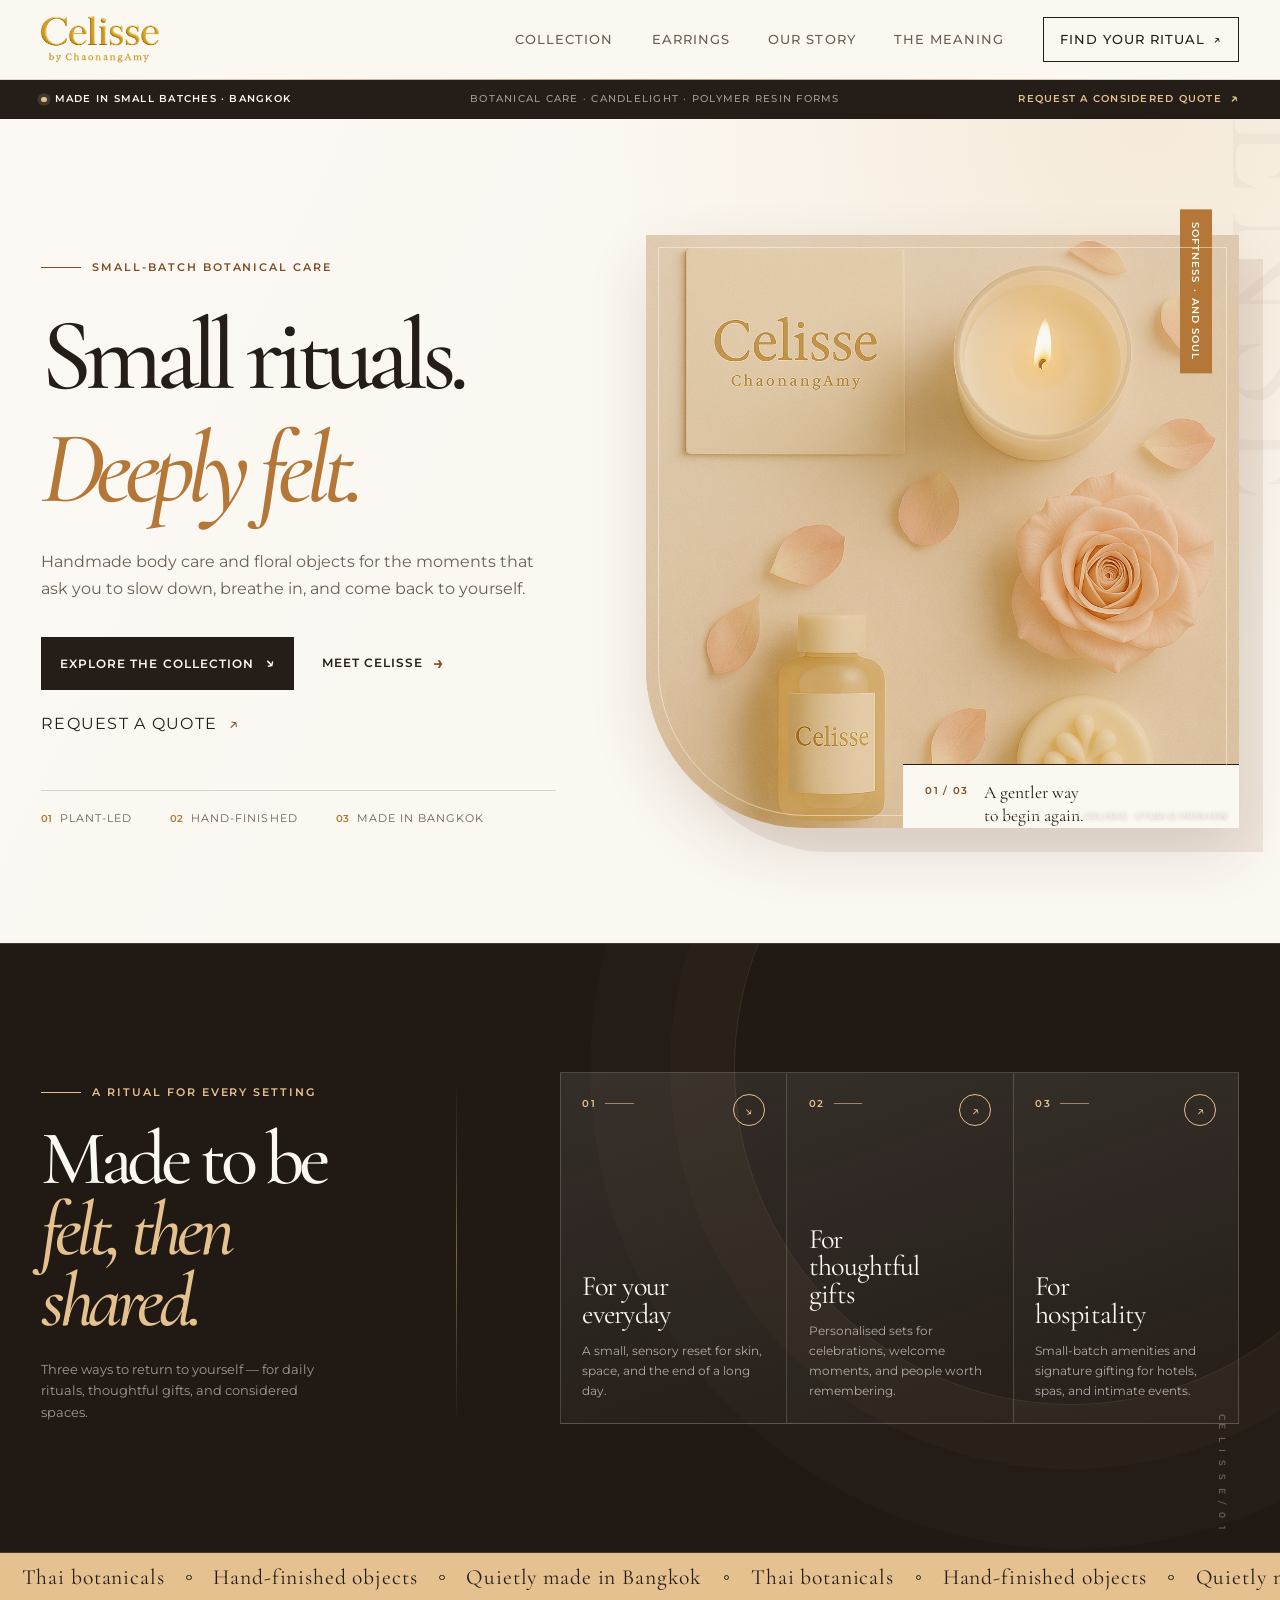
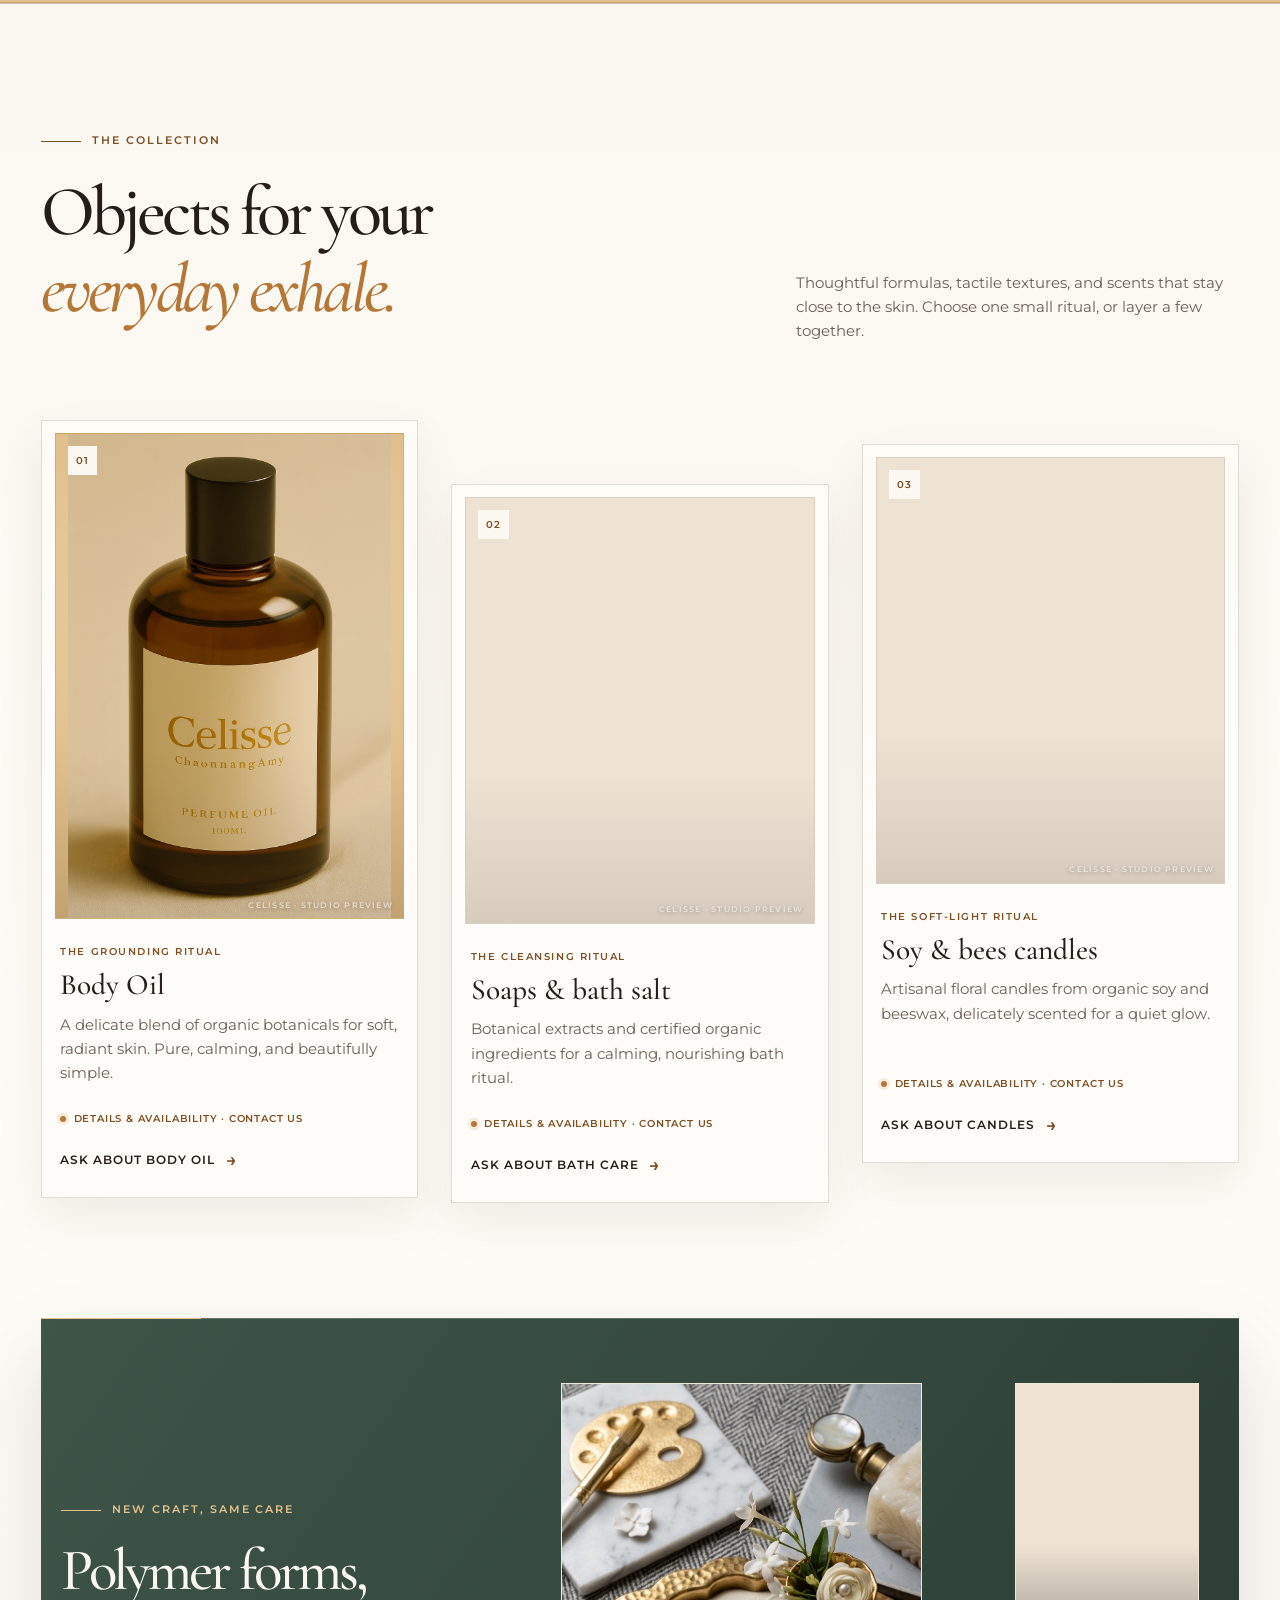
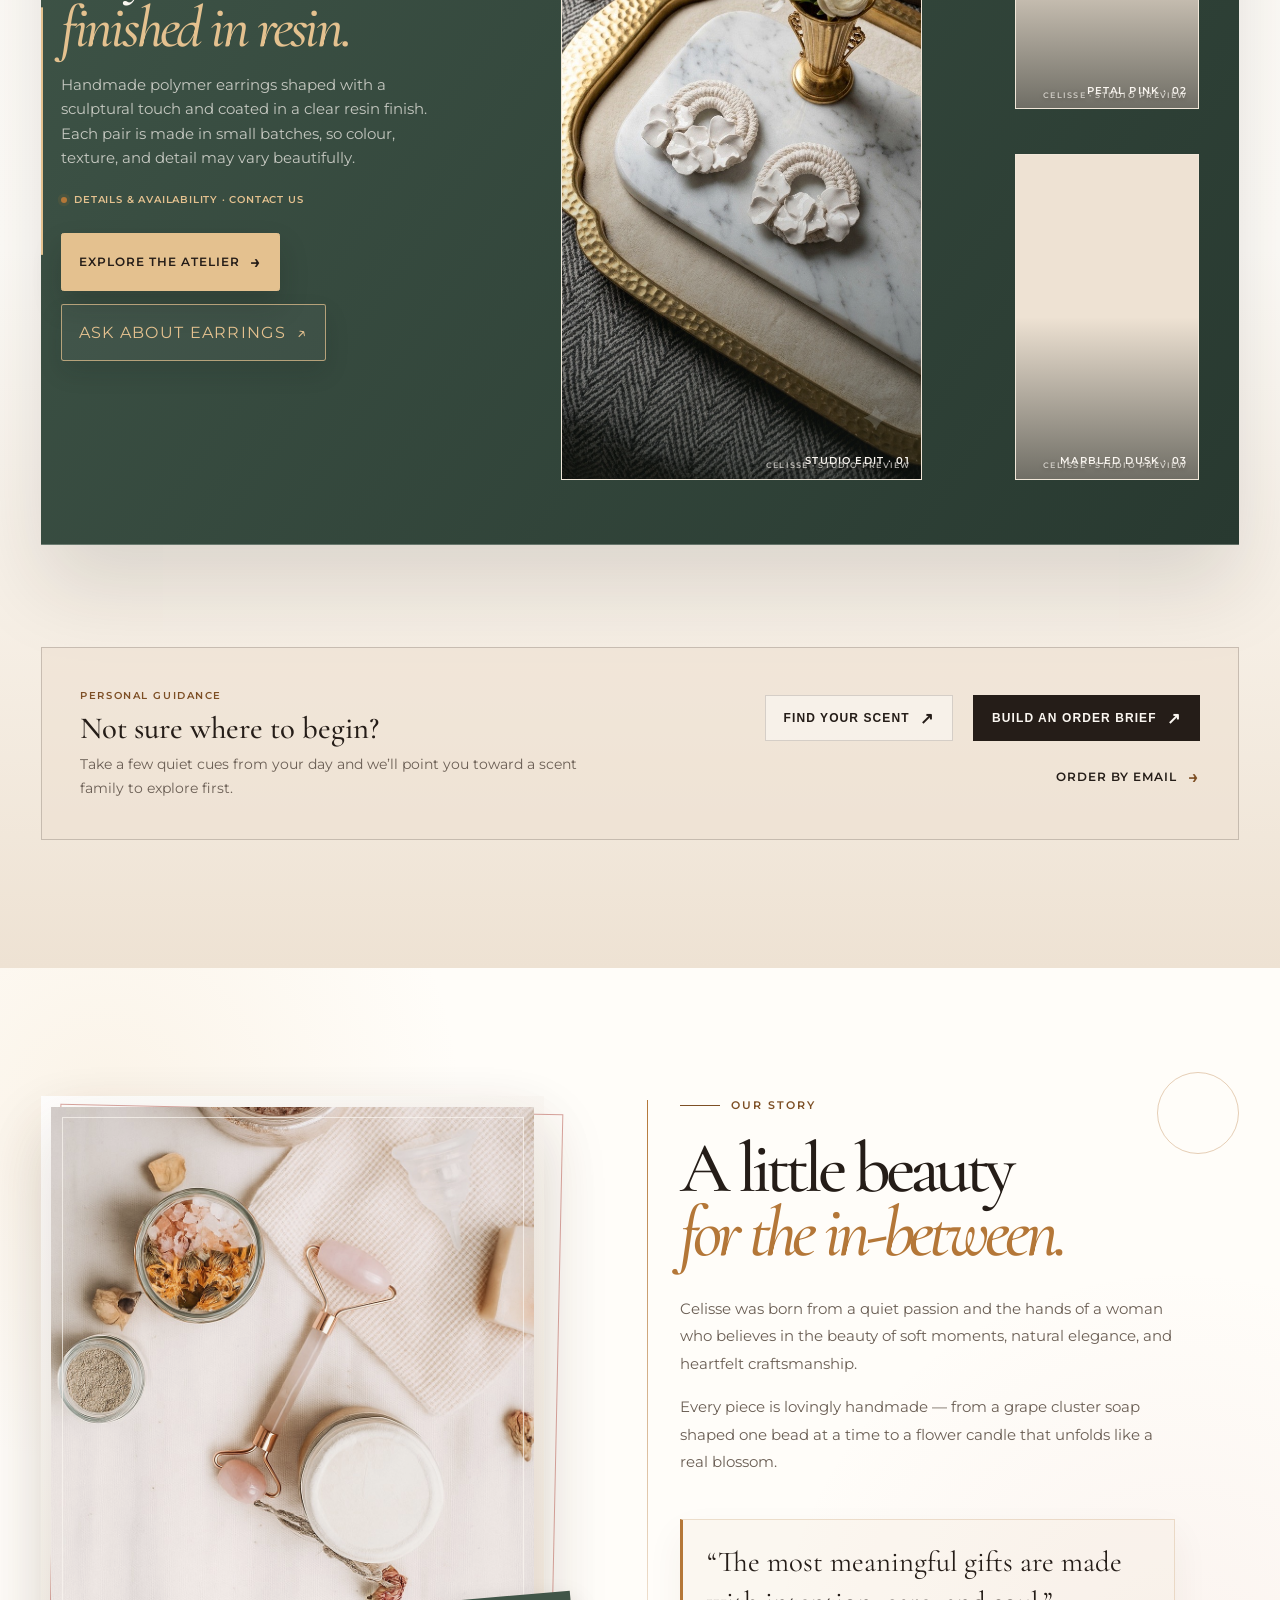
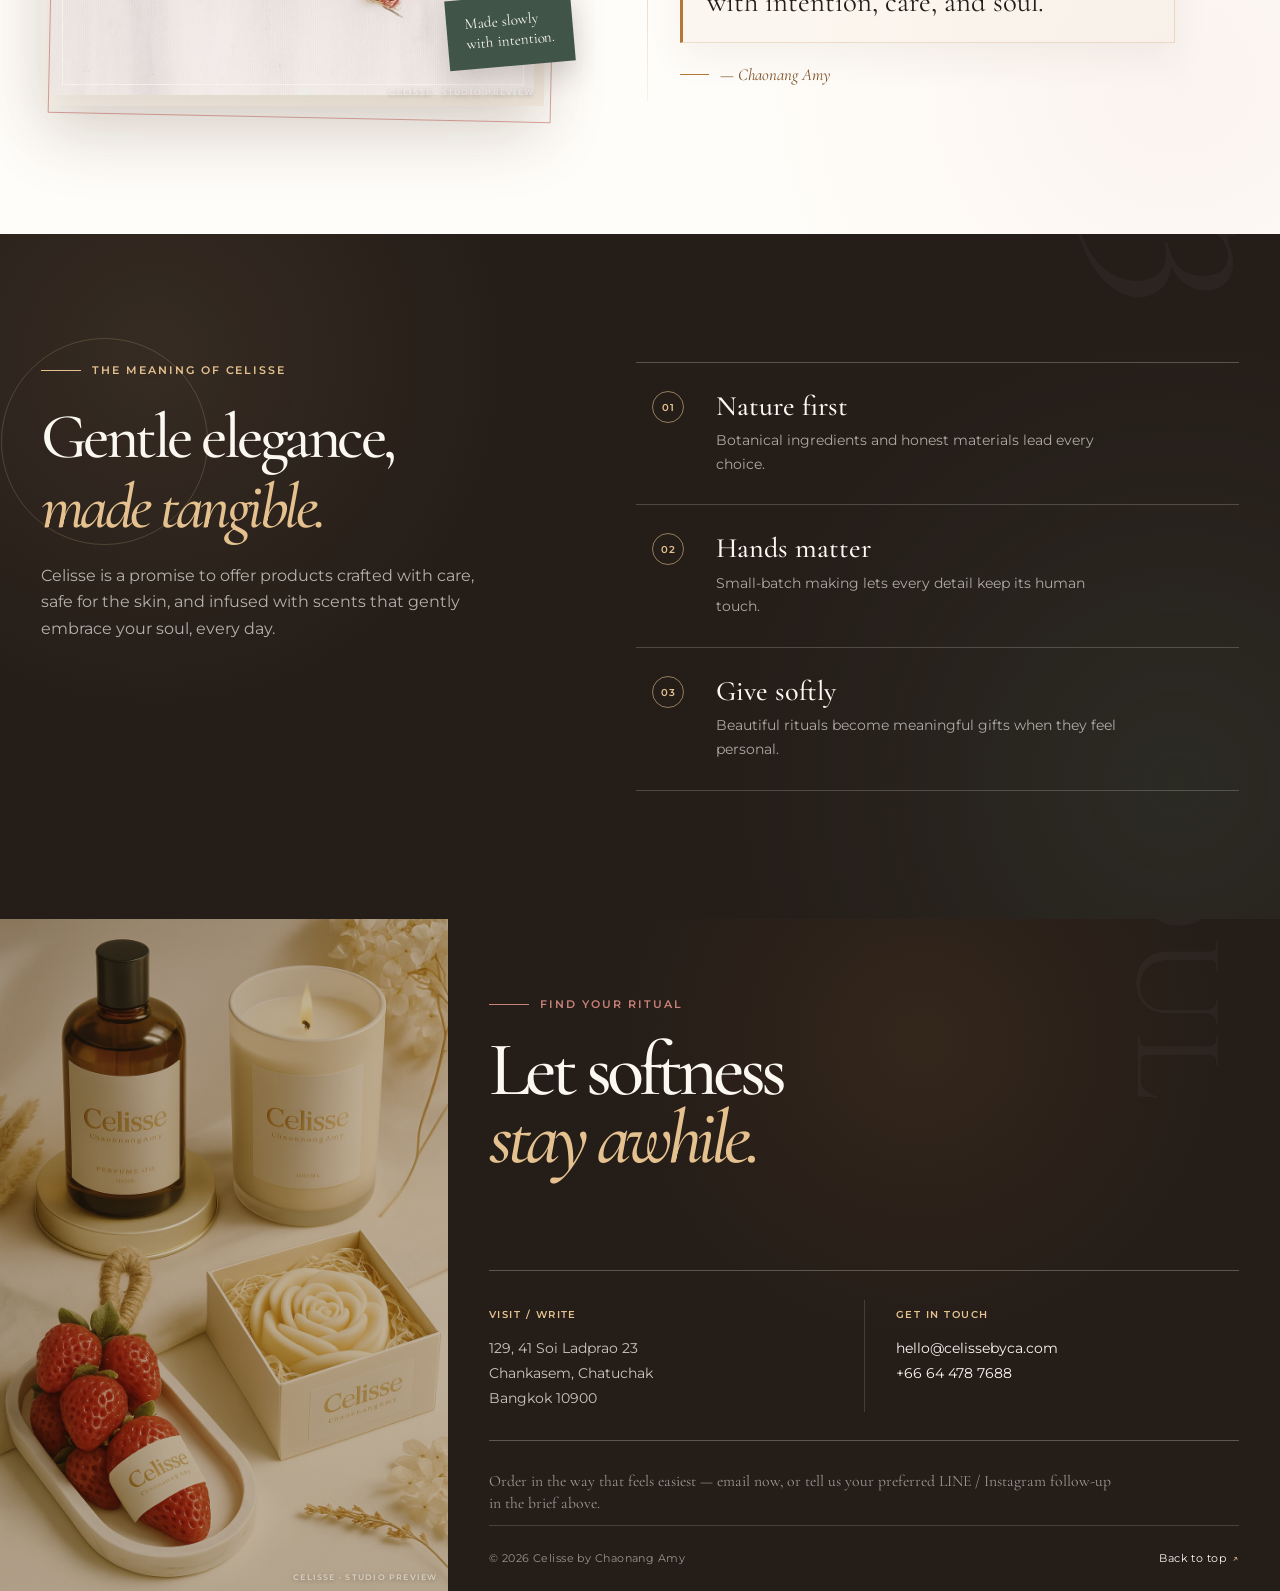
==== index.html @ 88166f48 "Elevate earring atelier and protect image previews" ====
<!DOCTYPE html>
<html lang="en">
<head>
  <meta charset="UTF-8">
  <meta name="viewport" content="width=device-width, initial-scale=1.0">
  <meta name="description" content="Celisse by Chaonang Amy — small-batch botanical care, handmade with softness and soul in Bangkok.">
  <title>Celisse by Chaonang Amy | Softness &amp; Soul</title>
  <link rel="preconnect" href="https://fonts.googleapis.com">
  <link rel="preconnect" href="https://fonts.gstatic.com" crossorigin>
  <link href="https://fonts.googleapis.com/css2?family=Cormorant+Garamond:ital,wght@0,400;0,500;0,600;0,700;1,400;1,500&family=Montserrat:wght@400;500;600;700&display=swap" rel="stylesheet">
  <link rel="stylesheet" href="assets/css/styles.css?v=20260905-earring-luxury">
</head>
<body class="home-page">
  <a class="skip-link" href="#main-content">Skip to content</a>

  <header class="site-header" id="top">
    <a class="brand" href="#top" aria-label="Celisse by Chaonang Amy home">
      <img src="assets/images/logo-no-bg.png" alt="" class="brand-mark">
    </a>

    <button class="menu-toggle" type="button" aria-expanded="false" aria-controls="site-nav">
      <span class="menu-toggle-label">Menu</span>
      <span class="menu-icon" aria-hidden="true"><i></i><i></i></span>
    </button>

    <nav class="site-nav" id="site-nav" aria-label="Primary navigation">
      <a href="#collection">Collection</a>
      <a href="earrings.html#atelier">Earrings</a>
      <a href="#story">Our story</a>
      <a href="#meaning">The meaning</a>
      <a class="nav-cta" href="#contact">Find your ritual <span aria-hidden="true">↗</span></a>
    </nav>
  </header>

  <aside class="atelier-strip" aria-label="Celisse studio note">
    <div class="atelier-strip-inner">
      <span class="atelier-strip-note"><span class="strip-dot" aria-hidden="true"></span> Made in small batches · Bangkok</span>
      <span class="atelier-strip-materials">Botanical care · Candlelight · Polymer resin forms</span>
      <a href="#contact">Request a considered quote <span aria-hidden="true">↗</span></a>
    </div>
  </aside>

  <main id="main-content">
    <section class="hero" aria-labelledby="hero-title">
      <div class="hero-copy">
        <p class="eyebrow"><span class="eyebrow-line" aria-hidden="true"></span> Small-batch botanical care</p>
        <h1 id="hero-title">Small rituals.<br><em>Deeply felt.</em></h1>
        <p class="hero-intro">Handmade body care and floral objects for the moments that ask you to slow down, breathe in, and come back to yourself.</p>
        <div class="hero-actions">
          <a class="button button--solid" href="#collection">Explore the collection <span aria-hidden="true">↘</span></a>
          <a class="text-link" href="#story">Meet Celisse <span aria-hidden="true">→</span></a>
          <button class="text-link text-button" type="button" data-open-quote>Request a quote <span aria-hidden="true">↗</span></button>
        </div>
        <dl class="hero-notes" aria-label="Celisse principles">
          <div><dt>01</dt><dd>Plant-led</dd></div>
          <div><dt>02</dt><dd>Hand-finished</dd></div>
          <div><dt>03</dt><dd>Made in Bangkok</dd></div>
        </dl>
      </div>

      <div class="hero-art">
        <div class="hero-art-frame">
          <img src="assets/images/header-bg.png" alt="Celisse candle, rose, body oil and handmade soap arranged on a warm golden surface" fetchpriority="high">
          <span class="hero-flame" aria-hidden="true">
            <span class="flame-glow"></span>
            <span class="flame-shimmer"></span>
          </span>
        </div>
        <div class="hero-caption">
          <span class="hero-caption-number">01 / 03</span>
          <span class="hero-caption-copy">A gentler way<br>to begin again.</span>
        </div>
        <div class="hero-seal" aria-hidden="true">
          <span>Softness</span>
          <span class="hero-seal-dot">·</span>
          <span>and soul</span>
        </div>
      </div>
    </section>

    <section class="pathways" aria-labelledby="pathways-title">
      <div class="pathways-inner">
        <div class="pathways-heading">
          <p class="eyebrow"><span class="eyebrow-line" aria-hidden="true"></span> A ritual for every setting</p>
          <h2 id="pathways-title">Made to be<br><em>felt, then shared.</em></h2>
          <p class="pathways-note">Three ways to return to yourself — for daily rituals, thoughtful gifts, and considered spaces.</p>
        </div>
        <div class="pathway-grid">
          <a class="pathway" href="#collection" data-reveal>
            <span class="pathway-number">01</span>
            <span class="pathway-title">For your everyday</span>
            <span class="pathway-copy">A small, sensory reset for skin, space, and the end of a long day.</span>
            <span class="pathway-arrow" aria-hidden="true">↘</span>
          </a>
          <button class="pathway pathway--button" type="button" data-open-quote data-reveal>
            <span class="pathway-number">02</span>
            <span class="pathway-title">For thoughtful gifts</span>
            <span class="pathway-copy">Personalised sets for celebrations, welcome moments, and people worth remembering.</span>
            <span class="pathway-arrow" aria-hidden="true">↗</span>
          </button>
          <button class="pathway pathway--button" type="button" data-open-quote data-reveal>
            <span class="pathway-number">03</span>
            <span class="pathway-title">For hospitality</span>
            <span class="pathway-copy">Small-batch amenities and signature gifting for hotels, spas, and intimate events.</span>
            <span class="pathway-arrow" aria-hidden="true">↗</span>
          </button>
        </div>
      </div>
    </section>

    <section class="ritual-marquee" aria-label="Celisse materials and making">
      <div class="marquee-track">
        <span>Thai botanicals</span><i class="marquee-mark" aria-hidden="true"></i><span>Hand-finished objects</span><i class="marquee-mark" aria-hidden="true"></i><span>Quietly made in Bangkok</span><i class="marquee-mark" aria-hidden="true"></i><span>Thai botanicals</span><i class="marquee-mark" aria-hidden="true"></i><span>Hand-finished objects</span><i class="marquee-mark" aria-hidden="true"></i><span>Quietly made in Bangkok</span><i class="marquee-mark" aria-hidden="true"></i>
      </div>
    </section>

    <section class="collection section" id="collection" aria-labelledby="collection-title">
      <div class="section-heading">
        <div>
          <p class="eyebrow"><span class="eyebrow-line" aria-hidden="true"></span> The collection</p>
          <h2 id="collection-title">Objects for your<br><em>everyday exhale.</em></h2>
        </div>
        <p class="section-lede">Thoughtful formulas, tactile textures, and scents that stay close to the skin. Choose one small ritual, or layer a few together.</p>
      </div>

      <div class="product-grid">
        <article class="product-card product-card--feature" data-reveal>
          <div class="product-media">
            <img src="assets/images/body-oil.png" alt="Amber glass bottle of Celisse perfume oil" loading="lazy" decoding="async">
            <span class="product-index">01</span>
          </div>
          <div class="product-info">
            <p class="product-kicker">The grounding ritual</p>
            <h3>Body Oil</h3>
            <p>A delicate blend of organic botanicals for soft, radiant skin. Pure, calming, and beautifully simple.</p>
            <p class="product-status"><span class="product-status-dot" aria-hidden="true"></span>Details &amp; availability · Contact us</p>
            <a class="text-link" href="#contact" data-open-quote data-product="Body Oil">Ask about body oil <span aria-hidden="true">→</span></a>
          </div>
        </article>

        <article class="product-card" data-reveal>
          <div class="product-media">
            <img src="assets/images/organic-soaps.jpg" alt="Handmade organic soaps and bath salts with dried botanicals" loading="lazy" decoding="async">
            <span class="product-index">02</span>
          </div>
          <div class="product-info">
            <p class="product-kicker">The cleansing ritual</p>
            <h3>Soaps &amp; bath salt</h3>
            <p>Botanical extracts and certified organic ingredients for a calming, nourishing bath ritual.</p>
            <p class="product-status"><span class="product-status-dot" aria-hidden="true"></span>Details &amp; availability · Contact us</p>
            <a class="text-link" href="#contact" data-open-quote data-product="Soaps & bath salt">Ask about bath care <span aria-hidden="true">→</span></a>
          </div>
        </article>

        <article class="product-card" data-reveal>
          <div class="product-media">
            <img src="assets/images/soy-candles.jpg" alt="Handmade pink floral soy candle" loading="lazy" decoding="async">
            <span class="product-index">03</span>
          </div>
          <div class="product-info">
            <p class="product-kicker">The soft-light ritual</p>
            <h3>Soy &amp; bees candles</h3>
            <p>Artisanal floral candles from organic soy and beeswax, delicately scented for a quiet glow.</p>
            <p class="product-status"><span class="product-status-dot" aria-hidden="true"></span>Details &amp; availability · Contact us</p>
            <a class="text-link" href="#contact" data-open-quote data-product="Soy & bees candles">Ask about candles <span aria-hidden="true">→</span></a>
          </div>
        </article>
      </div>
      <section class="collection-family" id="earrings" aria-labelledby="earrings-title" data-reveal>
        <div class="family-intro">
          <p class="eyebrow"><span class="eyebrow-line" aria-hidden="true"></span> New craft, same care</p>
          <h3 id="earrings-title">Polymer forms,<br><em>finished in resin.</em></h3>
          <p>Handmade polymer earrings shaped with a sculptural touch and coated in a clear resin finish. Each pair is made in small batches, so colour, texture, and detail may vary beautifully.</p>
          <p class="product-status"><span class="product-status-dot" aria-hidden="true"></span>Details &amp; availability · Contact us</p>
          <div class="family-actions">
            <a class="text-link" href="earrings.html#atelier">Explore the atelier <span aria-hidden="true">→</span></a>
            <button class="text-link text-button" type="button" data-open-quote data-product="Handmade polymer earrings finished with resin">Ask about earrings <span aria-hidden="true">↗</span></button>
          </div>
        </div>
        <div class="family-gallery" aria-label="Handmade polymer earrings finished with resin gallery">
          <figure class="family-gallery-feature">
            <img src="assets/images/earrings/S__8593444_0.jpg" alt="White floral handmade earrings styled on a marble tray" loading="lazy" decoding="async">
            <figcaption>Studio edit · 01</figcaption>
          </figure>
          <figure>
            <img src="assets/images/earrings/S__8839172_0-retouched.png" alt="Pink floral resin earrings" loading="lazy" decoding="async">
            <figcaption>Petal pink · 02</figcaption>
          </figure>
          <figure>
            <img src="assets/images/earrings/S__8593455_0-retouched.png" alt="Marbled burgundy teardrop resin earrings" loading="lazy" decoding="async">
            <figcaption>Marbled dusk · 03</figcaption>
          </figure>
        </div>
      </section>
      <div class="collection-cta" data-reveal>
        <div>
          <p class="product-kicker">Personal guidance</p>
          <h3>Not sure where to begin?</h3>
          <p>Take a few quiet cues from your day and we’ll point you toward a scent family to explore first.</p>
        </div>
        <div class="collection-cta-actions">
          <button class="button button--soft" type="button" data-open-scent-finder>Find your scent <span aria-hidden="true">↗</span></button>
          <button class="button button--solid" type="button" data-open-quote>Build an order brief <span aria-hidden="true">↗</span></button>
          <a class="text-link" href="mailto:hello@celissebyca.com?subject=Celisse%20order%20enquiry">Order by email <span aria-hidden="true">→</span></a>
        </div>
      </div>
    </section>

    <section class="story section" id="story" aria-labelledby="story-title" data-reveal>
      <div class="story-image">
        <img src="assets/images/brand-story.jpg" alt="Close-up of a handmade pink floral candle" loading="lazy" decoding="async">
        <span class="image-note">Made slowly<br>with intention.</span>
      </div>
      <div class="story-copy">
        <p class="eyebrow"><span class="eyebrow-line" aria-hidden="true"></span> Our story</p>
        <h2 id="story-title">A little beauty<br><em>for the in-between.</em></h2>
        <p>Celisse was born from a quiet passion and the hands of a woman who believes in the beauty of soft moments, natural elegance, and heartfelt craftsmanship.</p>
        <p>Every piece is lovingly handmade — from a grape cluster soap shaped one bead at a time to a flower candle that unfolds like a real blossom.</p>
        <blockquote>“The most meaningful gifts are made with intention, care, and soul.”</blockquote>
        <p class="signature">— Chaonang Amy</p>
      </div>
    </section>

    <section class="meaning section" id="meaning" aria-labelledby="meaning-title" data-reveal>
      <div class="meaning-intro">
        <p class="eyebrow"><span class="eyebrow-line" aria-hidden="true"></span> The meaning of Celisse</p>
        <h2 id="meaning-title">Gentle elegance,<br><em>made tangible.</em></h2>
        <p>Celisse is a promise to offer products crafted with care, safe for the skin, and infused with scents that gently embrace your soul, every day.</p>
      </div>
      <div class="meaning-list">
        <div class="meaning-item">
          <span class="meaning-number">01</span>
          <div><h3>Nature first</h3><p>Botanical ingredients and honest materials lead every choice.</p></div>
        </div>
        <div class="meaning-item">
          <span class="meaning-number">02</span>
          <div><h3>Hands matter</h3><p>Small-batch making lets every detail keep its human touch.</p></div>
        </div>
        <div class="meaning-item">
          <span class="meaning-number">03</span>
          <div><h3>Give softly</h3><p>Beautiful rituals become meaningful gifts when they feel personal.</p></div>
        </div>
      </div>
    </section>
  </main>

  <dialog class="scent-dialog" id="scent-dialog" aria-labelledby="scent-title" aria-describedby="scent-intro">
    <div class="scent-dialog-inner">
      <button class="dialog-close" type="button" data-close-scent aria-label="Close scent finder">×</button>
      <p class="eyebrow"><span class="eyebrow-line" aria-hidden="true"></span> A gentle guide</p>
      <h2 id="scent-title">Find the scent<br><em>that feels like you.</em></h2>
      <p class="dialog-intro" id="scent-intro">Four quick choices are enough. There is no wrong answer — this is simply a beautiful place to begin.</p>

      <form class="scent-form" id="scent-form">
        <fieldset>
          <legend><span>01</span> Where will the scent live?</legend>
          <div class="scent-options">
            <label class="scent-option"><input type="radio" name="setting" value="body" required><span><strong>On my skin</strong><small>Body care and personal ritual</small></span></label>
            <label class="scent-option"><input type="radio" name="setting" value="space"><span><strong>In my space</strong><small>Candlelight, evenings, and slow rooms</small></span></label>
            <label class="scent-option"><input type="radio" name="setting" value="gift"><span><strong>For someone else</strong><small>A thoughtful gift with feeling</small></span></label>
            <label class="scent-option"><input type="radio" name="setting" value="hospitality"><span><strong>For guests</strong><small>Hotel, spa, or intimate event</small></span></label>
          </div>
        </fieldset>

        <fieldset>
          <legend><span>02</span> How should it feel?</legend>
          <div class="scent-options scent-options--four">
            <label class="scent-option"><input type="radio" name="mood" value="quiet" required><span><strong>Quiet</strong><small>Soft, close, reassuring</small></span></label>
            <label class="scent-option"><input type="radio" name="mood" value="bright"><span><strong>Bright</strong><small>Fresh, awake, optimistic</small></span></label>
            <label class="scent-option"><input type="radio" name="mood" value="warm"><span><strong>Warm</strong><small>Floral, tender, enveloping</small></span></label>
            <label class="scent-option"><input type="radio" name="mood" value="clear"><span><strong>Clear</strong><small>Clean, airy, restorative</small></span></label>
          </div>
        </fieldset>

        <fieldset>
          <legend><span>03</span> Which note family calls to you?</legend>
          <div class="scent-options scent-options--four">
            <label class="scent-option"><input type="radio" name="notes" value="herbal" required><span><strong>Thai herbs</strong><small>Green, rooted, sun-warmed</small></span></label>
            <label class="scent-option"><input type="radio" name="notes" value="floral"><span><strong>Petals</strong><small>Jasmine, rose, and soft bloom</small></span></label>
            <label class="scent-option"><input type="radio" name="notes" value="citrus"><span><strong>Citrus peel</strong><small>Light, sparkling, lifted</small></span></label>
            <label class="scent-option"><input type="radio" name="notes" value="woods"><span><strong>Soft woods</strong><small>Warm, grounded, quietly elegant</small></span></label>
          </div>
        </fieldset>

        <fieldset>
          <legend><span>04</span> How present should it be?</legend>
          <div class="scent-options scent-options--three">
            <label class="scent-option"><input type="radio" name="presence" value="whisper" required><span><strong>A whisper</strong><small>Only noticed up close</small></span></label>
            <label class="scent-option"><input type="radio" name="presence" value="noticeable"><span><strong>Noticeable</strong><small>A soft trail through the day</small></span></label>
            <label class="scent-option"><input type="radio" name="presence" value="layered"><span><strong>Layered</strong><small>A room-filling signature</small></span></label>
          </div>
        </fieldset>

        <p class="form-status" id="scent-status" role="status" aria-live="polite" hidden></p>
        <button class="button button--solid scent-submit" type="submit">Reveal my scent direction <span aria-hidden="true">↗</span></button>
      </form>

      <section class="scent-result" id="scent-result" hidden aria-live="polite">
        <p class="product-kicker">Your first direction</p>
        <h3 id="scent-result-title"></h3>
        <p id="scent-result-copy"></p>
        <div class="scent-result-notes"><span>Explore</span><strong id="scent-result-notes"></strong></div>
        <p class="scent-result-note">A starting point, not a prescription. Final scent availability and formula can be confirmed with the Celisse studio.</p>
        <div class="scent-result-actions">
          <button class="button button--solid" type="button" data-use-scent-result>Use this in my order brief <span aria-hidden="true">↗</span></button>
          <button class="text-link text-button" type="button" data-reset-scent>Try again <span aria-hidden="true">↻</span></button>
        </div>
      </section>
    </div>
  </dialog>

  <dialog class="quote-dialog" id="quote-dialog" aria-labelledby="quote-title" aria-describedby="quote-intro">
    <div class="quote-dialog-inner">
      <button class="dialog-close" type="button" data-close-quote aria-label="Close order brief">×</button>
      <p class="eyebrow"><span class="eyebrow-line" aria-hidden="true"></span> A considered beginning</p>
      <h2 id="quote-title">Tell us what<br><em>you’re imagining.</em></h2>
      <p class="dialog-intro" id="quote-intro">This brief opens an email to our studio so we can respond personally. Choose LINE or Instagram as your preferred follow-up channel if that suits you.</p>
      <form class="quote-form" id="quote-form">
        <label>Name<input name="name" type="text" autocomplete="name" required></label>
        <label>Email<input name="email" type="email" autocomplete="email" required></label>
        <label>What are you looking for?
          <select name="occasion" required>
            <option value="" selected disabled>Select an occasion</option>
            <option>Personal ritual</option>
            <option>Premium gift</option>
            <option>Hotel or spa partnership</option>
            <option>Event or celebration</option>
          </select>
        </label>
        <label>Preferred follow-up
          <select name="channel">
            <option>Email</option>
            <option>LINE</option>
            <option>Instagram</option>
          </select>
        </label>
        <label class="quote-form-wide">A little about what you need<textarea name="message" rows="4" placeholder="Quantity, timing, scent mood, or gifting notes"></textarea></label>
        <p class="form-status" id="quote-status" role="status" aria-live="polite" hidden></p>
        <button class="button button--solid quote-submit" type="submit">Open email brief <span aria-hidden="true">↗</span></button>
      </form>
    </div>
  </dialog>

  <footer class="site-footer" id="contact">
    <div class="footer-image"><img src="assets/images/footer-products.png" alt="Celisse botanical bath and skincare objects" loading="lazy" decoding="async"></div>
    <div class="footer-content">
      <div class="footer-heading">
        <p class="eyebrow"><span class="eyebrow-line" aria-hidden="true"></span> Find your ritual</p>
        <h2>Let softness<br><em>stay awhile.</em></h2>
      </div>
      <div class="contact-grid">
        <div><span class="contact-label">Visit / write</span><p>129, 41 Soi Ladprao 23<br>Chankasem, Chatuchak<br>Bangkok 10900</p></div>
        <div><span class="contact-label">Get in touch</span><p><a href="mailto:hello@celissebyca.com">hello@celissebyca.com</a><br><a href="tel:+66644787688">+66 64 478 7688</a></p></div>
      </div>
      <p class="channel-note">Order in the way that feels easiest — email now, or tell us your preferred LINE / Instagram follow-up in the brief above.</p>
      <div class="footer-bottom"><span>© <span id="current-year">2024</span> Celisse by Chaonang Amy</span><a href="#top">Back to top <span aria-hidden="true">↗</span></a></div>
    </div>
  </footer>

  <script>
    document.documentElement.classList.add('js-ready');

    const menuToggle = document.querySelector('.menu-toggle');
    const siteNav = document.querySelector('#site-nav');
    const scentDialog = document.querySelector('#scent-dialog');
    const scentForm = document.querySelector('#scent-form');
    const scentResult = document.querySelector('#scent-result');
    const scentResultTitle = document.querySelector('#scent-result-title');
    const scentResultCopy = document.querySelector('#scent-result-copy');
    const scentResultNotes = document.querySelector('#scent-result-notes');
    const scentStatus = document.querySelector('#scent-status');
    const quoteDialog = document.querySelector('#quote-dialog');
    const quoteForm = document.querySelector('#quote-form');
    const quoteStatus = document.querySelector('#quote-status');
    const quoteSubmit = quoteForm.querySelector('.quote-submit');
    let lastScentTrigger = null;
    let lastQuoteTrigger = null;

    const scentProfiles = {
      quiet: {
        title: 'Quiet & grounded',
        copy: 'A close-to-skin direction with a little hush around the edges — gentle botanicals, soft warmth, and a slower kind of comfort.',
        notes: 'green herbs · tea leaves · soft woods'
      },
      bright: {
        title: 'Bright & botanical',
        copy: 'A light-filled direction that feels like opening the windows after rain — crisp greens, citrus lift, and an easy sense of freshness.',
        notes: 'lemongrass · citrus peel · young leaves'
      },
      warm: {
        title: 'Warm & floral',
        copy: 'A tender direction for people who love softness with presence — petal-rich, sun-warmed, and quietly romantic without feeling sweet.',
        notes: 'jasmine · rose petals · warm botanicals'
      },
      clear: {
        title: 'Clear & airy',
        copy: 'A clean, restorative direction that gives a room or ritual a little more breathing space — bright air, herbs, and polished calm.',
        notes: 'fresh herbs · citrus leaf · pale woods'
      }
    };

    const scentSettingLabels = {
      body: 'personal ritual',
      space: 'your space',
      gift: 'a thoughtful gift',
      hospitality: 'a guest-facing setting'
    };

    const scentPresenceLabels = {
      whisper: 'whisper-soft',
      noticeable: 'noticeable but balanced',
      layered: 'layered and atmospheric'
    };

    menuToggle.addEventListener('click', () => {
      const isOpen = menuToggle.getAttribute('aria-expanded') === 'true';
      menuToggle.setAttribute('aria-expanded', String(!isOpen));
      siteNav.classList.toggle('is-open', !isOpen);
    });

    siteNav.querySelectorAll('a').forEach((link) => {
      link.addEventListener('click', () => {
        menuToggle.setAttribute('aria-expanded', 'false');
        siteNav.classList.remove('is-open');
      });
    });

    document.querySelectorAll('a[href="#top"]').forEach((link) => {
      link.addEventListener('click', (event) => {
        event.preventDefault();
        menuToggle.setAttribute('aria-expanded', 'false');
        siteNav.classList.remove('is-open');
        window.scrollTo({
          top: 0,
          behavior: window.matchMedia('(prefers-reduced-motion: reduce)').matches ? 'auto' : 'smooth'
        });
      });
    });

    document.querySelectorAll('[data-open-scent-finder]').forEach((trigger) => {
      trigger.addEventListener('click', () => {
        lastScentTrigger = trigger;
        scentDialog.showModal();
        scentStatus.hidden = true;
        scentForm.querySelector('input:checked, input')?.focus();
      });
    });

    document.querySelector('[data-close-scent]').addEventListener('click', () => scentDialog.close());
    scentDialog.addEventListener('click', (event) => {
      if (event.target === scentDialog) scentDialog.close();
    });
    scentDialog.addEventListener('close', () => lastScentTrigger?.focus());

    scentForm.addEventListener('invalid', () => {
      scentStatus.textContent = 'Choose one answer in each section to reveal your scent direction.';
      scentStatus.dataset.state = 'error';
      scentStatus.hidden = false;
    }, true);

    scentForm.addEventListener('submit', (event) => {
      event.preventDefault();
      const answers = new FormData(scentForm);
      const profile = scentProfiles[answers.get('mood')];
      const setting = scentSettingLabels[answers.get('setting')];
      const presence = scentPresenceLabels[answers.get('presence')];

      scentResultTitle.textContent = profile.title;
      scentResultCopy.textContent = `${profile.copy} For ${setting}, begin with a ${presence} expression.`;
      scentResultNotes.textContent = profile.notes;
      scentStatus.hidden = true;
      scentForm.hidden = true;
      scentResult.hidden = false;
      scentResult.querySelector('[data-use-scent-result]').focus();
    });

    document.querySelector('[data-reset-scent]').addEventListener('click', () => {
      scentForm.reset();
      scentStatus.hidden = true;
      scentForm.hidden = false;
      scentResult.hidden = true;
      scentForm.querySelector('input')?.focus();
    });

    document.querySelector('[data-use-scent-result]').addEventListener('click', () => {
      quoteForm.elements.message.value = `Scent finder direction: ${scentResultTitle.textContent}\nSuggested notes: ${scentResultNotes.textContent}`;
      lastQuoteTrigger = document.querySelector('[data-open-scent-finder]');
      scentDialog.close();
      quoteDialog.showModal();
      quoteStatus.hidden = true;
      quoteForm.elements.name.focus();
    });

    document.querySelectorAll('[data-open-quote]').forEach((trigger) => {
      trigger.addEventListener('click', (event) => {
        event.preventDefault();
        lastQuoteTrigger = trigger;
        const product = trigger.dataset.product;
        if (product) quoteForm.elements.message.value = `Product interest: ${product}\n`;
        quoteStatus.hidden = true;
        quoteSubmit.disabled = false;
        quoteDialog.showModal();
        quoteForm.elements.name.focus();
      });
    });

    document.querySelector('[data-close-quote]').addEventListener('click', () => quoteDialog.close());
    quoteDialog.addEventListener('click', (event) => {
      if (event.target === quoteDialog) quoteDialog.close();
    });
    quoteDialog.addEventListener('close', () => lastQuoteTrigger?.focus());

    quoteForm.addEventListener('invalid', () => {
      quoteStatus.textContent = 'Please complete the highlighted fields before opening your brief.';
      quoteStatus.dataset.state = 'error';
      quoteStatus.hidden = false;
    }, true);

    quoteForm.addEventListener('submit', (event) => {
      event.preventDefault();
      const formData = new FormData(quoteForm);
      const subject = `Celisse enquiry — ${formData.get('occasion')}`;
      const body = [
        `Name: ${formData.get('name')}`,
        `Email: ${formData.get('email')}`,
        `Occasion: ${formData.get('occasion')}`,
        `Preferred follow-up: ${formData.get('channel')}`,
        '',
        formData.get('message') || 'No additional notes.'
      ].join('\n');
      quoteStatus.textContent = 'Your email app should open with the brief prepared. If it does not, email hello@celissebyca.com directly.';
      quoteStatus.dataset.state = 'success';
      quoteStatus.hidden = false;
      quoteSubmit.disabled = true;
      window.location.href = `mailto:hello@celissebyca.com?subject=${encodeURIComponent(subject)}&body=${encodeURIComponent(body)}`;
    });

    const revealItems = document.querySelectorAll('[data-reveal]');
    if ('IntersectionObserver' in window && !window.matchMedia('(prefers-reduced-motion: reduce)').matches) {
      const revealObserver = new IntersectionObserver((entries, observer) => {
        entries.forEach((entry) => {
          if (!entry.isIntersecting) return;
          entry.target.classList.add('is-visible');
          observer.unobserve(entry.target);
        });
      }, { threshold: 0.12 });
      revealItems.forEach((item) => revealObserver.observe(item));
    } else {
      revealItems.forEach((item) => item.classList.add('is-visible'));
    }

    if (window.matchMedia('(pointer: fine)').matches && !window.matchMedia('(prefers-reduced-motion: reduce)').matches) {
      document.querySelectorAll('.product-card, .pathway').forEach((surface) => {
        const trackingTarget = surface.classList.contains('product-card') ? surface.querySelector('.product-media') : surface;
        let frame = 0;
        trackingTarget.addEventListener('pointermove', (event) => {
          const bounds = trackingTarget.getBoundingClientRect();
          const x = ((event.clientX - bounds.left) / bounds.width) * 100;
          const y = ((event.clientY - bounds.top) / bounds.height) * 100;
          cancelAnimationFrame(frame);
          frame = requestAnimationFrame(() => {
            surface.style.setProperty('--spot-x', `${x}%`);
            surface.style.setProperty('--spot-y', `${y}%`);
          });
        });
        trackingTarget.addEventListener('pointerleave', () => {
          cancelAnimationFrame(frame);
          surface.style.setProperty('--spot-x', '50%');
          surface.style.setProperty('--spot-y', '50%');
        });
      });
    }

    /* Protect public image previews without blocking normal page navigation. */
    const protectedFrames = '.hero-art-frame, .product-media, .family-gallery figure, .story-image, .footer-image';
    document.querySelectorAll('img:not(.brand-mark)').forEach((image) => {
      image.draggable = false;
      image.classList.add('protected-image');
      image.addEventListener('dragstart', (event) => event.preventDefault());
      const frame = image.closest(protectedFrames);
      if (!frame || frame.querySelector('.media-watermark')) return;
      frame.classList.add('media-protected');
      const watermark = document.createElement('span');
      watermark.className = 'media-watermark';
      watermark.setAttribute('aria-hidden', 'true');
      watermark.textContent = 'Celisse · studio preview';
      frame.append(watermark);
    });
    document.addEventListener('contextmenu', (event) => {
      if (event.target.closest('img')) event.preventDefault();
    });
    document.querySelector('#current-year').textContent = new Date().getFullYear();
  </script>
</body>
</html>
---- assets/css/styles.css ----
:root {
  --ink: #2e2924;
  --ink-soft: #665d54;
  --paper: #faf6f0;
  --paper-deep: #f1e6d9;
  --paper-warm: #e9d1b7;
  --amber: #b5782d;
  --amber-dark: #85551f;
  --rose: #d7958e;
  --rose-pale: #f3ded8;
  --moss: #697562;
  --line: rgba(46, 41, 36, 0.16);
  --serif: 'Lora', Georgia, serif;
  --sans: 'Inter', Arial, sans-serif;
  --max-width: 1240px;
  --gutter: clamp(1.25rem, 4vw, 4rem);
  --shadow: 0 24px 60px rgba(83, 56, 32, 0.14);
  --ease-silk: cubic-bezier(0.22, 0.72, 0.24, 1);
  --ease-exit: cubic-bezier(0.4, 0, 1, 1);
  --duration-fast: 180ms;
  --duration-base: 320ms;
  --duration-slow: 700ms;
}

* { box-sizing: border-box; }

html { scroll-behavior: smooth; scroll-padding-top: 5.5rem; }

body {
  margin: 0;
  overflow-x: hidden;
  background: var(--paper);
  color: var(--ink);
  font-family: var(--sans);
  font-size: 1rem;
  line-height: 1.65;
  -webkit-font-smoothing: antialiased;
}

img { display: block; max-width: 100%; }
a { color: inherit; }

.skip-link { position: fixed; top: 0.75rem; left: 0.75rem; z-index: 20; padding: 0.65rem 1rem; border-radius: 999px; background: var(--ink); color: var(--paper); transform: translateY(-160%); transition: transform var(--duration-fast) var(--ease-silk); }
.skip-link:focus { transform: translateY(0); }
:focus-visible { outline: 2px solid var(--amber-dark); outline-offset: 4px; }

.site-header { position: sticky; top: 0; z-index: 10; display: flex; align-items: center; justify-content: space-between; gap: 2rem; max-width: 1440px; margin: 0 auto; padding: 1rem var(--gutter); border-bottom: 1px solid var(--line); background: rgba(250, 246, 240, 0.9); backdrop-filter: blur(16px); }
.brand { display: inline-flex; align-items: center; gap: 0.7rem; flex-shrink: 0; text-decoration: none; }
.brand-mark { width: 3.2rem; height: 2rem; object-fit: contain; }
.brand-name { font-family: var(--serif); font-size: 1.1rem; letter-spacing: 0.02em; }
.brand-name small { display: block; margin-top: -0.25rem; color: var(--amber-dark); font-family: var(--sans); font-size: 0.58rem; font-weight: 600; letter-spacing: 0.19em; text-transform: uppercase; }
.site-nav { display: flex; align-items: center; gap: clamp(1rem, 3vw, 2.4rem); }
.site-nav a { color: var(--ink-soft); font-size: 0.8rem; font-weight: 500; letter-spacing: 0.08em; text-decoration: none; text-transform: uppercase; transition: color var(--duration-fast) var(--ease-silk); }
.site-nav a:hover { color: var(--amber-dark); }
.site-nav .nav-cta { display: inline-flex; align-items: center; gap: 0.5rem; padding: 0.7rem 1rem; border: 1px solid var(--ink); color: var(--ink); }
.site-nav .nav-cta:hover { background: var(--ink); color: var(--paper); }
.menu-toggle { display: none; }

.hero { display: grid; grid-template-columns: minmax(0, 0.93fr) minmax(22rem, 1.07fr); gap: clamp(2rem, 7vw, 7rem); align-items: center; max-width: var(--max-width); min-height: min(790px, calc(100vh - 5rem)); margin: 0 auto; padding: clamp(4.5rem, 9vw, 8rem) var(--gutter); }
.hero-copy { position: relative; z-index: 1; }
.eyebrow { display: flex; align-items: center; gap: 0.7rem; margin: 0 0 1.4rem; color: var(--amber-dark); font-size: 0.68rem; font-weight: 600; letter-spacing: 0.18em; text-transform: uppercase; }
.eyebrow-line { display: inline-block; width: 2.5rem; height: 1px; background: currentColor; }
h1, h2, h3, p { margin-top: 0; }
h1, h2, h3 { font-family: var(--serif); font-weight: 500; line-height: 1.1; }
h1 { max-width: 12ch; margin-bottom: 1.5rem; font-size: clamp(3.5rem, 7.5vw, 7.25rem); letter-spacing: -0.065em; }
h1 em, h2 em { color: var(--amber); font-style: italic; }
.hero-intro { max-width: 34rem; margin-bottom: 2.2rem; color: var(--ink-soft); font-size: clamp(1rem, 1.5vw, 1.16rem); }
.hero-actions { display: flex; flex-wrap: wrap; align-items: center; gap: 1.5rem; }
.button { display: inline-flex; align-items: center; justify-content: center; min-height: 2.9rem; padding: 0.75rem 1.1rem; border: 1px solid transparent; font-size: 0.75rem; font-weight: 600; letter-spacing: 0.09em; text-decoration: none; text-transform: uppercase; transition: background var(--duration-fast) var(--ease-silk), color var(--duration-fast) var(--ease-silk), transform var(--duration-fast) var(--ease-silk); }
.button span { margin-left: 0.65rem; font-size: 1rem; }
.button--solid { background: var(--ink); color: var(--paper); }
.button--solid:hover { background: var(--amber-dark); transform: translateY(-2px); }
.button--soft { border-color: var(--line); background: rgba(250, 246, 240, 0.72); color: var(--ink); }
.button--soft:hover { border-color: var(--ink); background: var(--paper); transform: translateY(-2px); }
.button:active, .pathway:active { transform: scale(0.98); }
.text-link { display: inline-flex; align-items: center; gap: 0.65rem; color: var(--ink); font-size: 0.78rem; font-weight: 600; letter-spacing: 0.08em; text-decoration: none; text-transform: uppercase; }
.text-link span { color: var(--amber-dark); font-size: 1.15rem; transition: transform var(--duration-fast) var(--ease-silk); }
.text-link:hover span { transform: translateX(0.25rem); }
.text-button { padding: 0; border: 0; background: transparent; cursor: pointer; font: inherit; }
.hero-notes { display: flex; flex-wrap: wrap; gap: clamp(1rem, 3vw, 2.5rem); margin: 4rem 0 0; padding: 1.1rem 0 0; border-top: 1px solid var(--line); }
.hero-notes div { display: flex; align-items: baseline; gap: 0.5rem; }
.hero-notes dt { color: var(--amber); font-size: 0.65rem; font-weight: 600; }
.hero-notes dd { margin: 0; color: var(--ink-soft); font-size: 0.7rem; letter-spacing: 0.09em; text-transform: uppercase; }

.hero-art { position: relative; min-height: 34rem; }
.hero-art-frame { position: absolute; inset: 0 2rem 2.5rem 0; overflow: hidden; background: var(--paper-warm); box-shadow: var(--shadow); }
.hero-art-frame::after { position: absolute; inset: 0; content: ''; background: linear-gradient(145deg, rgba(255, 248, 236, 0.15), transparent 55%); pointer-events: none; }
.hero-art-frame img { width: 100%; height: 100%; object-fit: cover; object-position: center; }
.hero-caption { position: absolute; right: 0; bottom: 0; display: grid; grid-template-columns: auto 1fr; gap: 1rem; width: min(21rem, 80%); padding: 1.1rem 0 0 1.2rem; border-top: 1px solid var(--ink); background: var(--paper); }
.hero-caption-number { color: var(--amber-dark); font-size: 0.65rem; font-weight: 600; letter-spacing: 0.12em; }
.hero-caption-copy { font-family: var(--serif); font-size: 1.1rem; line-height: 1.3; }
.hero-seal { position: absolute; top: 2.5rem; right: -2.4rem; display: flex; align-items: center; gap: 0.35rem; padding: 0.5rem 0.8rem; background: var(--rose); color: var(--ink); font-size: 0.62rem; font-weight: 600; letter-spacing: 0.1em; text-transform: uppercase; transform: rotate(90deg); transform-origin: center; }
.hero-seal-dot { color: var(--paper); }

@keyframes rise-in {
  from { opacity: 0; transform: translateY(1rem); }
  to { opacity: 1; transform: translateY(0); }
}

@keyframes image-in {
  from { opacity: 0; transform: translate3d(0, 1rem, 0) scale(0.985); }
  to { opacity: 1; transform: translate3d(0, 0, 0) scale(1); }
}

@keyframes dialog-in {
  from { opacity: 0; transform: translateY(0.75rem) scale(0.985); }
  to { opacity: 1; transform: translateY(0) scale(1); }
}

@keyframes status-in {
  from { opacity: 0; transform: translateY(-0.25rem); }
  to { opacity: 1; transform: translateY(0); }
}

@keyframes flame-glow {
  0%, 100% { opacity: 0.42; transform: translateX(-50%) scale(0.9); }
  32% { opacity: 0.62; transform: translateX(-50%) scale(1.02); }
  57% { opacity: 0.48; transform: translateX(-50%) scale(0.94); }
  79% { opacity: 0.7; transform: translateX(-50%) scale(1.06); }
}

@keyframes flame-shimmer {
  0%, 100% { opacity: 0.08; transform: translateX(-50%) rotate(-2deg) scale(0.94, 0.9); }
  28% { opacity: 0.16; transform: translateX(-48%) rotate(2deg) scale(1.02, 1.03); }
  53% { opacity: 0.1; transform: translateX(-52%) rotate(-1deg) scale(0.97, 0.94); }
  76% { opacity: 0.18; transform: translateX(-49%) rotate(3deg) scale(1.01, 1.05); }
}

.js-ready .hero-copy > .eyebrow,
.js-ready .hero-copy > h1,
.js-ready .hero-copy > .hero-intro,
.js-ready .hero-copy > .hero-actions,
.js-ready .hero-copy > .hero-notes { animation: rise-in var(--duration-slow) var(--ease-silk) both; }
.js-ready .hero-copy > h1 { animation-delay: 70ms; }
.js-ready .hero-copy > .hero-intro { animation-delay: 140ms; }
.js-ready .hero-copy > .hero-actions { animation-delay: 210ms; }
.js-ready .hero-copy > .hero-notes { animation-delay: 280ms; }
.js-ready .hero-art { animation: image-in 900ms var(--ease-silk) 100ms both; }
.hero-flame { position: absolute; top: 22%; left: 67%; z-index: 2; width: 2rem; height: 2.2rem; pointer-events: none; transform: translate(-50%, -100%); mix-blend-mode: screen; }
.hero-flame::after { position: absolute; bottom: -0.1rem; left: 50%; width: 0.48rem; height: 0.18rem; border-radius: 50%; background: rgba(255, 209, 121, 0.48); content: ''; filter: blur(0.16rem); transform: translateX(-50%); }
.flame-glow { position: absolute; bottom: -0.1rem; left: 50%; width: 1.8rem; height: 1.65rem; border-radius: 50%; background: rgba(255, 167, 65, 0.22); content: ''; filter: blur(0.72rem); transform: translateX(-50%); animation: flame-glow 1.47s var(--ease-silk) -0.21s infinite; }
.flame-shimmer { position: absolute; bottom: 0.15rem; left: 50%; width: 0.44rem; height: 1.55rem; border-radius: 50% 50% 44% 48%; background: linear-gradient(180deg, rgba(255, 249, 196, 0.12), rgba(255, 174, 56, 0.07)); filter: blur(0.14rem); transform-origin: 50% 100%; transform: translateX(-50%); animation: flame-shimmer 1.13s var(--ease-silk) -0.46s infinite; }

.pathways { border-block: 1px solid var(--line); background: var(--paper-deep); }
.pathways-inner { display: grid; grid-template-columns: minmax(16rem, 0.72fr) minmax(0, 1.28fr); gap: clamp(2rem, 7vw, 7rem); max-width: var(--max-width); margin: 0 auto; padding: clamp(3.5rem, 7vw, 6rem) var(--gutter); }
.pathways-heading h2 { margin-bottom: 0; font-size: clamp(2.35rem, 4.5vw, 4.2rem); }
.pathway-grid { display: grid; grid-template-columns: repeat(3, minmax(0, 1fr)); gap: 1rem; }
.pathway { --spot-x: 50%; --spot-y: 50%; position: relative; display: flex; flex-direction: column; min-height: 13.5rem; padding: 1.25rem; border: 1px solid var(--line); background: rgba(250, 246, 240, 0.6); color: var(--ink); text-align: left; text-decoration: none; overflow: hidden; transition: background var(--duration-base) var(--ease-silk), color var(--duration-base) var(--ease-silk), transform var(--duration-base) var(--ease-silk), border-color var(--duration-base) var(--ease-silk); }
.pathway::before { position: absolute; top: 0; right: 1.25rem; left: 1.25rem; height: 2px; background: var(--amber); content: ''; transform: scaleX(0); transform-origin: left; transition: transform 500ms var(--ease-silk); }
.pathway::after { position: absolute; inset: 0; background: radial-gradient(circle at var(--spot-x) var(--spot-y), rgba(255, 255, 255, 0.2), transparent 35%); content: ''; opacity: 0; pointer-events: none; transition: opacity var(--duration-base) var(--ease-silk); }
.pathway:hover { border-color: rgba(46, 41, 36, 0.38); background: var(--ink); color: var(--paper); transform: translateY(-4px); }
.pathway:hover::before { transform: scaleX(1); }
.pathway:hover::after { opacity: 1; }
.pathway--button { font: inherit; cursor: pointer; }
.pathway-number { position: relative; z-index: 1; color: var(--amber-dark); font-size: 0.65rem; font-weight: 600; letter-spacing: 0.12em; transition: color var(--duration-base) var(--ease-silk), transform var(--duration-base) var(--ease-silk); }
.pathway:hover .pathway-number { transform: translateX(0.18rem); }
.pathway:hover .pathway-number { color: var(--paper-warm); }
.pathway-title, .pathway-copy, .pathway-arrow { position: relative; z-index: 1; }
.pathway-title { margin-top: auto; font-family: var(--serif); font-size: 1.2rem; line-height: 1.2; }
.pathway-copy { margin-top: 0.55rem; color: var(--ink-soft); font-size: 0.78rem; line-height: 1.5; transition: color var(--duration-base) var(--ease-silk); }
.pathway:hover .pathway-copy { color: rgba(250, 246, 240, 0.72); }
.pathway-arrow { position: absolute; top: 1rem; right: 1rem; color: var(--amber-dark); font-size: 1.2rem; transition: color var(--duration-base) var(--ease-silk), transform var(--duration-base) var(--ease-silk); }
.pathway:hover .pathway-arrow { transform: translate(0.18rem, -0.18rem) rotate(-8deg); }
.pathway:hover .pathway-arrow { color: var(--paper-warm); }

.section { max-width: var(--max-width); margin: 0 auto; padding: clamp(5rem, 10vw, 9rem) var(--gutter); }
.collection { border-top: 1px solid var(--line); }
.section-heading { display: grid; grid-template-columns: minmax(0, 1.2fr) minmax(15rem, 0.8fr); align-items: end; gap: 3rem; margin-bottom: 4rem; }
h2 { margin-bottom: 1.25rem; font-size: clamp(2.7rem, 5vw, 5rem); letter-spacing: -0.055em; }
.section-lede { max-width: 26rem; margin: 0 0 0.25rem; color: var(--ink-soft); }
.product-grid { display: grid; grid-template-columns: repeat(3, minmax(0, 1fr)); gap: clamp(1rem, 3vw, 2.5rem); align-items: start; }
.product-card:nth-child(2) { margin-top: 4rem; }
.product-card:nth-child(3) { margin-top: 1.5rem; }
.product-card { --spot-x: 50%; --spot-y: 50%; }
.product-media { position: relative; overflow: hidden; aspect-ratio: 0.82; background: var(--paper-deep); }
.product-media::before { position: absolute; inset: 0; z-index: 1; background: radial-gradient(circle at var(--spot-x) var(--spot-y), rgba(255, 250, 236, 0.28), transparent 30%); content: ''; opacity: 0; pointer-events: none; transition: opacity 500ms var(--ease-silk); }
.product-media::after { position: absolute; inset: 0; z-index: 1; content: ''; background: linear-gradient(180deg, transparent 65%, rgba(46, 41, 36, 0.12)); pointer-events: none; }
.product-media img { width: 100%; height: 100%; object-fit: cover; transition: transform 700ms var(--ease-silk), filter 700ms var(--ease-silk); }
.product-card:hover .product-media::before { opacity: 1; }
.product-card:hover .product-media img { filter: saturate(1.04); transform: scale(1.035); }
.product-card:first-child .product-media { aspect-ratio: 0.72; background: radial-gradient(circle at 50% 35%, #f1d8ae, #d7b27a 100%); }
.product-card:first-child .product-media img { object-fit: contain; object-position: center; }
.product-card:nth-child(2) .product-media img { object-position: center; }
.product-card:nth-child(3) .product-media img { object-position: center 40%; }
.product-index { position: absolute; top: 1rem; left: 1rem; z-index: 2; padding: 0.35rem 0.5rem; background: var(--paper); color: var(--amber-dark); font-size: 0.65rem; font-weight: 600; letter-spacing: 0.1em; transition: background var(--duration-base) var(--ease-silk), color var(--duration-base) var(--ease-silk), transform var(--duration-base) var(--ease-silk); }
.product-card:hover .product-index { background: var(--amber); color: var(--paper); transform: translate(0.15rem, -0.15rem) rotate(-3deg); }
.product-info { padding: 1.4rem 0.25rem 0; transition: transform var(--duration-base) var(--ease-silk); }
.product-card:hover .product-info { transform: translateY(-0.2rem); }
.product-kicker { margin-bottom: 0.55rem; color: var(--amber-dark); font-size: 0.65rem; font-weight: 600; letter-spacing: 0.15em; text-transform: uppercase; }
.product-info h3 { position: relative; width: fit-content; margin-bottom: 0.7rem; font-size: clamp(1.55rem, 2.3vw, 2.15rem); }
.product-info h3::after { position: absolute; right: 0; bottom: -0.3rem; left: 0; height: 1px; background: var(--amber); content: ''; transform: scaleX(0); transform-origin: left; transition: transform 450ms var(--ease-silk); }
.product-card:hover .product-info h3::after { transform: scaleX(1); }
.product-info p:not(.product-kicker):not(.product-status) { min-height: 5.2rem; margin-bottom: 1.4rem; color: var(--ink-soft); font-size: 0.92rem; }
.product-status { display: flex; align-items: center; gap: 0.45rem; margin: -0.45rem 0 1.1rem; color: var(--amber-dark); font-size: 0.63rem; font-weight: 600; letter-spacing: 0.08em; text-transform: uppercase; }
.product-status-dot { width: 0.38rem; height: 0.38rem; border-radius: 50%; background: var(--amber); box-shadow: 0 0 0 0.2rem rgba(181, 120, 45, 0.12); }
.collection-family { position: relative; display: grid; grid-template-columns: minmax(0, 0.72fr) minmax(0, 1.28fr); gap: clamp(2rem, 6vw, 5rem); margin-top: clamp(5rem, 9vw, 8rem); padding: clamp(1.5rem, 4vw, 3rem) 0; border-block: 1px solid var(--line); }
.collection-family::before { position: absolute; top: -1px; left: 0; width: min(10rem, 28%); height: 1px; background: var(--amber); content: ''; }
.family-intro { position: relative; align-self: center; max-width: 25rem; padding-left: 1.25rem; }
.family-intro::before { position: absolute; top: 0.3rem; bottom: 0.3rem; left: 0; width: 2px; background: var(--rose); content: ''; transform: scaleY(0.55); transform-origin: center; transition: transform 600ms var(--ease-silk); }
.collection-family:hover .family-intro::before { transform: scaleY(1); }
.family-intro h3 { margin-bottom: 1rem; font-size: clamp(2.25rem, 4.6vw, 4.2rem); letter-spacing: -0.055em; line-height: 0.98; }
.family-intro h3 em { color: var(--amber-dark); }
.family-intro > p:not(.eyebrow):not(.product-status) { margin-bottom: 1.35rem; color: var(--ink-soft); font-size: 0.92rem; line-height: 1.65; }
.family-intro .product-status { margin: 0 0 1.15rem; }
.family-gallery { display: grid; grid-template-columns: minmax(0, 1.25fr) minmax(0, 0.75fr); grid-template-rows: repeat(2, minmax(9rem, 1fr)); gap: 0.8rem; min-width: 0; }
.family-gallery figure { position: relative; min-width: 0; min-height: 0; overflow: hidden; background: var(--paper-deep); }
.family-gallery figure::after { position: absolute; inset: 0; background: linear-gradient(180deg, transparent 58%, rgba(46, 41, 36, 0.28)); content: ''; pointer-events: none; }
.family-gallery figure:hover img { filter: saturate(1.08); transform: scale(1.045); }
.family-gallery img { width: 100%; height: 100%; object-fit: cover; transition: transform 800ms var(--ease-silk), filter 800ms var(--ease-silk); }
.family-gallery-feature { grid-row: 1 / -1; min-height: 27rem; }
.family-gallery-feature img { object-position: center 52%; }
.family-gallery figure:nth-child(2) img { object-position: center 36%; }
.family-gallery figure:nth-child(3) img { object-position: center 44%; }
.family-gallery figcaption { position: absolute; right: 0.7rem; bottom: 0.6rem; z-index: 1; color: var(--paper); font-size: 0.6rem; font-weight: 600; letter-spacing: 0.12em; text-transform: uppercase; }.collection-cta { position: relative; display: flex; align-items: center; justify-content: space-between; gap: 2rem; margin-top: clamp(4rem, 8vw, 7rem); padding: clamp(1.5rem, 3vw, 2.4rem); border: 1px solid var(--line); background: var(--paper-deep); overflow: hidden; }
.collection-cta::before { position: absolute; top: 0; left: -25%; width: 35%; height: 1px; background: var(--amber); content: ''; opacity: 0; transition: left 800ms var(--ease-silk), opacity var(--duration-base) var(--ease-silk); }
.collection-cta:hover::before { left: 90%; opacity: 1; }
.collection-cta h3 { margin-bottom: 0.45rem; font-size: clamp(1.5rem, 2.4vw, 2.1rem); }
.collection-cta p:not(.product-kicker) { max-width: 36rem; margin: 0; color: var(--ink-soft); font-size: 0.9rem; }
.collection-cta-actions { display: flex; flex-wrap: wrap; align-items: center; justify-content: flex-end; gap: 1.3rem; }

.story { display: grid; grid-template-columns: minmax(0, 0.85fr) minmax(0, 1fr); gap: clamp(2rem, 8vw, 8rem); align-items: center; }
.story-image { position: relative; max-width: 29rem; margin: 0 auto; }
.story-image::before { position: absolute; inset: 0.8rem -0.8rem -0.8rem 0.8rem; border: 1px solid var(--rose); content: ''; opacity: 0.72; pointer-events: none; transform: rotate(1.2deg); transition: transform 700ms var(--ease-silk), opacity var(--duration-base) var(--ease-silk); }
.story-image:hover::before { opacity: 1; transform: rotate(-1deg) translate(0.2rem, -0.2rem); }
.story-image img { position: relative; z-index: 1; width: 100%; aspect-ratio: 0.8; object-fit: cover; box-shadow: var(--shadow); transition: filter 700ms var(--ease-silk), transform 700ms var(--ease-silk); }
.story-image:hover img { filter: saturate(1.05); transform: translate(-0.2rem, -0.2rem); }
.image-note { position: absolute; right: -2.3rem; bottom: 3rem; z-index: 2; padding: 0.8rem 1rem; background: var(--moss); color: var(--paper); font-family: var(--serif); font-size: 0.95rem; line-height: 1.3; transform: rotate(-5deg); transition: transform 500ms var(--ease-silk), box-shadow 500ms var(--ease-silk); }
.story-image:hover .image-note { box-shadow: 0 12px 24px rgba(46, 41, 36, 0.16); transform: rotate(-2deg) translate(0.25rem, -0.2rem); }
.story-copy { max-width: 33rem; }
.story-copy > p:not(.eyebrow):not(.signature) { color: var(--ink-soft); }
blockquote { margin: 2rem 0 1rem; padding-left: 1.25rem; border-left: 2px solid var(--rose); color: var(--ink); font-family: var(--serif); font-size: clamp(1.3rem, 2.4vw, 1.8rem); line-height: 1.4; }
.signature { color: var(--amber-dark); font-family: var(--serif); font-size: 1.05rem; font-style: italic; }

.meaning { display: grid; grid-template-columns: minmax(0, 0.9fr) minmax(0, 1.1fr); gap: clamp(2rem, 8vw, 8rem); background: var(--rose-pale); }
.meaning-intro > p:last-child { max-width: 29rem; color: var(--ink-soft); }
.meaning-list { border-top: 1px solid rgba(46, 41, 36, 0.25); }
.meaning-item { position: relative; display: grid; grid-template-columns: 3rem 1fr; gap: 1rem; padding: 1.5rem 0; border-bottom: 1px solid rgba(46, 41, 36, 0.25); transition: padding var(--duration-base) var(--ease-silk); }
.meaning-item::before { position: absolute; top: 0; bottom: 0; left: -1.2rem; width: 2px; background: var(--amber); content: ''; transform: scaleY(0); transform-origin: bottom; transition: transform 450ms var(--ease-silk); }
.meaning-item:hover { padding-left: 0.45rem; }
.meaning-item:hover::before { transform: scaleY(1); }
.meaning-number { color: var(--amber-dark); font-size: 0.7rem; font-weight: 600; letter-spacing: 0.12em; transition: color var(--duration-base) var(--ease-silk), transform var(--duration-base) var(--ease-silk); }
.meaning-item:hover .meaning-number { color: var(--ink); transform: translateX(0.2rem); }
.meaning-item h3 { margin-bottom: 0.35rem; font-size: 1.55rem; }
.meaning-item h3, .meaning-item p { transition: transform var(--duration-base) var(--ease-silk); }
.meaning-item:hover h3 { transform: translateX(0.15rem); }
.meaning-item p { max-width: 25rem; margin: 0; color: var(--ink-soft); font-size: 0.9rem; }

.js-ready [data-reveal] { opacity: 0; transform: translateY(1.25rem); transition: opacity var(--duration-slow) var(--ease-silk), transform var(--duration-slow) var(--ease-silk); }
.js-ready [data-reveal].is-visible { opacity: 1; transform: none; }
.js-ready .pathway:nth-child(2), .js-ready .product-card:nth-child(2) { transition-delay: 40ms; }
.js-ready .pathway:nth-child(3), .js-ready .product-card:nth-child(3) { transition-delay: 80ms; }

.quote-dialog[open] { animation: dialog-in var(--duration-base) var(--ease-silk) both; }

.scent-dialog { width: min(54rem, calc(100% - 2rem)); max-height: calc(100vh - 2rem); padding: 0; border: 0; background: var(--paper); color: var(--ink); box-shadow: 0 30px 90px rgba(46, 41, 36, 0.32); }
.scent-dialog[open] { animation: dialog-in var(--duration-base) var(--ease-silk) both; }
.scent-dialog::backdrop { background: rgba(46, 41, 36, 0.58); backdrop-filter: blur(4px); }
.scent-dialog-inner { position: relative; max-height: calc(100vh - 2rem); padding: clamp(2rem, 5vw, 4rem); overflow: auto; }
.scent-dialog h2 { margin-bottom: 1rem; font-size: clamp(2.4rem, 5vw, 4rem); }
.scent-form { display: grid; gap: 1.75rem; margin-top: 2rem; }
.scent-form fieldset { margin: 0; padding: 0 0 1.5rem; border: 0; border-bottom: 1px solid var(--line); }
.scent-form legend { display: flex; align-items: baseline; gap: 0.75rem; width: 100%; margin-bottom: 0.9rem; color: var(--ink); font-family: var(--serif); font-size: 1.15rem; }
.scent-form legend span { color: var(--amber-dark); font-family: var(--sans); font-size: 0.65rem; font-weight: 600; letter-spacing: 0.12em; }
.scent-options { display: grid; grid-template-columns: repeat(2, minmax(0, 1fr)); gap: 0.65rem; }
.scent-options--four { grid-template-columns: repeat(4, minmax(0, 1fr)); }
.scent-options--three { grid-template-columns: repeat(3, minmax(0, 1fr)); }
.scent-option { position: relative; display: flex; min-height: 4.65rem; padding: 0.8rem 0.85rem; border: 1px solid var(--line); background: rgba(255, 253, 249, 0.52); cursor: pointer; transition: border-color var(--duration-fast) var(--ease-silk), background var(--duration-fast) var(--ease-silk), transform var(--duration-fast) var(--ease-silk); }
.scent-option:hover { border-color: var(--amber); transform: translateY(-2px); }
.scent-option:has(input:checked) { border-color: var(--amber-dark); background: var(--paper-warm); box-shadow: inset 0 0 0 1px var(--amber-dark); }
.scent-option input { position: absolute; width: 1px; height: 1px; opacity: 0; }
.scent-option input:focus-visible + span { outline: 2px solid var(--amber-dark); outline-offset: 3px; }
.scent-option span { display: grid; align-content: center; gap: 0.25rem; }
.scent-option strong { font-family: var(--serif); font-size: 1rem; font-weight: 500; }
.scent-option small { color: var(--ink-soft); font-size: 0.7rem; line-height: 1.35; }
.scent-submit { justify-self: start; cursor: pointer; }
.form-status { grid-column: 1 / -1; margin: -0.45rem 0 0; padding: 0.75rem 0.85rem; border-left: 2px solid var(--amber); background: rgba(233, 209, 183, 0.42); color: var(--ink-soft); font-size: 0.78rem; line-height: 1.5; }
.form-status[hidden] { display: none; }
.form-status:not([hidden]) { animation: status-in var(--duration-fast) var(--ease-silk) both; }
.form-status[data-state="error"] { border-color: var(--rose); background: var(--rose-pale); }
.form-status[data-state="success"] { border-color: var(--moss); background: rgba(105, 117, 98, 0.12); }
.quote-submit:disabled { cursor: default; opacity: 0.68; transform: none; }
.scent-result { margin-top: 2rem; padding: clamp(1.5rem, 4vw, 2.5rem); border: 1px solid var(--line); background: var(--paper-deep); }
.scent-result[hidden] { display: none; }
.scent-result h3 { margin-bottom: 0.65rem; font-size: clamp(1.8rem, 4vw, 2.7rem); }
.scent-result > p:not(.product-kicker):not(.scent-result-note) { max-width: 38rem; margin-bottom: 1.3rem; color: var(--ink-soft); }
.scent-result-notes { display: flex; flex-wrap: wrap; align-items: baseline; gap: 0.6rem; margin-bottom: 1rem; }
.scent-result-notes span { color: var(--amber-dark); font-size: 0.65rem; font-weight: 600; letter-spacing: 0.12em; text-transform: uppercase; }
.scent-result-notes strong { font-family: var(--serif); font-size: 1.1rem; font-weight: 500; }
.scent-result-note { max-width: 38rem; margin-bottom: 1.35rem; color: var(--ink-soft); font-size: 0.75rem; }
.scent-result-actions { display: flex; flex-wrap: wrap; align-items: center; gap: 1.2rem; }

.quote-dialog { width: min(43rem, calc(100% - 2rem)); max-height: calc(100vh - 2rem); padding: 0; border: 0; background: var(--paper); color: var(--ink); box-shadow: 0 30px 90px rgba(46, 41, 36, 0.32); }
.quote-dialog::backdrop { background: rgba(46, 41, 36, 0.58); backdrop-filter: blur(4px); }
.quote-dialog-inner { position: relative; padding: clamp(2rem, 5vw, 4rem); overflow: auto; }
.dialog-close { position: absolute; top: 1rem; right: 1rem; width: 2.75rem; height: 2.75rem; border: 1px solid var(--line); border-radius: 50%; background: transparent; color: var(--ink); font-size: 1.6rem; line-height: 1; cursor: pointer; }
.dialog-close:hover { background: var(--ink); color: var(--paper); }
.quote-dialog h2 { margin-bottom: 1rem; font-size: clamp(2.4rem, 5vw, 4rem); }
.dialog-intro { max-width: 32rem; color: var(--ink-soft); font-size: 0.9rem; }
.quote-form { display: grid; grid-template-columns: repeat(2, minmax(0, 1fr)); gap: 1rem; margin-top: 2rem; }
.quote-form label { display: grid; gap: 0.45rem; color: var(--ink-soft); font-size: 0.68rem; font-weight: 600; letter-spacing: 0.09em; text-transform: uppercase; }
.quote-form input, .quote-form select, .quote-form textarea { width: 100%; min-height: 2.85rem; padding: 0.7rem 0.75rem; border: 1px solid var(--line); border-radius: 0; background: #fffdf9; color: var(--ink); font: inherit; font-size: 0.9rem; letter-spacing: normal; text-transform: none; }
.quote-form textarea { resize: vertical; }
.quote-form input:focus, .quote-form select:focus, .quote-form textarea:focus { border-color: var(--amber-dark); outline: 2px solid rgba(133, 85, 31, 0.24); outline-offset: 2px; }
.quote-form-wide { grid-column: 1 / -1; }
.quote-submit { grid-column: 1 / -1; justify-self: start; cursor: pointer; }

.site-footer { display: grid; grid-template-columns: minmax(14rem, 0.7fr) minmax(0, 1.3fr); max-width: 1440px; margin: 0 auto; background: var(--ink); color: var(--paper); }
.footer-image { position: relative; min-height: 33rem; overflow: hidden; }
.footer-image::after { position: absolute; inset: 0; background: linear-gradient(135deg, rgba(46, 41, 36, 0.15), transparent 55%); content: ''; pointer-events: none; }
.footer-image img { width: 100%; height: 100%; min-height: 33rem; object-fit: cover; object-position: center; opacity: 0.75; transition: opacity 700ms var(--ease-silk), transform 900ms var(--ease-silk); }
.footer-image:hover img { opacity: 0.9; transform: scale(1.025); }
.footer-content { display: flex; flex-direction: column; justify-content: space-between; padding: clamp(3rem, 6vw, 6rem) var(--gutter) 1.4rem; }
.footer-heading .eyebrow { color: var(--rose); }
.footer-heading h2 { margin-bottom: 3rem; color: var(--paper); }
.footer-heading h2 em { color: var(--paper-warm); }
.contact-grid { display: grid; grid-template-columns: repeat(2, minmax(0, 1fr)); gap: 2rem; padding: 1.5rem 0; border-top: 1px solid rgba(250, 246, 240, 0.28); border-bottom: 1px solid rgba(250, 246, 240, 0.28); }
.contact-label { color: var(--paper-warm); font-size: 0.65rem; font-weight: 600; letter-spacing: 0.14em; text-transform: uppercase; }
.contact-grid p { margin: 0.6rem 0 0; color: rgba(250, 246, 240, 0.75); font-size: 0.88rem; line-height: 1.8; }
.contact-grid a { position: relative; display: inline-block; text-decoration: none; text-underline-offset: 0.2em; }
.contact-grid a::after { position: absolute; right: 0; bottom: -0.12rem; left: 0; height: 1px; background: var(--paper-warm); content: ''; transform: scaleX(0); transform-origin: left; transition: transform 450ms var(--ease-silk); }
.contact-grid a:hover::after { transform: scaleX(1); }
.channel-note { max-width: 37rem; margin: 1.25rem 0 0; color: rgba(250, 246, 240, 0.56); font-size: 0.76rem; }
.footer-bottom { display: flex; justify-content: space-between; gap: 1rem; padding-top: 1.5rem; color: rgba(250, 246, 240, 0.55); font-size: 0.68rem; letter-spacing: 0.04em; }
.footer-bottom a { display: inline-flex; align-items: center; gap: 0.35rem; color: var(--paper); text-decoration: none; }
.footer-bottom a span { color: var(--paper-warm); transition: transform var(--duration-fast) var(--ease-silk); }
.footer-bottom a:hover span { transform: translate(0.2rem, -0.2rem); }

@media (max-width: 850px) {
  .site-header { padding-block: 0.8rem; }
  .menu-toggle { display: inline-flex; align-items: center; gap: 0.7rem; padding: 0.5rem 0; border: 0; background: transparent; color: var(--ink); font: inherit; cursor: pointer; }
  .menu-toggle-label { font-size: 0.7rem; font-weight: 600; letter-spacing: 0.12em; text-transform: uppercase; }
  .menu-icon { display: grid; gap: 5px; width: 1.1rem; }
  .menu-icon i { display: block; height: 1px; background: currentColor; transition: transform var(--duration-fast) var(--ease-silk); }
  .menu-toggle[aria-expanded="true"] .menu-icon i:first-child { transform: translateY(3px) rotate(45deg); }
  .menu-toggle[aria-expanded="true"] .menu-icon i:last-child { transform: translateY(-3px) rotate(-45deg); }
  .site-nav { position: absolute; top: 100%; right: var(--gutter); left: var(--gutter); display: flex; visibility: hidden; flex-direction: column; align-items: stretch; gap: 0; padding: 0.7rem; border: 1px solid var(--line); background: var(--paper); box-shadow: var(--shadow); opacity: 0; pointer-events: none; transform: translateY(-0.5rem); transition: opacity var(--duration-fast) var(--ease-silk), transform var(--duration-fast) var(--ease-silk), visibility var(--duration-fast) var(--ease-silk); }
  .site-nav.is-open { visibility: visible; opacity: 1; pointer-events: auto; transform: translateY(0); }
  .site-nav a { padding: 0.8rem; }
  .site-nav .nav-cta { justify-content: space-between; margin-top: 0.25rem; }
  .hero { grid-template-columns: 1fr; min-height: auto; padding-top: 4.5rem; }
  .hero-art { min-height: min(33rem, 88vw); margin-top: 1rem; }
  .hero-flame { top: 22%; left: 67%; }
  .hero-seal { right: -1rem; }
  .pathways-inner { grid-template-columns: 1fr; gap: 2rem; }
  .pathway-grid { grid-template-columns: repeat(3, minmax(0, 1fr)); }
  .section-heading, .story, .meaning { grid-template-columns: 1fr; gap: 2.5rem; }
  .product-grid { grid-template-columns: repeat(2, minmax(0, 1fr)); }
  .product-card:nth-child(2), .product-card:nth-child(3) { margin-top: 2rem; }
  .product-card:first-child { grid-column: 1 / -1; max-width: 35rem; }
  .product-card:first-child .product-media { aspect-ratio: 0.72; }
  .collection-family { grid-template-columns: 1fr; gap: 2rem; }
  .family-intro { max-width: 34rem; }
  .collection-cta { align-items: flex-start; flex-direction: column; }
  .collection-cta-actions { justify-content: flex-start; }
  .story-image { margin: 0 2rem 0 0; }
  .meaning-intro { max-width: 34rem; }
  .site-footer { grid-template-columns: 1fr; }
  .footer-image, .footer-image img { min-height: 18rem; max-height: 23rem; }
}

@media (max-width: 560px) {
  h1 { font-size: clamp(3.1rem, 16vw, 5rem); }
  h2 { font-size: clamp(2.5rem, 13vw, 4rem); }
  .hero { padding-top: 3.5rem; }
  .hero-notes { gap: 0.8rem 1.2rem; margin-top: 3rem; }
  .hero-art { min-height: 27rem; }
  .hero-art-frame { inset: 0 0 2.5rem 0; }
  .hero-flame { top: 22%; left: 67%; transform: translate(-50%, -100%); }
  .hero-seal { right: -2.1rem; }
  .hero-caption { width: 87%; }
  .pathway-grid { grid-template-columns: 1fr; }
  .pathway { min-height: 11rem; }
  .product-grid { grid-template-columns: 1fr; }
  .product-card:first-child { max-width: none; }
  .product-card:nth-child(2), .product-card:nth-child(3) { margin-top: 2.5rem; }
  .family-gallery { grid-template-rows: minmax(15rem, auto) repeat(2, minmax(8rem, 1fr)); }
  .family-gallery-feature { grid-column: 1 / -1; grid-row: auto; min-height: 18rem; }
  .product-info p:not(.product-kicker):not(.product-status) { min-height: 0; }
  .story-image { margin-right: 1rem; }
  .image-note { right: -1rem; }
  .contact-grid { grid-template-columns: 1fr; gap: 1.3rem; }
  .footer-bottom { flex-direction: column; }
  .quote-form { grid-template-columns: 1fr; }
  .quote-form-wide, .quote-submit { grid-column: auto; }
  .scent-options--four, .scent-options--three { grid-template-columns: repeat(2, minmax(0, 1fr)); }
  .scent-submit { width: 100%; }
}

@media (max-width: 360px) {
  .site-header { gap: 0.75rem; padding-inline: 0.85rem; }
  .brand { gap: 0.4rem; }
  .brand-mark { width: 2.7rem; }
  .brand-name { font-size: 0.95rem; }
  .brand-name small { font-size: 0.48rem; letter-spacing: 0.14em; }
  .menu-toggle { gap: 0.4rem; }
  .scent-options, .scent-options--four, .scent-options--three { grid-template-columns: 1fr; }
}

@media (prefers-reduced-motion: reduce) {
  html { scroll-behavior: auto; }
  *, *::before, *::after { animation: none !important; animation-duration: 0.01ms !important; animation-iteration-count: 1 !important; scroll-behavior: auto !important; transition: none !important; transition-duration: 0.01ms !important; }
  .js-ready [data-reveal] { opacity: 1; transform: none; }
}

/* Earring atelier page */
.brand-mark { width: 4.15rem; height: 2.55rem; }
.earring-page { background: var(--paper); }
.earring-hero { display: grid; grid-template-columns: minmax(0, .9fr) minmax(22rem, 1.1fr); gap: clamp(2rem, 8vw, 8rem); align-items: center; max-width: var(--max-width); min-height: min(760px, calc(100vh - 5rem)); margin: 0 auto; padding: clamp(4.5rem, 9vw, 8rem) var(--gutter); }
.earring-hero-copy { max-width: 37rem; }
.earring-hero h1 { max-width: 11ch; margin-bottom: 1.5rem; font-size: clamp(3.5rem, 7vw, 6.8rem); }
.earring-hero-intro { max-width: 35rem; margin-bottom: 2.25rem; color: var(--ink-soft); font-size: clamp(1rem, 1.5vw, 1.16rem); }
.earring-hero-actions { display: flex; flex-wrap: wrap; align-items: center; gap: 1.4rem; }
.earring-proof { display: flex; flex-wrap: wrap; gap: 1rem 2rem; margin: 4rem 0 0; padding-top: 1.1rem; border-top: 1px solid var(--line); }
.earring-proof div { display: flex; align-items: baseline; gap: .5rem; }
.earring-proof dt { color: var(--amber); font-size: .65rem; font-weight: 600; }
.earring-proof dd { margin: 0; color: var(--ink-soft); font-size: .68rem; letter-spacing: .08em; text-transform: uppercase; }
.earring-hero-art { position: relative; min-height: 37rem; }
.earring-hero-frame { position: absolute; inset: 0 2.2rem 2.2rem 0; margin: 0; overflow: hidden; background: var(--paper-deep); box-shadow: var(--shadow); }
.earring-hero-frame::after { position: absolute; inset: 0; background: linear-gradient(145deg, rgba(255, 248, 236, .12), transparent 58%); content: ''; pointer-events: none; }
.earring-hero-frame img { width: 100%; height: 100%; object-fit: cover; object-position: center; transition: transform 900ms var(--ease-silk); }
.earring-hero-frame:hover img { transform: scale(1.025); }
.earring-hero-frame figcaption { position: absolute; right: 1.1rem; bottom: 1rem; left: 1.1rem; z-index: 1; display: flex; justify-content: space-between; color: var(--ink); font-size: .65rem; font-weight: 600; letter-spacing: .12em; text-transform: uppercase; }
.earring-hero-frame figcaption span { color: var(--amber-dark); }
.earring-stamp { position: absolute; right: -1.3rem; top: 3.5rem; display: inline-grid; place-items: center; width: 5.4rem; height: 5.4rem; border-radius: 50%; background: var(--rose); color: var(--ink); font-family: var(--serif); font-size: .9rem; line-height: 1.1; text-align: center; transform: rotate(9deg); box-shadow: 0 12px 30px rgba(83, 56, 32, .14); }
.earring-values { display: grid; grid-template-columns: minmax(15rem, .72fr) minmax(0, 1.28fr); gap: clamp(2rem, 7vw, 7rem); padding: clamp(4rem, 8vw, 7rem) max(var(--gutter), calc((100vw - var(--max-width)) / 2 + var(--gutter))); border-block: 1px solid var(--line); background: var(--paper-deep); }
.earring-values-heading h2 { margin-bottom: 0; }
.earring-values-grid { display: grid; grid-template-columns: repeat(3, minmax(0, 1fr)); gap: 1rem; }
.earring-values-grid article { position: relative; min-height: 12rem; padding: 1.25rem; border: 1px solid var(--line); background: rgba(250, 246, 240, .58); transition: transform var(--duration-base) var(--ease-silk), background var(--duration-base) var(--ease-silk); }
.earring-values-grid article:hover { background: var(--paper); transform: translateY(-4px); }
.earring-values-grid article > span { color: var(--amber-dark); font-size: .65rem; font-weight: 600; letter-spacing: .12em; }
.earring-values-grid h3 { margin: 2.5rem 0 .5rem; font-size: 1.35rem; }
.earring-values-grid p { margin: 0; color: var(--ink-soft); font-size: .82rem; line-height: 1.55; }
.earring-gallery-section { max-width: var(--max-width); margin: 0 auto; padding: clamp(5rem, 10vw, 9rem) var(--gutter); }
.earring-section-heading { display: grid; grid-template-columns: minmax(0, 1.2fr) minmax(15rem, .8fr); align-items: end; gap: 3rem; margin-bottom: 3.5rem; }
.earring-section-heading h2 { margin-bottom: 0; }
.earring-section-heading > p { max-width: 27rem; margin: 0 0 .25rem; color: var(--ink-soft); }
.earring-grid { display: grid; grid-template-columns: repeat(12, minmax(0, 1fr)); grid-auto-rows: minmax(11rem, 15vw); gap: .8rem; }
.earring-tile { position: relative; grid-column: span 4; min-height: 11rem; margin: 0; overflow: hidden; background: linear-gradient(145deg, #f3e5d7, #e8d2bb); isolation: isolate; }
.earring-tile--wide { grid-column: span 8; }
.earring-tile--large { grid-column: span 6; grid-row: span 2; }
.earring-tile img { width: 100%; height: 100%; object-fit: cover; object-position: center; filter: sepia(.08) saturate(.88) brightness(1.08) contrast(.94); transition: transform 800ms var(--ease-silk), filter 800ms var(--ease-silk); }
.earring-tile img[src*="retouched"] { filter: saturate(.98) contrast(.98); }
.earring-tile::before { position: absolute; inset: 0; z-index: 1; background: rgba(226, 195, 165, .12); mix-blend-mode: screen; content: ''; pointer-events: none; }
.earring-tile:hover img { filter: saturate(1.08) contrast(1); transform: scale(1.045); }
.earring-tile::after { position: absolute; inset: 0; z-index: 2; background: linear-gradient(180deg, transparent 52%, rgba(46, 41, 36, .48)); content: ''; pointer-events: none; }
.earring-tile figcaption { position: absolute; right: .9rem; bottom: .75rem; left: .9rem; z-index: 3; display: flex; align-items: baseline; justify-content: space-between; gap: .5rem; color: var(--paper); }
.earring-tile figcaption strong { font-family: var(--serif); font-size: 1.05rem; font-weight: 500; }
.earring-tile figcaption small { font-size: .58rem; font-weight: 600; letter-spacing: .1em; text-transform: uppercase; }
.earring-order { display: grid; grid-template-columns: minmax(0, 1fr) minmax(18rem, .8fr); gap: clamp(2rem, 8vw, 8rem); align-items: center; max-width: var(--max-width); margin: 0 auto; padding: clamp(4rem, 8vw, 7rem) var(--gutter); border-top: 1px solid var(--line); }
.earring-order h2 { margin-bottom: 0; }
.earring-order-copy { max-width: 31rem; }
.earring-order-copy > p:first-child { margin-bottom: 1.4rem; color: var(--ink-soft); font-size: 1rem; }
.order-note { display: flex; align-items: flex-start; gap: .6rem; margin-bottom: 1.6rem; color: var(--amber-dark); font-family: var(--serif); font-size: 1.05rem; line-height: 1.4; }
.order-note span { color: var(--amber); }
.earring-footer { margin-top: 0; }
.family-actions { display: flex; flex-wrap: wrap; align-items: center; gap: 1rem 1.4rem; }

@media (max-width: 850px) {
  .brand-mark { width: 3.75rem; height: 2.35rem; }
  .earring-hero { grid-template-columns: 1fr; gap: 3rem; min-height: auto; }
  .earring-hero-art { min-height: min(38rem, 90vw); }
  .earring-values, .earring-order { grid-template-columns: 1fr; gap: 2.5rem; }
  .earring-values-grid { grid-template-columns: repeat(3, minmax(0, 1fr)); }
  .earring-section-heading { grid-template-columns: 1fr; gap: 1.5rem; }
}

@media (max-width: 560px) {
  .brand-mark { width: 3.35rem; height: 2.2rem; }
  .earring-hero { padding-top: 3.5rem; }
  .earring-hero h1 { font-size: clamp(3.1rem, 15vw, 5rem); }
  .earring-hero-art { min-height: 28rem; }
  .earring-hero-frame { inset: 0 0 2.2rem 0; }
  .earring-stamp { right: -.8rem; top: 2rem; width: 4.7rem; height: 4.7rem; font-size: .78rem; }
  .earring-values-grid { grid-template-columns: 1fr; }
  .earring-values-grid article { min-height: 9.5rem; }
  .earring-values-grid h3 { margin-top: 1.5rem; }
  .earring-grid { grid-template-columns: repeat(2, minmax(0, 1fr)); grid-auto-rows: minmax(12rem, 52vw); }
  .earring-tile, .earring-tile--wide, .earring-tile--large { grid-column: span 1; grid-row: span 1; }
  .earring-tile:nth-child(3n) { grid-column: span 2; }
  .earring-tile figcaption { display: grid; gap: .1rem; }
  .earring-order { padding-bottom: 5rem; }
}

@media (prefers-reduced-motion: reduce) {
  .earring-hero-frame img, .earring-values-grid article, .earring-tile img { transition: none !important; }
}

/* Premium editorial direction — homepage */
.earrings-page {
  --serif: 'Cormorant Garamond', 'Lora', Georgia, serif;
  --sans: 'Montserrat', 'Inter', Arial, sans-serif;
}

.home-page {
  --ink: #251d18;
  --ink-soft: #6b5f55;
  --paper: #fbf7f1;
  --paper-deep: #eee2d3;
  --paper-warm: #e4c18f;
  --amber: #b47738;
  --amber-dark: #7d4f25;
  --rose: #c98279;
  --rose-pale: #f2ddd7;
  --moss: #405548;
  --line: rgba(37, 29, 24, 0.16);
  --serif: 'Cormorant Garamond', 'Lora', Georgia, serif;
  --sans: 'Montserrat', 'Inter', Arial, sans-serif;
  background: var(--paper);
}

.home-page .site-header {
  max-width: none;
  padding-inline: max(var(--gutter), calc((100vw - 1440px) / 2 + var(--gutter)));
  border-bottom-color: rgba(37, 29, 24, 0.13);
  background: rgba(251, 247, 241, 0.84);
}

.home-page .site-header::after {
  position: absolute;
  right: max(var(--gutter), calc((100vw - 1440px) / 2 + var(--gutter)));
  bottom: -1px;
  left: max(var(--gutter), calc((100vw - 1440px) / 2 + var(--gutter)));
  height: 1px;
  background: linear-gradient(90deg, transparent, rgba(180, 119, 56, 0.8), transparent);
  content: '';
  opacity: 0.8;
}

.home-page .brand-mark { width: 4.7rem; height: 2.9rem; }
.home-page .brand-name { font-size: 1.18rem; letter-spacing: 0.04em; }

.atelier-strip {
  position: relative;
  z-index: 2;
  border-bottom: 1px solid rgba(37, 29, 24, 0.12);
  background: var(--ink);
  color: var(--paper);
}

.atelier-strip-inner {
  display: flex;
  align-items: center;
  justify-content: space-between;
  gap: 1.5rem;
  max-width: 1440px;
  min-height: 2.35rem;
  margin: 0 auto;
  padding: 0.45rem var(--gutter);
  font-size: 0.6rem;
  font-weight: 600;
  letter-spacing: 0.13em;
  text-transform: uppercase;
}

.atelier-strip-note, .atelier-strip-materials, .atelier-strip a { display: inline-flex; align-items: center; gap: 0.5rem; }
.atelier-strip-materials { color: rgba(251, 247, 241, 0.58); font-weight: 500; }
.atelier-strip a { color: var(--paper-warm); text-decoration: none; transition: color var(--duration-fast) var(--ease-silk); }
.atelier-strip a:hover { color: #fff; }
.atelier-strip a span { font-size: 0.9rem; transition: transform var(--duration-fast) var(--ease-silk); }
.atelier-strip a:hover span { transform: translate(0.18rem, -0.18rem); }
.strip-dot { width: 0.35rem; height: 0.35rem; border-radius: 50%; background: var(--paper-warm); box-shadow: 0 0 0 0.22rem rgba(228, 193, 143, 0.16); }

.home-page .hero {
  position: relative;
  max-width: 1440px;
  min-height: min(820px, calc(100vh - 7.35rem));
  isolation: isolate;
  overflow: hidden;
  background: radial-gradient(circle at 90% 0%, rgba(228, 193, 143, 0.24), transparent 38%), linear-gradient(115deg, rgba(255,255,255,0.25), transparent 42%);
}

.home-page .hero::before {
  position: absolute;
  top: 11%;
  right: -5%;
  z-index: -1;
  color: rgba(37, 29, 24, 0.035);
  content: 'SOFT / SLOW / SENSE';
  font-family: var(--serif);
  font-size: clamp(4rem, 12vw, 12rem);
  letter-spacing: 0.08em;
  line-height: 0.82;
  transform: rotate(90deg) translateX(18%);
  transform-origin: top right;
  white-space: nowrap;
}

.home-page .hero-copy { padding-top: 1.5rem; }
.home-page h1, .home-page h2, .home-page h3 { font-weight: 500; }
.home-page h1 { font-size: clamp(4rem, 8vw, 8rem); letter-spacing: -0.075em; }
.home-page .hero-intro { max-width: 31rem; font-size: 1.02rem; }
.home-page .hero-actions { gap: 1.2rem 1.7rem; }
.home-page .hero-notes { margin-top: 3.2rem; }

.home-page .hero-art-frame {
  border-radius: 0 0 0 10rem;
  box-shadow: 1.5rem 1.5rem 0 rgba(125, 79, 37, 0.11), var(--shadow);
}
.home-page .hero-art-frame::before {
  position: absolute;
  inset: 0.75rem;
  z-index: 2;
  border: 1px solid rgba(251, 247, 241, 0.5);
  border-radius: 0 0 0 9.3rem;
  content: '';
  pointer-events: none;
}
.home-page .hero-art-frame img { object-fit: contain; background: linear-gradient(145deg, #ead4af 0%, #f2dfbe 56%, #dfbc83 100%); filter: saturate(0.91) contrast(0.97); transition: filter 800ms var(--ease-silk), transform 1000ms var(--ease-silk); }
.home-page .hero-art-frame:hover img { filter: saturate(1.03) contrast(1); transform: scale(1.025); }
.home-page .hero-caption { padding-left: 1.4rem; }
.home-page .hero-seal { background: var(--amber); color: var(--paper); }

.home-page .pathways {
  border-block-color: rgba(251, 247, 241, 0.14);
  background: var(--ink);
  color: var(--paper);
}
.home-page .pathways-heading .eyebrow { color: var(--paper-warm); }
.home-page .pathways-heading h2 { color: var(--paper); }
.home-page .pathways-heading h2 em { color: var(--paper-warm); }
.home-page .pathway { border-color: rgba(251, 247, 241, 0.2); background: rgba(251, 247, 241, 0.055); color: var(--paper); }
.home-page .pathway:hover { border-color: var(--paper-warm); background: var(--paper); color: var(--ink); }
.home-page .pathway-copy { color: rgba(251, 247, 241, 0.64); }
.home-page .pathway:hover .pathway-copy { color: var(--ink-soft); }
.home-page .pathway-number, .home-page .pathway-arrow { color: var(--paper-warm); }
.home-page .pathway:hover .pathway-number, .home-page .pathway:hover .pathway-arrow { color: var(--amber-dark); }
.home-page .pathway::before { background: var(--paper-warm); }

.ritual-marquee {
  overflow: hidden;
  border-bottom: 1px solid var(--line);
  background: var(--paper-warm);
  color: var(--ink);
}
.marquee-track {
  display: flex;
  align-items: center;
  width: max-content;
  min-height: 3.1rem;
  gap: 1.35rem;
  padding-inline: 1.35rem;
  animation: atelier-marquee 28s linear infinite;
  font-family: var(--serif);
  font-size: clamp(1rem, 2vw, 1.35rem);
  letter-spacing: 0.04em;
  white-space: nowrap;
}
.marquee-mark { width: 0.35rem; height: 0.35rem; border: 1px solid currentColor; border-radius: 50%; }
@keyframes atelier-marquee { to { transform: translateX(-50%); } }

.home-page .collection { background: linear-gradient(180deg, var(--paper) 0%, #fffdf9 72%, var(--paper-deep) 100%); }
.home-page .section-heading { margin-bottom: 4.5rem; }
.home-page .section-heading h2 { font-size: clamp(3rem, 5.5vw, 5.6rem); }
.home-page .section-lede { max-width: 28rem; font-size: 0.92rem; }
.home-page .product-card { position: relative; padding: 0.85rem; border: 1px solid rgba(37, 29, 24, 0.14); background: rgba(255, 253, 249, 0.8); box-shadow: 0 1.25rem 2.8rem rgba(82, 52, 29, 0.08); transition: transform 500ms var(--ease-silk), box-shadow 500ms var(--ease-silk), background 500ms var(--ease-silk); }
.home-page .product-card:hover { background: #fff; box-shadow: 0 1.8rem 3.8rem rgba(82, 52, 29, 0.15); transform: translateY(-0.55rem); }
.home-page .product-media { border: 1px solid rgba(37, 29, 24, 0.1); }
.home-page .product-info { padding: 1.5rem 0.35rem 0.55rem; }
.home-page .product-card:hover .product-info { transform: translateY(-0.35rem); }
.home-page .product-index { top: 0.75rem; left: 0.75rem; }

.home-page .collection-family {
  border-color: rgba(251, 247, 241, 0.24);
  background: linear-gradient(125deg, #3f5548 0%, #283930 100%);
  color: var(--paper);
  box-shadow: 0 2.5rem 5rem rgba(37, 29, 24, 0.14);
}
.home-page .collection-family::before { background: var(--paper-warm); }
.home-page .family-intro::before { background: var(--paper-warm); }
.home-page .family-intro .eyebrow { color: var(--paper-warm); }
.home-page .family-intro h3 em { color: var(--paper-warm); }
.home-page .family-intro > p:not(.eyebrow):not(.product-status) { color: rgba(251, 247, 241, 0.72); }
.home-page .family-intro .product-status { color: var(--paper-warm); }
.home-page .family-actions { gap: 0.85rem 1rem; margin-top: 1.55rem; }
.home-page .family-actions .text-link {
  min-height: 2.85rem;
  padding: 0.78rem 1.05rem;
  border: 1px solid rgba(228, 193, 143, 0.72);
  border-radius: 0.15rem;
  background: rgba(251, 247, 241, 0.045);
  color: var(--paper-warm);
  box-shadow: 0 0.7rem 1.5rem rgba(18, 27, 22, 0.12);
  transition: background var(--duration-fast) var(--ease-silk), border-color var(--duration-fast) var(--ease-silk), color var(--duration-fast) var(--ease-silk), transform var(--duration-fast) var(--ease-silk), box-shadow var(--duration-fast) var(--ease-silk);
}
.home-page .family-actions .text-link:first-child {
  border-color: var(--paper-warm);
  background: var(--paper-warm);
  color: var(--ink);
  box-shadow: 0 0.9rem 1.8rem rgba(18, 27, 22, 0.2);
}
.home-page .family-actions .text-link span { color: currentColor; }
.home-page .family-actions .text-link:hover,
.home-page .family-actions .text-link:focus-visible { border-color: var(--paper); background: var(--paper); color: var(--ink); box-shadow: 0 1.1rem 2rem rgba(18, 27, 22, 0.24); transform: translateY(-0.15rem); }
.home-page .family-actions .text-link:first-child:hover,
.home-page .family-actions .text-link:first-child:focus-visible { border-color: #f8e7ce; background: #f8e7ce; }
.home-page .family-actions .text-link:focus-visible { outline: 2px solid var(--paper); outline-offset: 3px; }
.home-page .family-gallery figure { border: 1px solid rgba(251, 247, 241, 0.2); }
.home-page .family-gallery figure::after { background: linear-gradient(180deg, transparent 50%, rgba(20, 26, 22, 0.58)); }

.home-page .collection-cta { border-color: rgba(37, 29, 24, 0.2); background: rgba(238, 226, 211, 0.6); }
.home-page .story { position: relative; background: #fffdf9; }
.home-page .story::before { position: absolute; top: 12%; right: var(--gutter); width: 5rem; height: 5rem; border: 1px solid rgba(180, 119, 56, 0.35); border-radius: 50%; content: ''; }
.home-page .story-copy { padding-right: clamp(0rem, 4vw, 3rem); }
.home-page .story-copy h2 { font-size: clamp(3rem, 5.3vw, 5.5rem); }
.home-page .story-image img { filter: saturate(0.92) contrast(0.98); }

/* Story spread: turn the origin story into a considered editorial pause. */
.home-page .story {
  position: relative;
  isolation: isolate;
  min-height: 46rem;
  overflow: hidden;
  background: radial-gradient(circle at 8% 16%, rgba(228, 193, 143, 0.16), transparent 26%), radial-gradient(circle at 92% 82%, rgba(201, 130, 121, 0.08), transparent 30%), #fffdf9;
}
.home-page .story::after {
  position: absolute;
  right: -4%;
  bottom: -8%;
  z-index: -1;
  color: rgba(37, 29, 24, 0.035);
  content: 'THE IN-BETWEEN';
  font-family: var(--serif);
  font-size: clamp(5rem, 13vw, 12rem);
  letter-spacing: 0.03em;
  line-height: 0.8;
  transform: rotate(-90deg);
  transform-origin: bottom right;
  white-space: nowrap;
}
.home-page .story-image { max-width: 31rem; padding: 0.65rem; background: linear-gradient(145deg, rgba(255, 255, 255, 0.9), rgba(238, 226, 211, 0.75)); box-shadow: 0 2rem 4rem rgba(82, 52, 29, 0.12); }
.home-page .story-image::after { position: absolute; inset: 1.3rem; z-index: 2; border: 1px solid rgba(251, 247, 241, 0.7); content: ''; pointer-events: none; }
.home-page .story-image img { aspect-ratio: 0.82; filter: saturate(0.9) contrast(0.98); }
.home-page .image-note { z-index: 3; right: -1.8rem; bottom: 2.5rem; padding: 0.95rem 1.15rem; background: var(--moss); box-shadow: 0 0.8rem 1.7rem rgba(37, 29, 24, 0.18); }
.home-page .story-copy { position: relative; max-width: 36rem; padding-left: clamp(0rem, 2.6vw, 2.4rem); }
.home-page .story-copy::before { position: absolute; top: 0.2rem; bottom: 0.2rem; left: 0; width: 1px; background: linear-gradient(180deg, var(--amber), rgba(180, 119, 56, 0.08)); content: ''; }
.home-page .story-copy h2 { margin-bottom: 1.8rem; font-size: clamp(3.4rem, 5.6vw, 6.2rem); letter-spacing: -0.07em; line-height: 0.9; }
.home-page .story-copy > p:not(.eyebrow):not(.signature) { max-width: 33rem; font-size: 0.96rem; line-height: 1.8; }
.home-page .story-copy blockquote { margin-top: 2.7rem; margin-bottom: 1.15rem; padding: 1.35rem 1.5rem 1.2rem; border: 1px solid rgba(180, 119, 56, 0.2); border-left: 3px solid var(--amber); background: rgba(238, 226, 211, 0.26); box-shadow: 0 1rem 2.2rem rgba(82, 52, 29, 0.06); }
.home-page .story-copy .signature { display: flex; align-items: center; gap: 0.7rem; }
.home-page .story-copy .signature::before { width: 1.8rem; height: 1px; background: var(--amber); content: ''; }

.home-page .meaning {
  max-width: none;
  padding-right: max(var(--gutter), calc((100vw - var(--max-width)) / 2 + var(--gutter)));
  padding-left: max(var(--gutter), calc((100vw - var(--max-width)) / 2 + var(--gutter)));
  background: var(--ink);
  color: var(--paper);
}
.home-page .meaning-intro .eyebrow { color: var(--paper-warm); }
.home-page .meaning-intro h2 { color: var(--paper); }
.home-page .meaning-intro h2 em { color: var(--paper-warm); }
.home-page .meaning-intro > p:last-child { color: rgba(251, 247, 241, 0.67); }
.home-page .meaning-list { border-top-color: rgba(251, 247, 241, 0.24); }
.home-page .meaning-item { border-bottom-color: rgba(251, 247, 241, 0.24); }
.home-page .meaning-item h3 { color: var(--paper); }
.home-page .meaning-item p { color: rgba(251, 247, 241, 0.64); }
.home-page .meaning-number { color: var(--paper-warm); }
.home-page .meaning-item::before { background: var(--paper-warm); }
.home-page .meaning-item:hover .meaning-number { color: var(--paper); }

/* Meaning + contact: quieter luxury through depth, rhythm and tactile states */
.home-page .meaning {
  position: relative;
  isolation: isolate;
  overflow: hidden;
  background: radial-gradient(circle at 12% 18%, rgba(228, 193, 143, 0.09), transparent 28%), radial-gradient(circle at 92% 80%, rgba(64, 85, 72, 0.24), transparent 34%), var(--ink);
}
.home-page .meaning::before {
  position: absolute;
  top: 8%;
  right: -2%;
  z-index: -1;
  color: rgba(251, 247, 241, 0.035);
  content: '03 / 03';
  font-family: var(--serif);
  font-size: clamp(6rem, 18vw, 15rem);
  letter-spacing: -0.08em;
  line-height: 0.8;
  transform: rotate(90deg);
  transform-origin: top right;
}
.home-page .meaning-intro { position: relative; z-index: 1; }
.home-page .meaning-intro::after {
  position: absolute;
  top: -1.5rem;
  left: -2.5rem;
  width: clamp(9rem, 16vw, 14rem);
  aspect-ratio: 1;
  border: 1px solid rgba(228, 193, 143, 0.2);
  border-radius: 50%;
  content: '';
  pointer-events: none;
}
.home-page .meaning-list { position: relative; z-index: 1; }
.home-page .meaning-item {
  min-height: 6.7rem;
  padding: 1.75rem 1rem;
  border-color: rgba(251, 247, 241, 0.2);
  transition: background var(--duration-base) var(--ease-silk), border-color var(--duration-base) var(--ease-silk), padding var(--duration-base) var(--ease-silk);
}
.home-page .meaning-item::before { left: -0.35rem; width: 3px; border-radius: 99px; }
.home-page .meaning-item:hover { border-color: rgba(228, 193, 143, 0.52); background: rgba(251, 247, 241, 0.045); padding-left: 1.35rem; }
.home-page .meaning-number {
  display: inline-flex;
  align-items: center;
  justify-content: center;
  width: 2rem;
  height: 2rem;
  border: 1px solid rgba(228, 193, 143, 0.58);
  border-radius: 50%;
  font-size: 0.62rem;
}
.home-page .meaning-item h3 { margin-bottom: 0.45rem; font-size: clamp(1.45rem, 2.2vw, 1.8rem); }

.home-page .site-footer {
  position: relative;
  isolation: isolate;
  overflow: hidden;
  background: radial-gradient(circle at 72% 18%, rgba(180, 119, 56, 0.1), transparent 28%), var(--ink);
}
.home-page .site-footer::before {
  position: absolute;
  top: 8%;
  right: 4%;
  z-index: -1;
  color: rgba(251, 247, 241, 0.035);
  content: 'SOFTNESS / SOUL';
  font-family: var(--serif);
  font-size: clamp(4rem, 10vw, 9rem);
  letter-spacing: 0.04em;
  line-height: 0.8;
  transform: rotate(90deg) translateX(12%);
  transform-origin: top right;
  white-space: nowrap;
}
.home-page .footer-content { position: relative; }
.home-page .footer-heading { max-width: 34rem; }
.home-page .footer-heading h2 { margin-bottom: clamp(3.5rem, 7vw, 6rem); font-size: clamp(3.4rem, 6vw, 6.4rem); letter-spacing: -0.065em; line-height: 0.88; }
.home-page .contact-grid { gap: clamp(2rem, 5vw, 5rem); padding-block: 1.8rem; border-color: rgba(250, 246, 240, 0.26); }
.home-page .contact-grid > div { position: relative; }
.home-page .contact-grid > div + div::before { position: absolute; top: 0; bottom: 0; left: calc(clamp(1rem, 2.5vw, 2.5rem) * -1); width: 1px; background: rgba(250, 246, 240, 0.15); content: ''; }
.home-page .contact-grid p { color: rgba(250, 246, 240, 0.78); }
.home-page .contact-grid a { color: var(--paper); }
.home-page .channel-note { max-width: 39rem; font-family: var(--serif); font-size: 0.98rem; line-height: 1.45; }
.home-page .footer-bottom { border-top: 1px solid rgba(250, 246, 240, 0.16); }

/* Soft image protection: deter casual saving while keeping the page usable. */
.protected-image {
  -webkit-user-drag: none;
  user-select: none;
}
.media-protected { position: relative; }
.media-watermark {
  position: absolute;
  right: 0.65rem;
  bottom: 0.55rem;
  z-index: 2;
  color: rgba(251, 247, 241, 0.58);
  font-size: 0.48rem;
  font-weight: 600;
  letter-spacing: 0.16em;
  line-height: 1;
  pointer-events: none;
  text-transform: uppercase;
  text-shadow: 0 1px 4px rgba(37, 29, 24, 0.3);
  white-space: nowrap;
}
.home-page .product-media .media-watermark,
.home-page .family-gallery figure .media-watermark { color: rgba(251, 247, 241, 0.68); }
.earrings-page .media-watermark { color: rgba(251, 247, 241, 0.72); }

.home-page .site-footer { max-width: none; }
.home-page .footer-image img { filter: saturate(0.82) contrast(1.04); }

@media (max-width: 850px) {
  .atelier-strip-materials { display: none; }
  .home-page .hero { min-height: auto; }
  .home-page .hero::before { top: 6%; right: -21%; font-size: 7rem; }
  .home-page .hero-art-frame { border-radius: 0 0 0 7rem; }
  .home-page .hero-art-frame::before { border-radius: 0 0 0 6.3rem; }
  .home-page .collection-family { box-shadow: 0 1.5rem 3rem rgba(37, 29, 24, 0.12); }
  .home-page .story::before { right: 1.5rem; }
  .home-page .meaning::before, .home-page .site-footer::before { display: none; }
  .home-page .meaning-intro::after { left: -4rem; }
  .home-page .contact-grid > div + div::before { display: none; }
  .home-page .story::after { display: none; }
  .home-page .story-copy::before { display: none; }
  .home-page .story-image::after { inset: 1.15rem; }
}

@media (max-width: 560px) {
  .home-page .brand-mark { width: 3.7rem; height: 2.45rem; }
  .atelier-strip-inner { min-height: 2.1rem; padding-inline: 1rem; font-size: 0.53rem; }
  .home-page .hero { padding-top: 3.2rem; }
  .home-page h1 { font-size: clamp(3.65rem, 18vw, 5.4rem); }
  .home-page .hero::before { display: none; }
  .home-page .hero-art-frame { border-radius: 0 0 0 4.5rem; }
  .home-page .hero-art-frame::before { border-radius: 0 0 0 3.8rem; }
  .home-page .section-heading { margin-bottom: 3rem; }
  .home-page .product-card { padding: 0.65rem; }
  .home-page .meaning { padding-inline: var(--gutter); }
}

@media (prefers-reduced-motion: reduce) {
  .marquee-track { animation: none; }
}

/* Wordmark lockup: the supplied artwork already includes the full name */
.home-page .brand, .earrings-page .brand { gap: 0; }
.home-page .brand-mark, .earrings-page .brand-mark { width: 7.4rem; height: auto; max-height: 3.2rem; object-fit: contain; }

@media (max-width: 850px) {
  .home-page .brand-mark, .earrings-page .brand-mark { width: 6.2rem; max-height: 2.8rem; }
}

@media (max-width: 560px) {
  .home-page .brand-mark, .earrings-page .brand-mark { width: 5.4rem; max-height: 2.55rem; }
}

/* Ritual salon — a more considered, luxury treatment for the pathways section */
.home-page .pathways { position: relative; isolation: isolate; overflow: hidden; background: #201914; }
.home-page .pathways::before { position: absolute; top: -35%; right: -10%; z-index: -1; width: 42rem; height: 42rem; border: 1px solid rgba(228, 193, 143, 0.12); border-radius: 50%; box-shadow: 0 0 0 4rem rgba(228, 193, 143, 0.025), 0 0 0 9rem rgba(228, 193, 143, 0.018); content: ''; }
.home-page .pathways::after { position: absolute; right: clamp(1rem, 4vw, 4rem); bottom: 1.25rem; color: rgba(251, 247, 241, 0.3); content: 'CE L I S S E  /  0 1'; font-size: 0.56rem; font-weight: 600; letter-spacing: 0.32em; writing-mode: vertical-rl; }
.home-page .pathways-inner { position: relative; grid-template-columns: minmax(19rem, 0.76fr) minmax(0, 1.24fr); align-items: end; gap: clamp(3rem, 8vw, 9rem); padding-top: clamp(5.5rem, 10vw, 9rem); padding-bottom: clamp(5.5rem, 10vw, 9rem); }
.home-page .pathways-heading { position: relative; padding-right: clamp(1rem, 3vw, 3rem); }
.home-page .pathways-heading::after { position: absolute; top: 0; right: 0; bottom: 0; width: 1px; background: linear-gradient(180deg, transparent, rgba(228, 193, 143, 0.45), transparent); content: ''; }
.home-page .pathways-heading h2 { max-width: 9ch; margin-bottom: 1.4rem; font-size: clamp(3.25rem, 6vw, 6.5rem); letter-spacing: -0.07em; line-height: 0.92; }
.home-page .pathways-note { max-width: 18rem; margin: 0; color: rgba(251, 247, 241, 0.58); font-size: 0.8rem; line-height: 1.7; }
.home-page .pathway-grid { gap: 0; }
.home-page .pathway { min-height: 22rem; padding: 1.45rem 1.35rem 1.35rem; border-color: rgba(251, 247, 241, 0.18); border-right: 0; border-radius: 0; background: linear-gradient(160deg, rgba(251, 247, 241, 0.095), rgba(251, 247, 241, 0.025)); }
.home-page .pathway:last-child { border-right: 1px solid rgba(251, 247, 241, 0.18); }
.home-page .pathway::before { top: 0; right: 1.35rem; left: 1.35rem; height: 1px; background: var(--paper-warm); }
.home-page .pathway::after { background: radial-gradient(circle at var(--spot-x) var(--spot-y), rgba(228, 193, 143, 0.25), transparent 37%); }
.home-page .pathway:hover { z-index: 1; border-color: var(--paper-warm); background: linear-gradient(160deg, rgba(251, 247, 241, 0.96), rgba(238, 226, 211, 0.94)); box-shadow: 0 1.25rem 2.8rem rgba(0, 0, 0, 0.24); transform: translateY(-0.45rem); }
.home-page .pathway-number { display: flex; align-items: center; gap: 0.55rem; font-family: var(--sans); font-size: 0.6rem; letter-spacing: 0.16em; }
.home-page .pathway-number::after { width: 1.8rem; height: 1px; background: currentColor; content: ''; opacity: 0.6; }
.home-page .pathway-title { max-width: 8ch; font-size: clamp(1.45rem, 2.2vw, 2.25rem); letter-spacing: -0.025em; line-height: 0.98; }
.home-page .pathway-copy { max-width: 14rem; margin-top: 0.8rem; font-size: 0.76rem; line-height: 1.65; }
.home-page .pathway-arrow { top: 1.35rem; right: 1.35rem; display: grid; place-items: center; width: 2rem; height: 2rem; border: 1px solid currentColor; border-radius: 50%; font-size: 0.95rem; }
.home-page .pathway:hover .pathway-arrow { transform: translate(0.12rem, -0.12rem) rotate(-8deg); }

@media (max-width: 850px) {
  .home-page .pathways-inner { grid-template-columns: 1fr; gap: 2.5rem; }
  .home-page .pathways-heading { padding-right: 0; }
  .home-page .pathways-heading::after { display: none; }
  .home-page .pathways-note { max-width: 24rem; }
  .home-page .pathway { min-height: 18rem; }
}

@media (max-width: 560px) {
  .home-page .pathways::after { display: none; }
  .home-page .pathway-grid { gap: 0.65rem; }
  .home-page .pathway, .home-page .pathway:last-child { border: 1px solid rgba(251, 247, 241, 0.18); }
  .home-page .pathway { min-height: 12rem; padding: 1.15rem; }
  .home-page .pathway-title { max-width: 11ch; }
  .home-page .pathway-arrow { top: 1rem; right: 1rem; width: 1.75rem; height: 1.75rem; }
}

/* Wide-canvas scale: keep the composition substantial on large screens */
.home-page, .earrings-page {
  --max-width: 1600px;
  --gutter: clamp(1.25rem, 3.2vw, 5.5rem);
}
.home-page .hero { max-width: 1680px; }
.home-page .pathways-inner, .home-page .section, .earrings-page .earring-gallery-section, .earrings-page .earring-order { max-width: var(--max-width); }
.home-page .product-grid { gap: clamp(1.25rem, 2.6vw, 3.6rem); }
.home-page .product-card { padding: clamp(0.8rem, 1vw, 1rem); }
.home-page .section-heading { gap: clamp(3rem, 7vw, 8rem); }
.home-page .story { gap: clamp(3rem, 8vw, 9rem); }
.home-page .story-image { max-width: 34rem; }

@media (min-width: 1600px) {
  .home-page .hero-copy { padding-left: 1.5rem; }
  .home-page .pathways-inner { gap: clamp(6rem, 9vw, 11rem); }
  .home-page .pathway { min-height: 24rem; padding-inline: 1.65rem; }
  .home-page .product-info { padding-inline: 0.55rem; }
}

/* Earring atelier — premium editorial finish */
.earrings-page {
  --ink: #251d18;
  --ink-soft: #6f6258;
  --paper: #fbf7f1;
  --paper-deep: #eee2d3;
  --paper-warm: #e4c18f;
  --amber: #b47738;
  --amber-dark: #7d4f25;
  --rose: #c98279;
  --moss: #405548;
  --line: rgba(37, 29, 24, 0.16);
  background: var(--paper);
}

.earrings-page .site-header {
  max-width: none;
  padding-inline: max(var(--gutter), calc((100vw - 1440px) / 2 + var(--gutter)));
  border-bottom-color: rgba(37, 29, 24, 0.14);
  background: rgba(251, 247, 241, 0.86);
}

.earrings-page .site-header::after {
  position: absolute;
  right: max(var(--gutter), calc((100vw - 1440px) / 2 + var(--gutter)));
  bottom: -1px;
  left: max(var(--gutter), calc((100vw - 1440px) / 2 + var(--gutter)));
  height: 1px;
  background: linear-gradient(90deg, transparent, rgba(180, 119, 56, 0.8), transparent);
  content: '';
}

.earrings-page .earring-hero {
  position: relative;
  isolation: isolate;
  overflow: hidden;
  min-height: clamp(44rem, 88vh, 58rem);
  background: radial-gradient(circle at 84% 22%, rgba(228, 193, 143, 0.28), transparent 24%), linear-gradient(135deg, #fbf7f1 0%, #f6ede3 100%);
}

.earrings-page .earring-hero::before {
  position: absolute;
  top: 11%;
  right: -1.5rem;
  z-index: -1;
  color: rgba(37, 29, 24, 0.045);
  content: 'ATELIER / 01';
  font-family: var(--sans);
  font-size: clamp(4rem, 9vw, 9rem);
  font-weight: 600;
  letter-spacing: 0.18em;
  line-height: 0.8;
  writing-mode: vertical-rl;
}

.earrings-page .earring-hero-copy { position: relative; padding-left: clamp(0rem, 2vw, 2rem); }
.earrings-page .earring-hero-copy::before {
  position: absolute;
  top: 0.35rem;
  bottom: 0.35rem;
  left: 0;
  width: 1px;
  background: linear-gradient(180deg, var(--amber), transparent 82%);
  content: '';
  opacity: 0.75;
}
.earrings-page .earring-hero h1 { max-width: 10ch; font-size: clamp(4rem, 7.6vw, 8rem); letter-spacing: -0.075em; line-height: 0.84; }
.earrings-page .earring-hero-intro { max-width: 30rem; line-height: 1.8; }
.earrings-page .earring-hero-actions .button--solid { min-height: 3.25rem; padding-inline: 1.35rem; box-shadow: 0 0.75rem 1.5rem rgba(37, 29, 24, 0.12); }
.earrings-page .earring-proof { margin-top: clamp(3rem, 5vw, 5rem); }

.earrings-page .earring-hero-frame {
  border: 1px solid rgba(180, 119, 56, 0.28);
  border-radius: 0 0 0 9rem;
  box-shadow: 1.5rem 1.5rem 0 rgba(64, 85, 72, 0.1), 0 2rem 5rem rgba(37, 29, 24, 0.18);
}
.earrings-page .earring-hero-frame::before {
  position: absolute;
  inset: 0.85rem;
  z-index: 2;
  border: 1px solid rgba(251, 247, 241, 0.52);
  border-radius: 0 0 0 8.2rem;
  content: '';
  pointer-events: none;
}
.earrings-page .earring-hero-frame::after { background: linear-gradient(145deg, rgba(255, 248, 236, 0.2), transparent 58%), linear-gradient(0deg, rgba(37, 29, 24, 0.16), transparent 38%); }
.earrings-page .earring-hero-frame img { filter: saturate(0.94) contrast(0.98); }
.earrings-page .earring-stamp { border: 1px solid rgba(37, 29, 24, 0.14); background: var(--paper-warm); color: var(--ink); box-shadow: 0 1rem 2rem rgba(37, 29, 24, 0.16); }

.earrings-page .earring-values {
  position: relative;
  isolation: isolate;
  overflow: hidden;
  border-block-color: rgba(251, 247, 241, 0.16);
  background: radial-gradient(circle at 84% 24%, rgba(180, 119, 56, 0.16), transparent 28%), #251d18;
  color: var(--paper);
}
.earrings-page .earring-values::before {
  position: absolute;
  right: 2%;
  bottom: -0.2em;
  z-index: -1;
  color: rgba(251, 247, 241, 0.035);
  content: '24 / 24';
  font-family: var(--serif);
  font-size: clamp(8rem, 20vw, 19rem);
  letter-spacing: -0.08em;
  line-height: 0.8;
}
.earrings-page .earring-values-heading h2 { color: var(--paper); font-size: clamp(3rem, 5.5vw, 5.7rem); letter-spacing: -0.07em; line-height: 0.9; }
.earrings-page .earring-values-heading h2 em { color: var(--paper-warm); }
.earrings-page .earring-values-heading .eyebrow { color: var(--paper-warm); }
.earrings-page .earring-values-grid { gap: 0.75rem; }
.earrings-page .earring-values-grid article { min-height: 14rem; border-color: rgba(251, 247, 241, 0.2); background: linear-gradient(145deg, rgba(251, 247, 241, 0.09), rgba(251, 247, 241, 0.025)); transition: transform var(--duration-base) var(--ease-silk), background var(--duration-base) var(--ease-silk), border-color var(--duration-base) var(--ease-silk); }
.earrings-page .earring-values-grid article:hover { border-color: rgba(228, 193, 143, 0.65); background: linear-gradient(145deg, rgba(251, 247, 241, 0.16), rgba(251, 247, 241, 0.05)); transform: translateY(-0.35rem); }
.earrings-page .earring-values-grid article > span { display: grid; place-items: center; width: 2.25rem; height: 2.25rem; border: 1px solid rgba(228, 193, 143, 0.6); border-radius: 50%; color: var(--paper-warm); }
.earrings-page .earring-values-grid h3 { color: var(--paper); }
.earrings-page .earring-values-grid p { color: rgba(251, 247, 241, 0.67); }

.earrings-page .earring-gallery-section {
  position: relative;
  isolation: isolate;
  overflow: hidden;
  background: radial-gradient(circle at 8% 15%, rgba(228, 193, 143, 0.2), transparent 25%), linear-gradient(180deg, #fbf7f1, #f2e7da);
}
.earrings-page .earring-gallery-section::before {
  position: absolute;
  top: 7rem;
  right: -2rem;
  z-index: -1;
  color: rgba(37, 29, 24, 0.045);
  content: 'THE STUDIO EDIT';
  font-family: var(--sans);
  font-size: clamp(3rem, 8vw, 8rem);
  font-weight: 600;
  letter-spacing: 0.18em;
  line-height: 0.8;
  writing-mode: vertical-rl;
}
.earrings-page .earring-section-heading h2 { font-size: clamp(3rem, 5.6vw, 6rem); letter-spacing: -0.075em; line-height: 0.9; }
.earrings-page .earring-section-heading h2 em { color: var(--amber); }
.earrings-page .earring-tile { border: 1px solid rgba(37, 29, 24, 0.16); box-shadow: 0 1.25rem 2.5rem rgba(37, 29, 24, 0.1); transition: transform var(--duration-base) var(--ease-silk), box-shadow var(--duration-base) var(--ease-silk); }
.earrings-page .earring-tile:hover { box-shadow: 0 1.6rem 3.2rem rgba(37, 29, 24, 0.18); transform: translateY(-0.35rem); }
.earrings-page .earring-tile figcaption { right: 0; bottom: 0; left: 0; padding: 0.65rem 0.75rem; background: linear-gradient(180deg, transparent, rgba(37, 29, 24, 0.65)); }
.earrings-page .earring-tile figcaption small { letter-spacing: 0.14em; }

.earrings-page .earring-order {
  position: relative;
  isolation: isolate;
  overflow: hidden;
  border-top-color: rgba(251, 247, 241, 0.16);
  background: radial-gradient(circle at 14% 15%, rgba(228, 193, 143, 0.14), transparent 30%), #405548;
  color: var(--paper);
}
.earrings-page .earring-order::after { position: absolute; right: -9rem; bottom: -13rem; width: 30rem; height: 30rem; border: 1px solid rgba(228, 193, 143, 0.2); border-radius: 50%; box-shadow: 0 0 0 3rem rgba(228, 193, 143, 0.035), 0 0 0 7rem rgba(228, 193, 143, 0.025); content: ''; pointer-events: none; }
.earrings-page .earring-order h2 { color: var(--paper); font-size: clamp(3rem, 5.8vw, 6.2rem); letter-spacing: -0.075em; line-height: 0.88; }
.earrings-page .earring-order h2 em { color: var(--paper-warm); }
.earrings-page .earring-order-copy > p:first-child { color: rgba(251, 247, 241, 0.72); }
.earrings-page .order-note { color: var(--paper-warm); }
.earrings-page .earring-order .button--solid { border-color: var(--paper-warm); background: var(--paper-warm); color: var(--ink); }
.earrings-page .earring-order .button--solid:hover { background: var(--paper); }

/* Clear, branded watermark on every protected earring image. */
.earrings-page .media-protected { position: relative; }
.earrings-page .media-watermark {
  right: 0.75rem;
  bottom: 0.7rem;
  z-index: 4;
  padding: 0.38rem 0.5rem 0.34rem;
  border: 1px solid rgba(228, 193, 143, 0.68);
  background: rgba(37, 29, 24, 0.52);
  color: rgba(255, 248, 236, 0.94);
  font-size: 0.53rem;
  letter-spacing: 0.14em;
  text-shadow: 0 1px 4px rgba(0, 0, 0, 0.4);
  backdrop-filter: blur(3px);
}
.earrings-page .earring-hero-frame .media-watermark { bottom: 2.55rem; }
.earrings-page .earring-tile .media-watermark { right: 0.6rem; bottom: 2.35rem; font-size: 0.46rem; }

@media (max-width: 850px) {
  .earrings-page .earring-hero::before, .earrings-page .earring-gallery-section::before, .earrings-page .earring-values::before { display: none; }
  .earrings-page .earring-hero-copy::before { display: none; }
  .earrings-page .earring-hero-frame { border-radius: 0 0 0 7rem; }
  .earrings-page .earring-hero-frame::before { border-radius: 0 0 0 6.2rem; }
  .earrings-page .earring-hero-frame .media-watermark { bottom: 2.35rem; }
  .earrings-page .earring-tile .media-watermark { bottom: 2.2rem; }
}

@media (max-width: 560px) {
  .earrings-page .earring-hero h1 { font-size: clamp(3.35rem, 16vw, 5.4rem); }
  .earrings-page .earring-hero-frame { border-radius: 0 0 0 4.5rem; }
  .earrings-page .earring-hero-frame::before { inset: 0.6rem; border-radius: 0 0 0 3.9rem; }
  .earrings-page .earring-hero-frame .media-watermark { bottom: 2.35rem; }
  .earrings-page .earring-tile .media-watermark { right: 0.45rem; bottom: 2.15rem; padding: 0.3rem 0.35rem; font-size: 0.4rem; }
  .earrings-page .earring-order::after { display: none; }
}

@media (prefers-reduced-motion: reduce) {
  .earrings-page .earring-tile, .earrings-page .earring-values-grid article, .earrings-page .earring-hero-frame img { transition: none !important; }
}
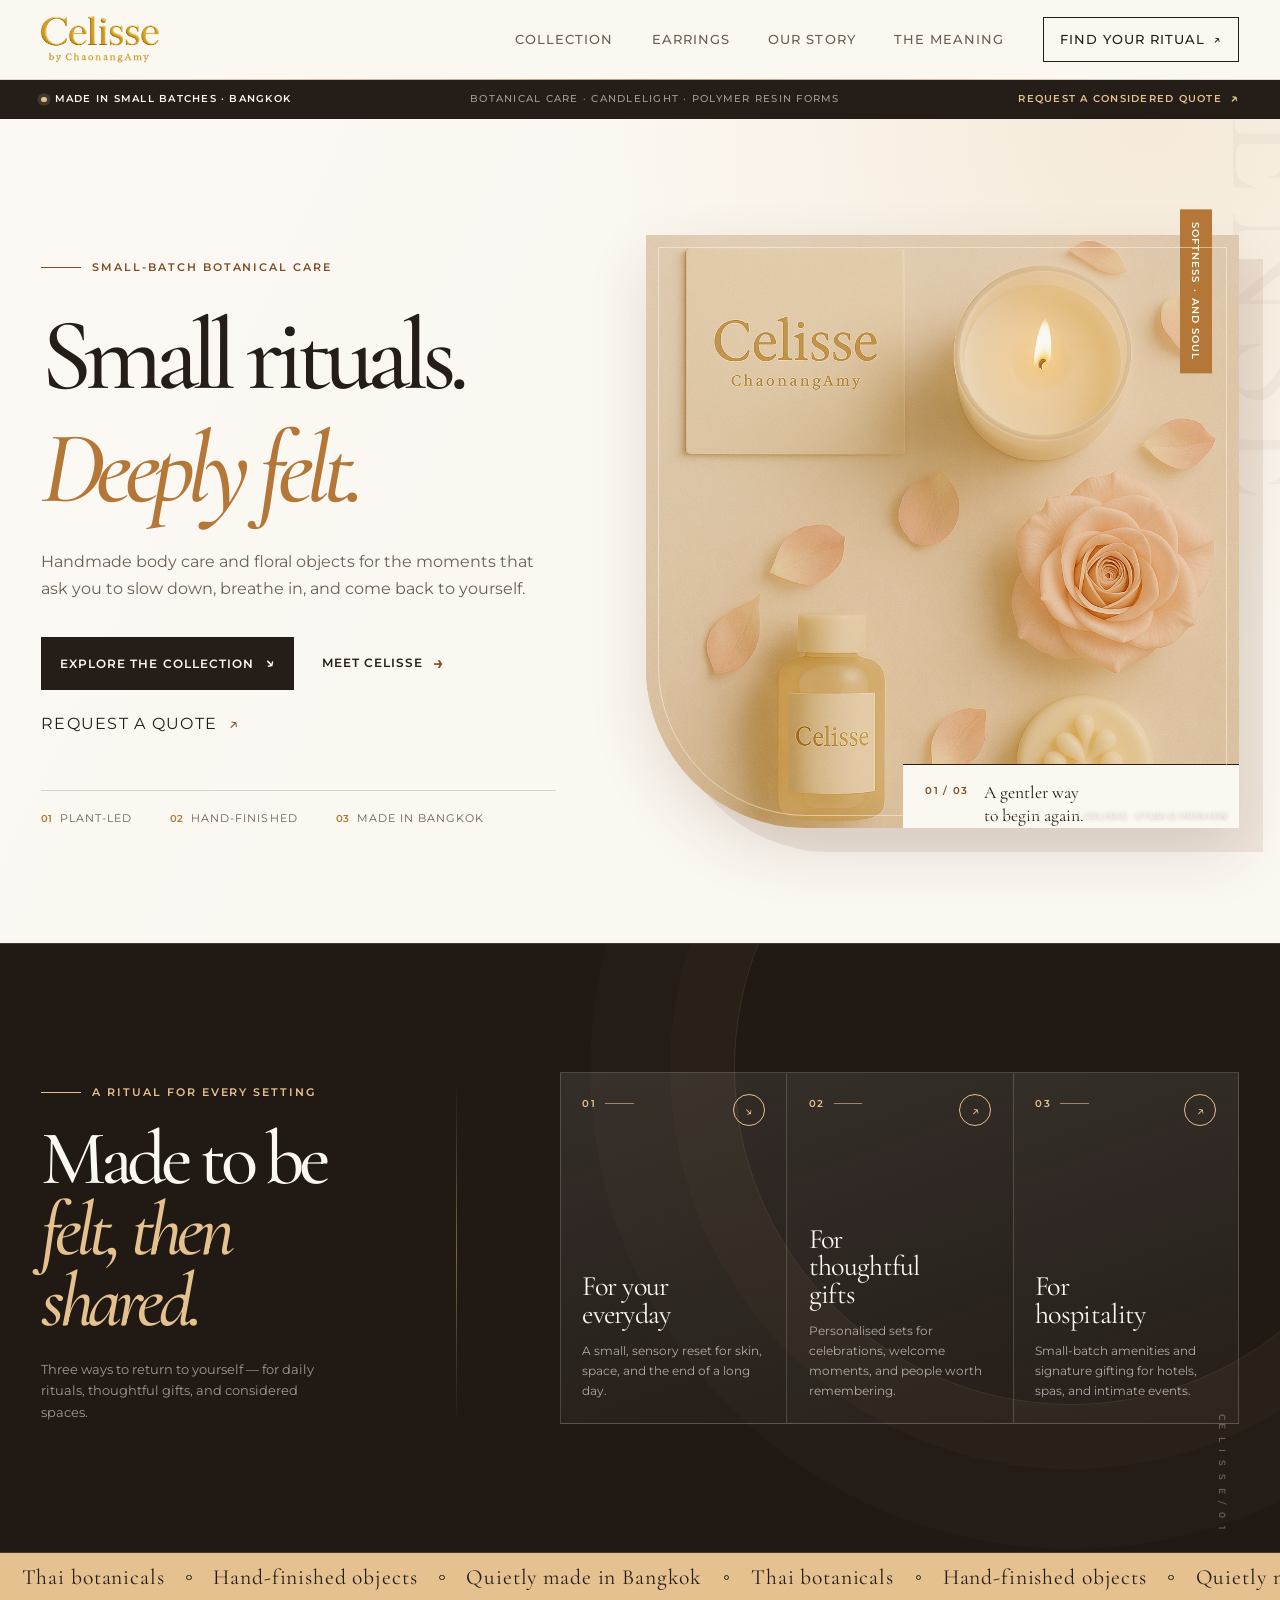
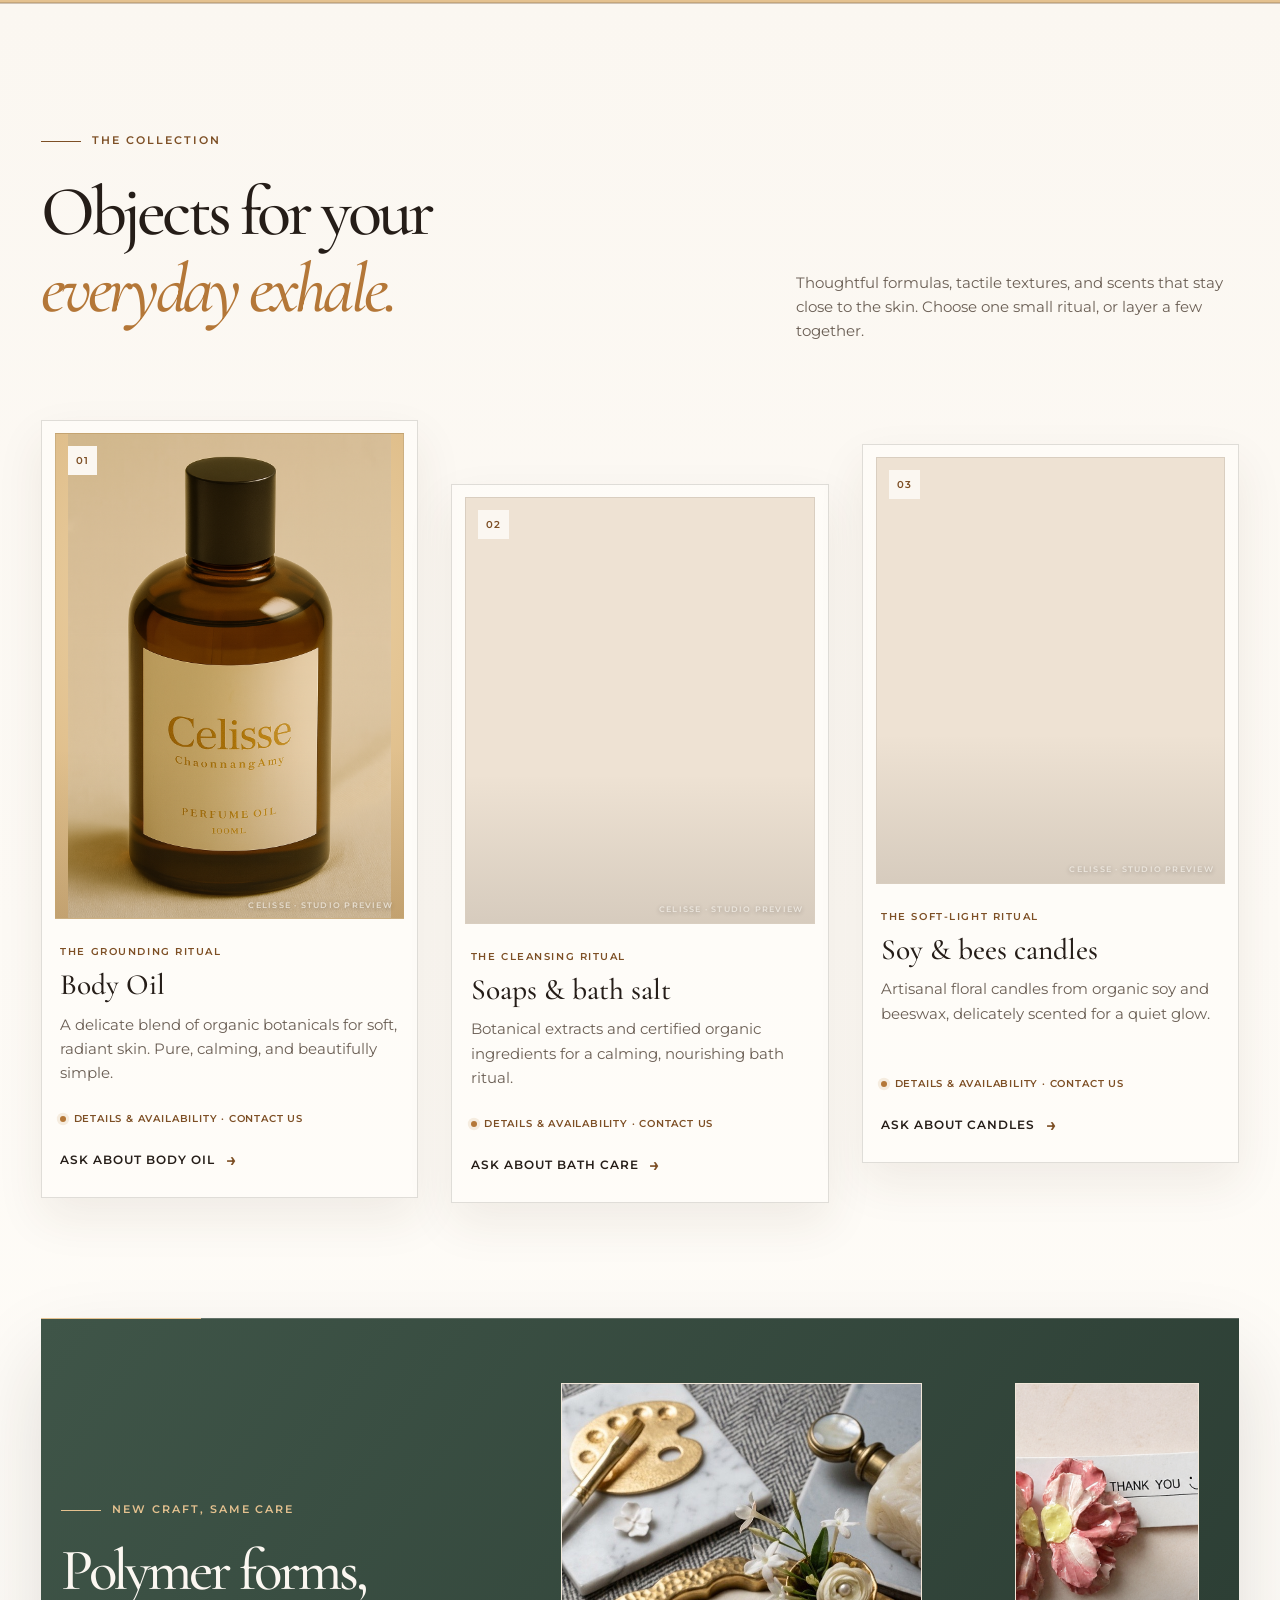
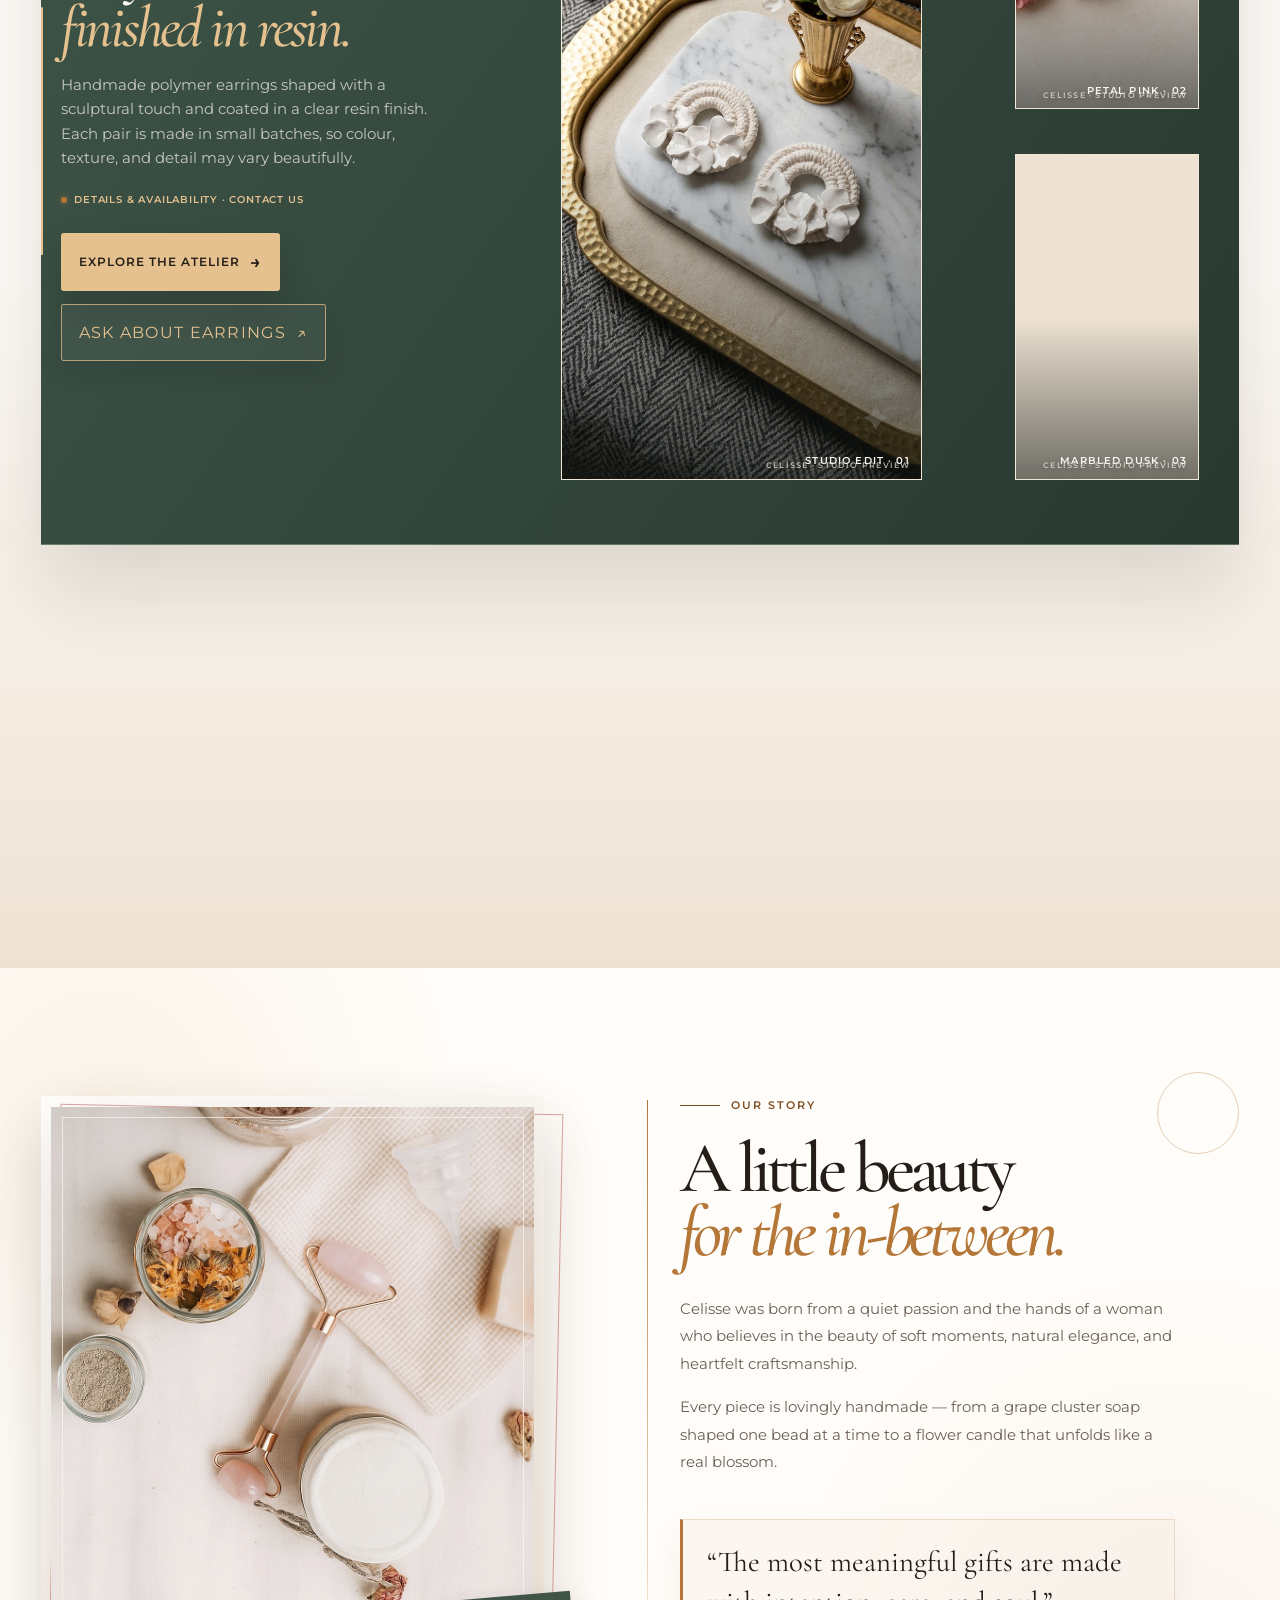
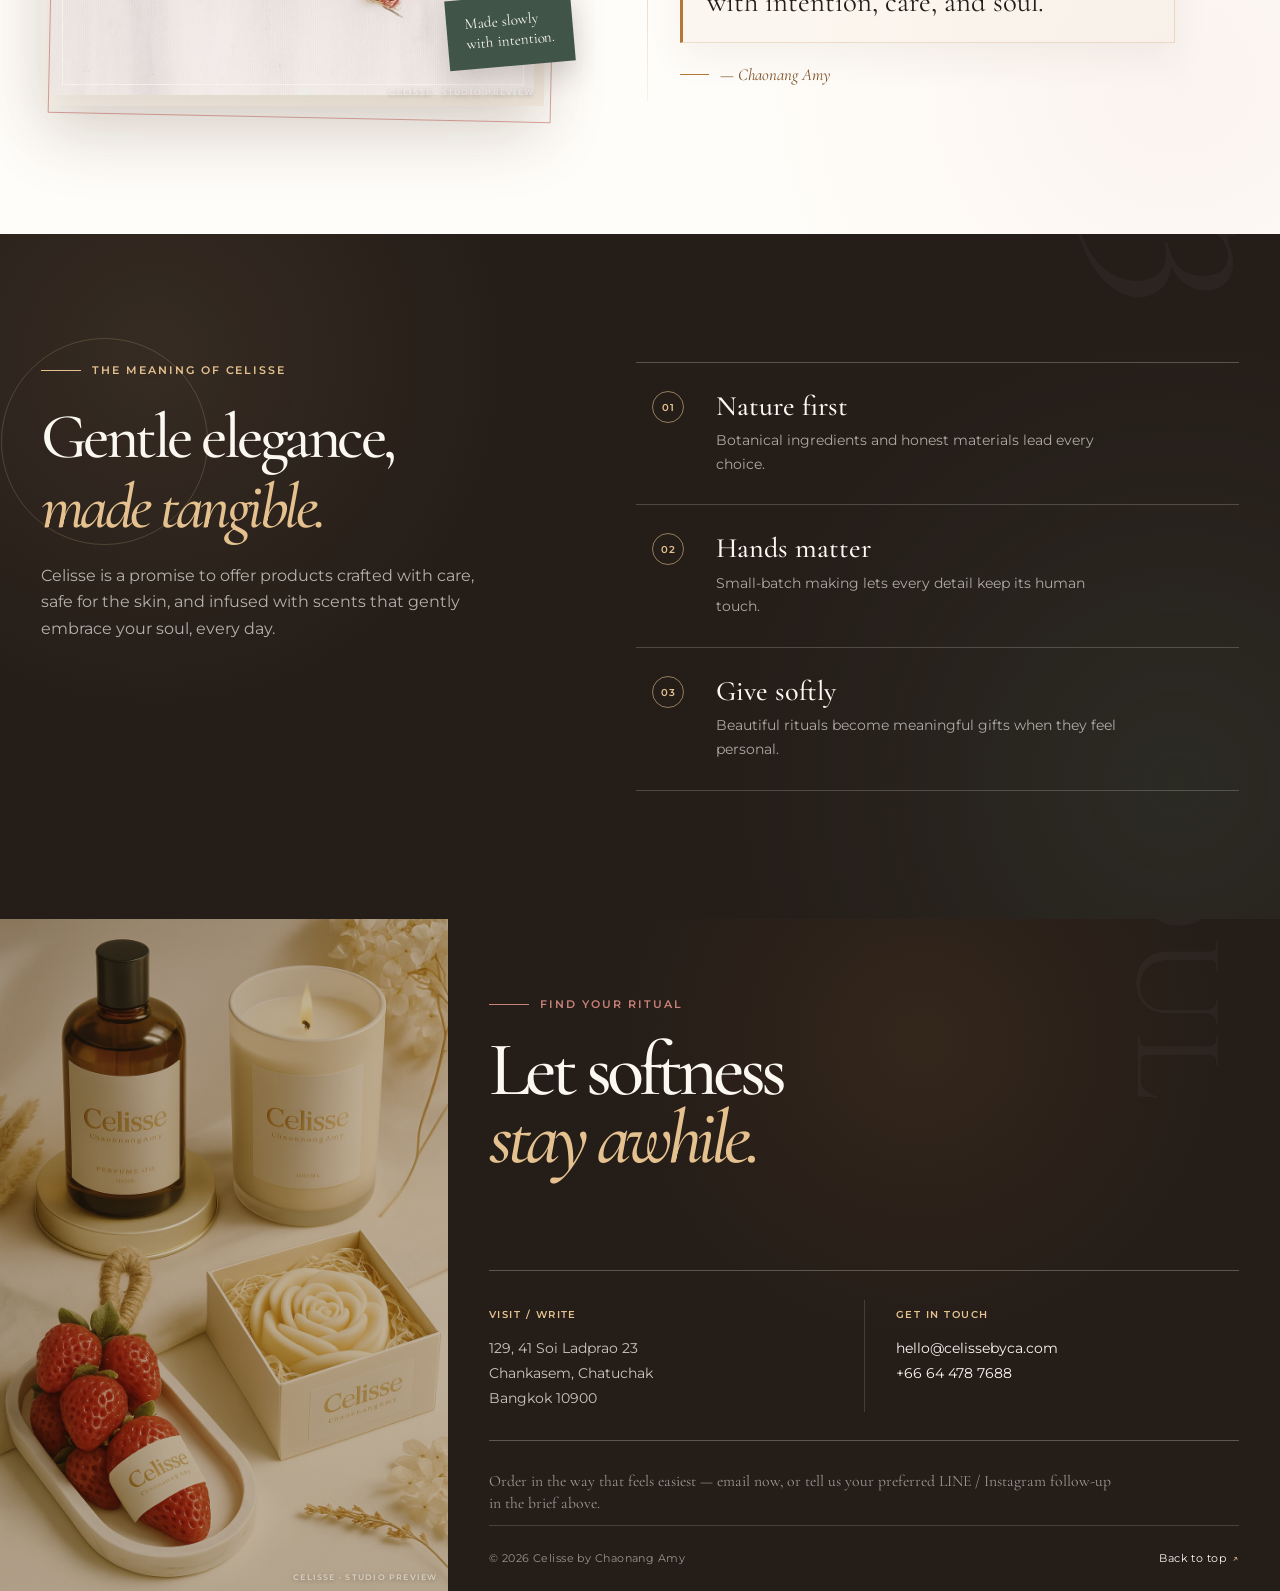
==== commit cdbfe046: "Bust cached earring page links" ====
--- a/index.html
+++ b/index.html
@@ -25,7 +25,7 @@
 
     <nav class="site-nav" id="site-nav" aria-label="Primary navigation">
       <a href="#collection">Collection</a>
-      <a href="earrings.html#atelier">Earrings</a>
+      <a href="earrings.html?v=88166f4#atelier">Earrings</a>
       <a href="#story">Our story</a>
       <a href="#meaning">The meaning</a>
       <a class="nav-cta" href="#contact">Find your ritual <span aria-hidden="true">↗</span></a>
@@ -173,7 +173,7 @@
           <p>Handmade polymer earrings shaped with a sculptural touch and coated in a clear resin finish. Each pair is made in small batches, so colour, texture, and detail may vary beautifully.</p>
           <p class="product-status"><span class="product-status-dot" aria-hidden="true"></span>Details &amp; availability · Contact us</p>
           <div class="family-actions">
-            <a class="text-link" href="earrings.html#atelier">Explore the atelier <span aria-hidden="true">→</span></a>
+            <a class="text-link" href="earrings.html?v=88166f4#atelier">Explore the atelier <span aria-hidden="true">→</span></a>
             <button class="text-link text-button" type="button" data-open-quote data-product="Handmade polymer earrings finished with resin">Ask about earrings <span aria-hidden="true">↗</span></button>
           </div>
         </div>
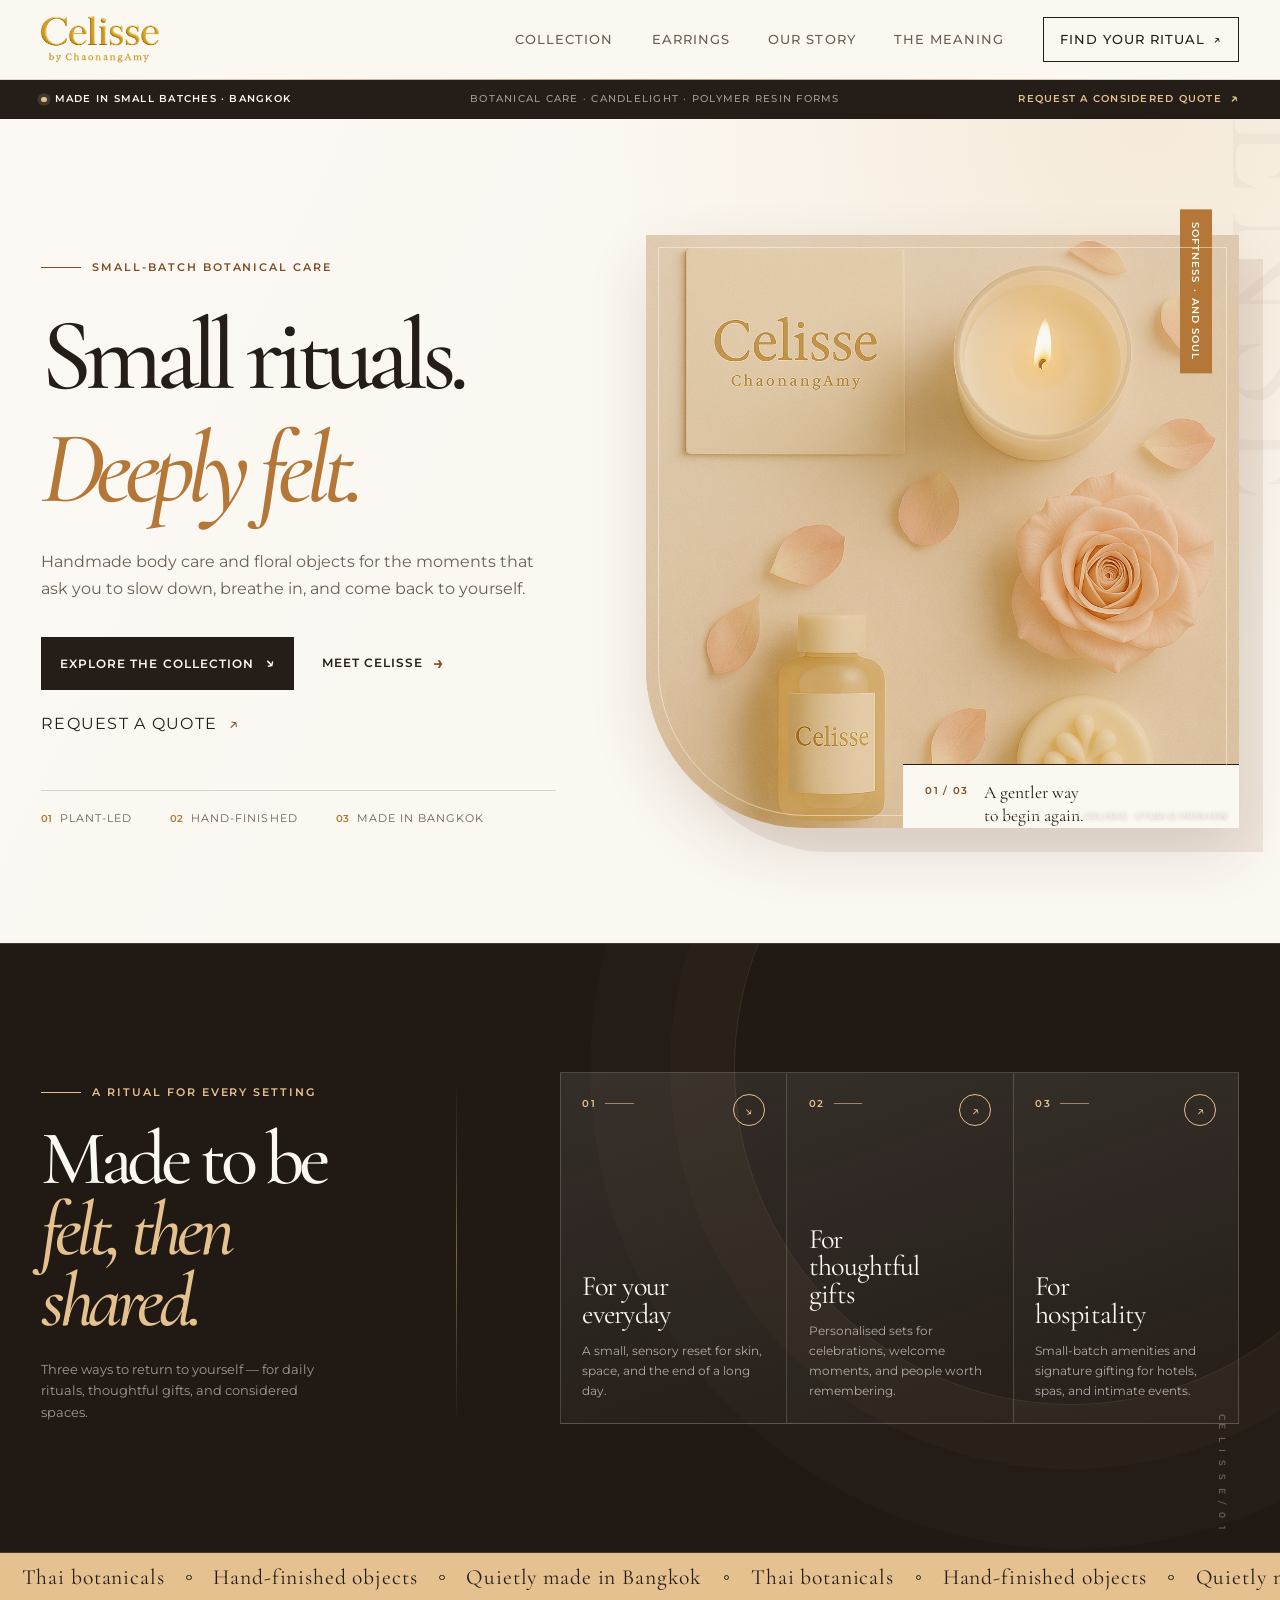
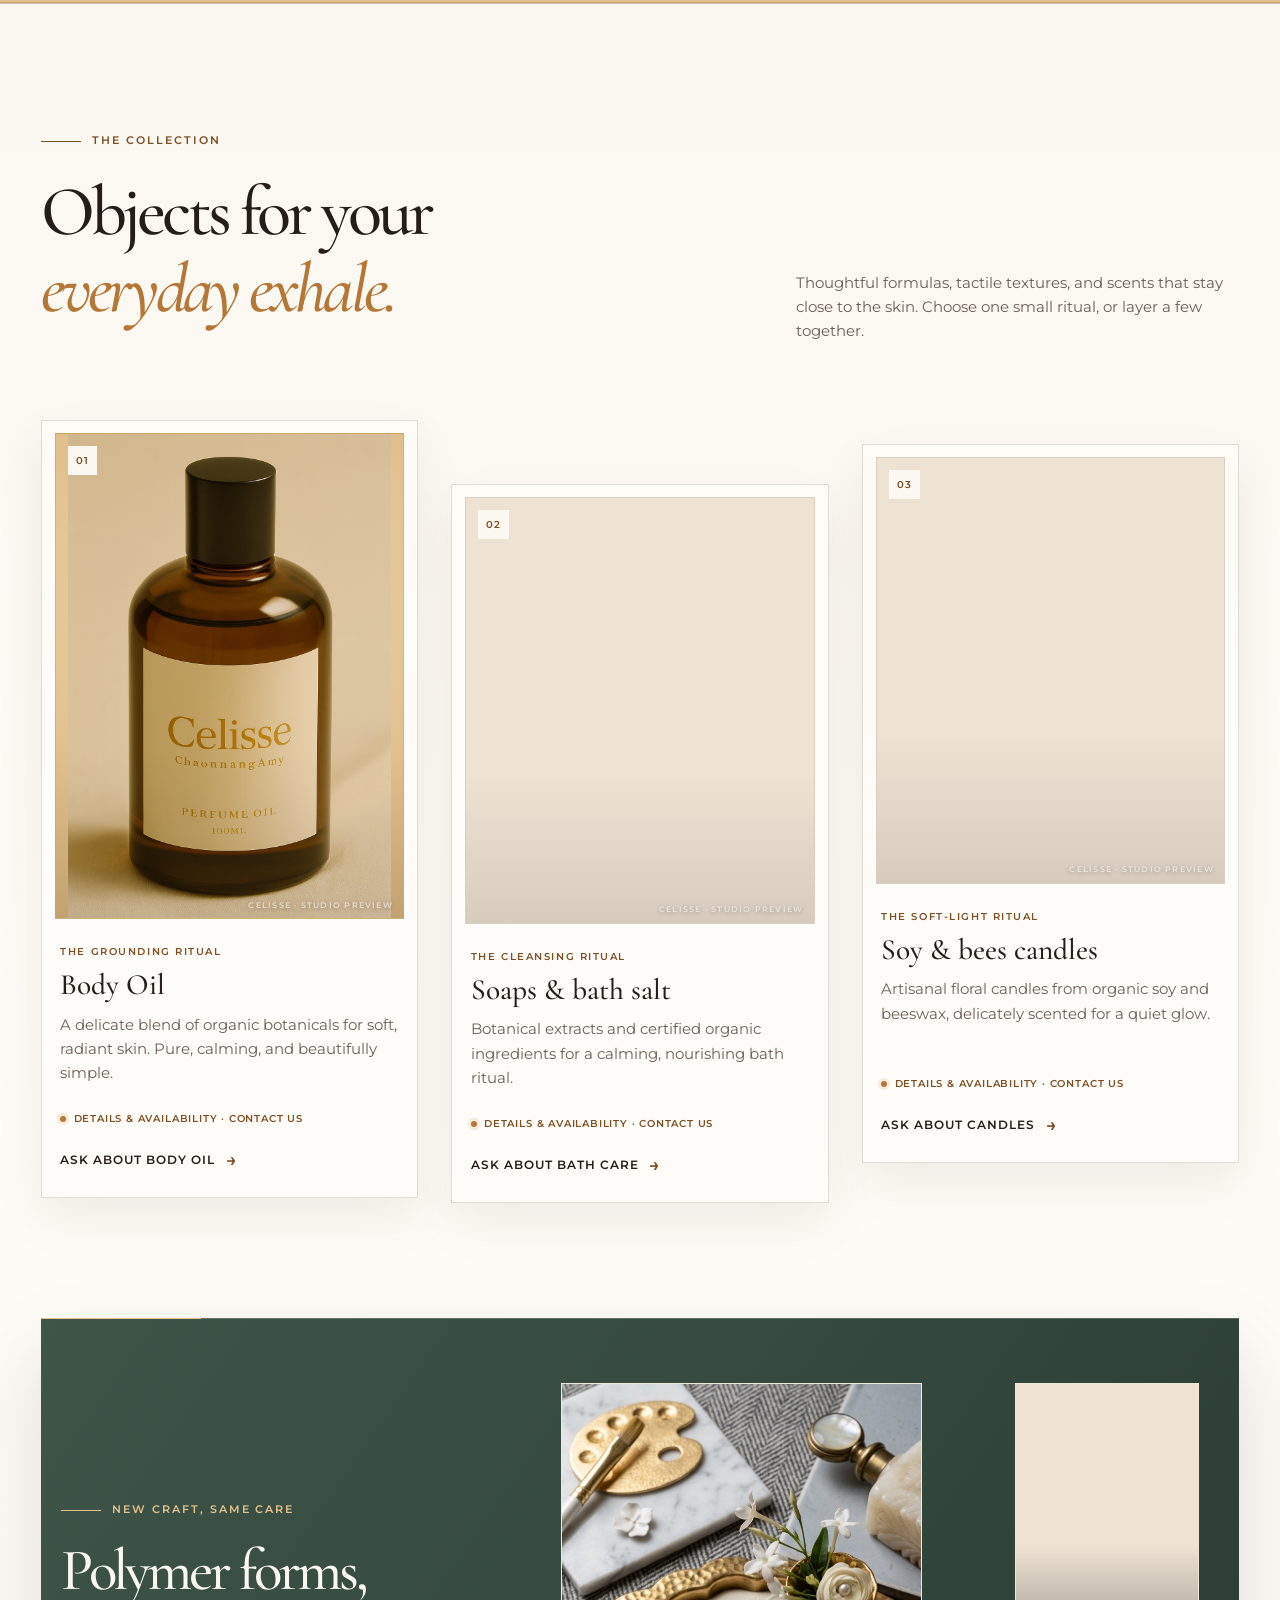
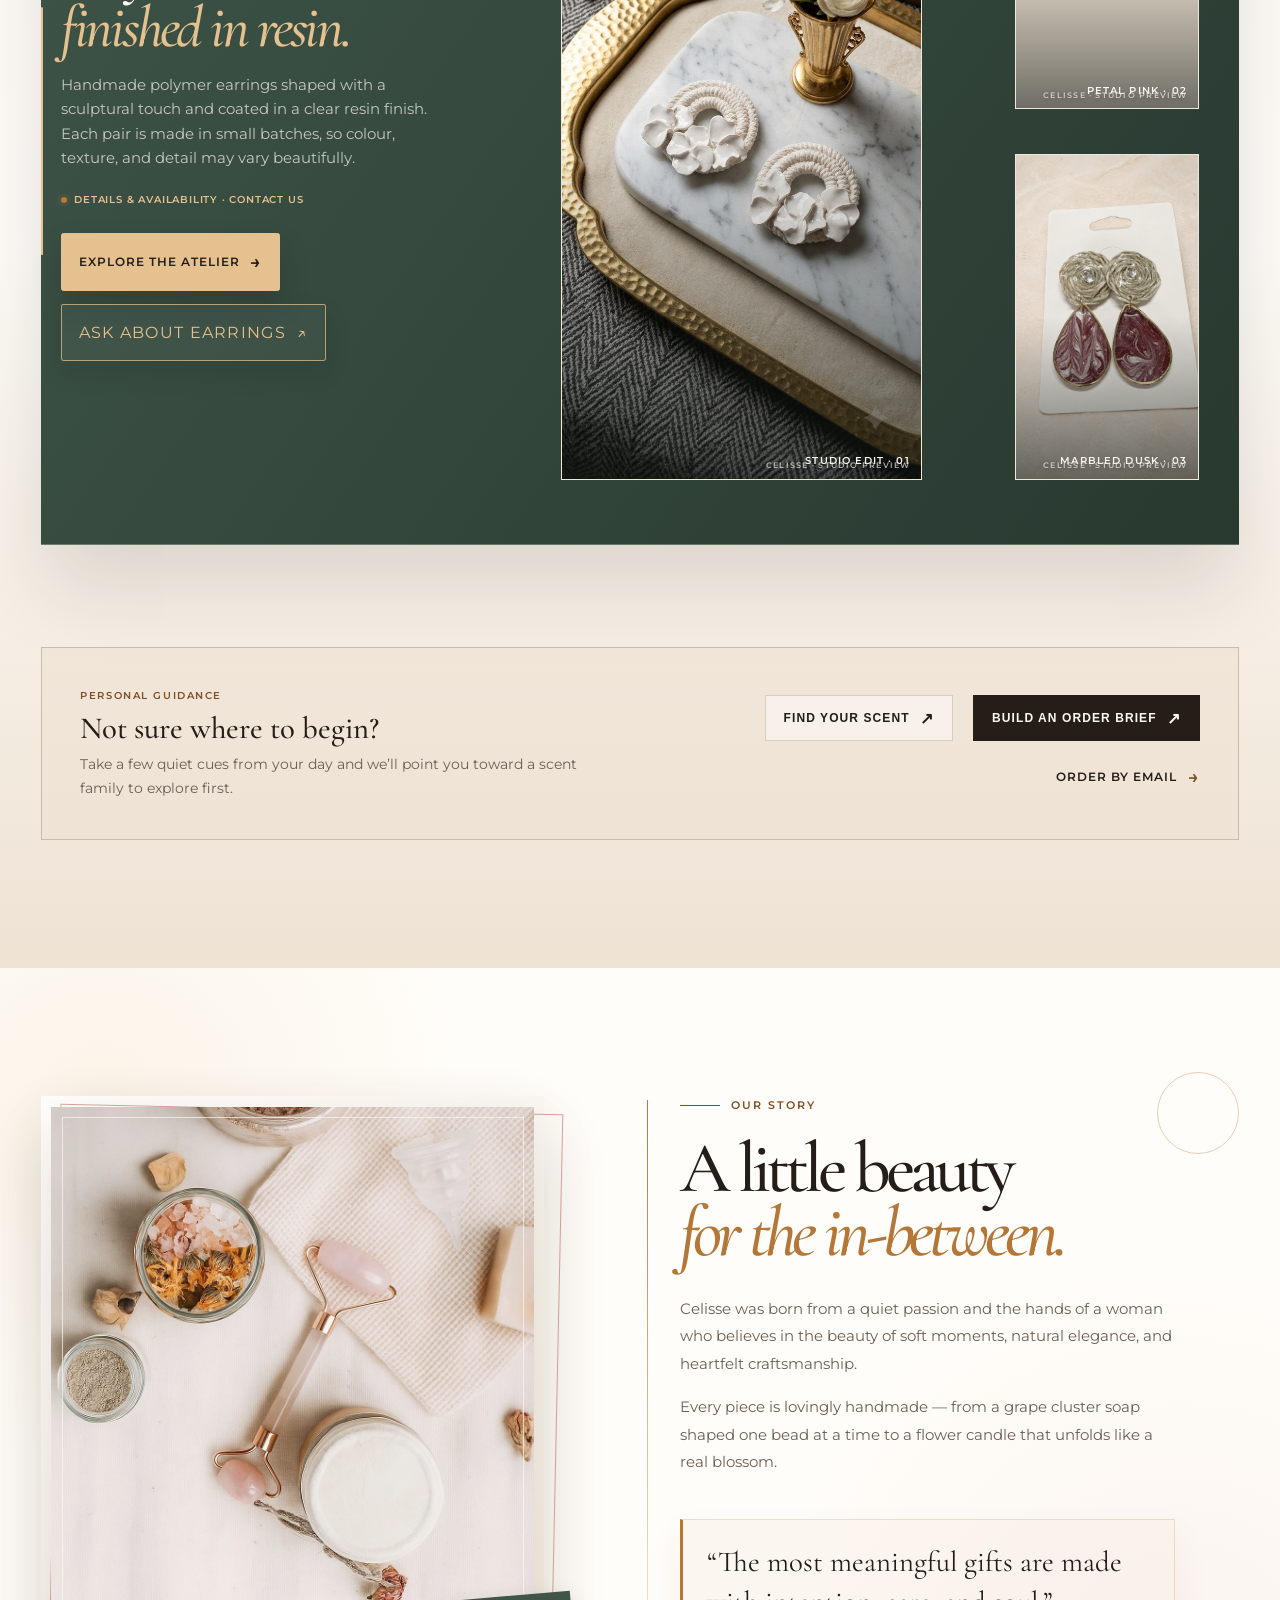
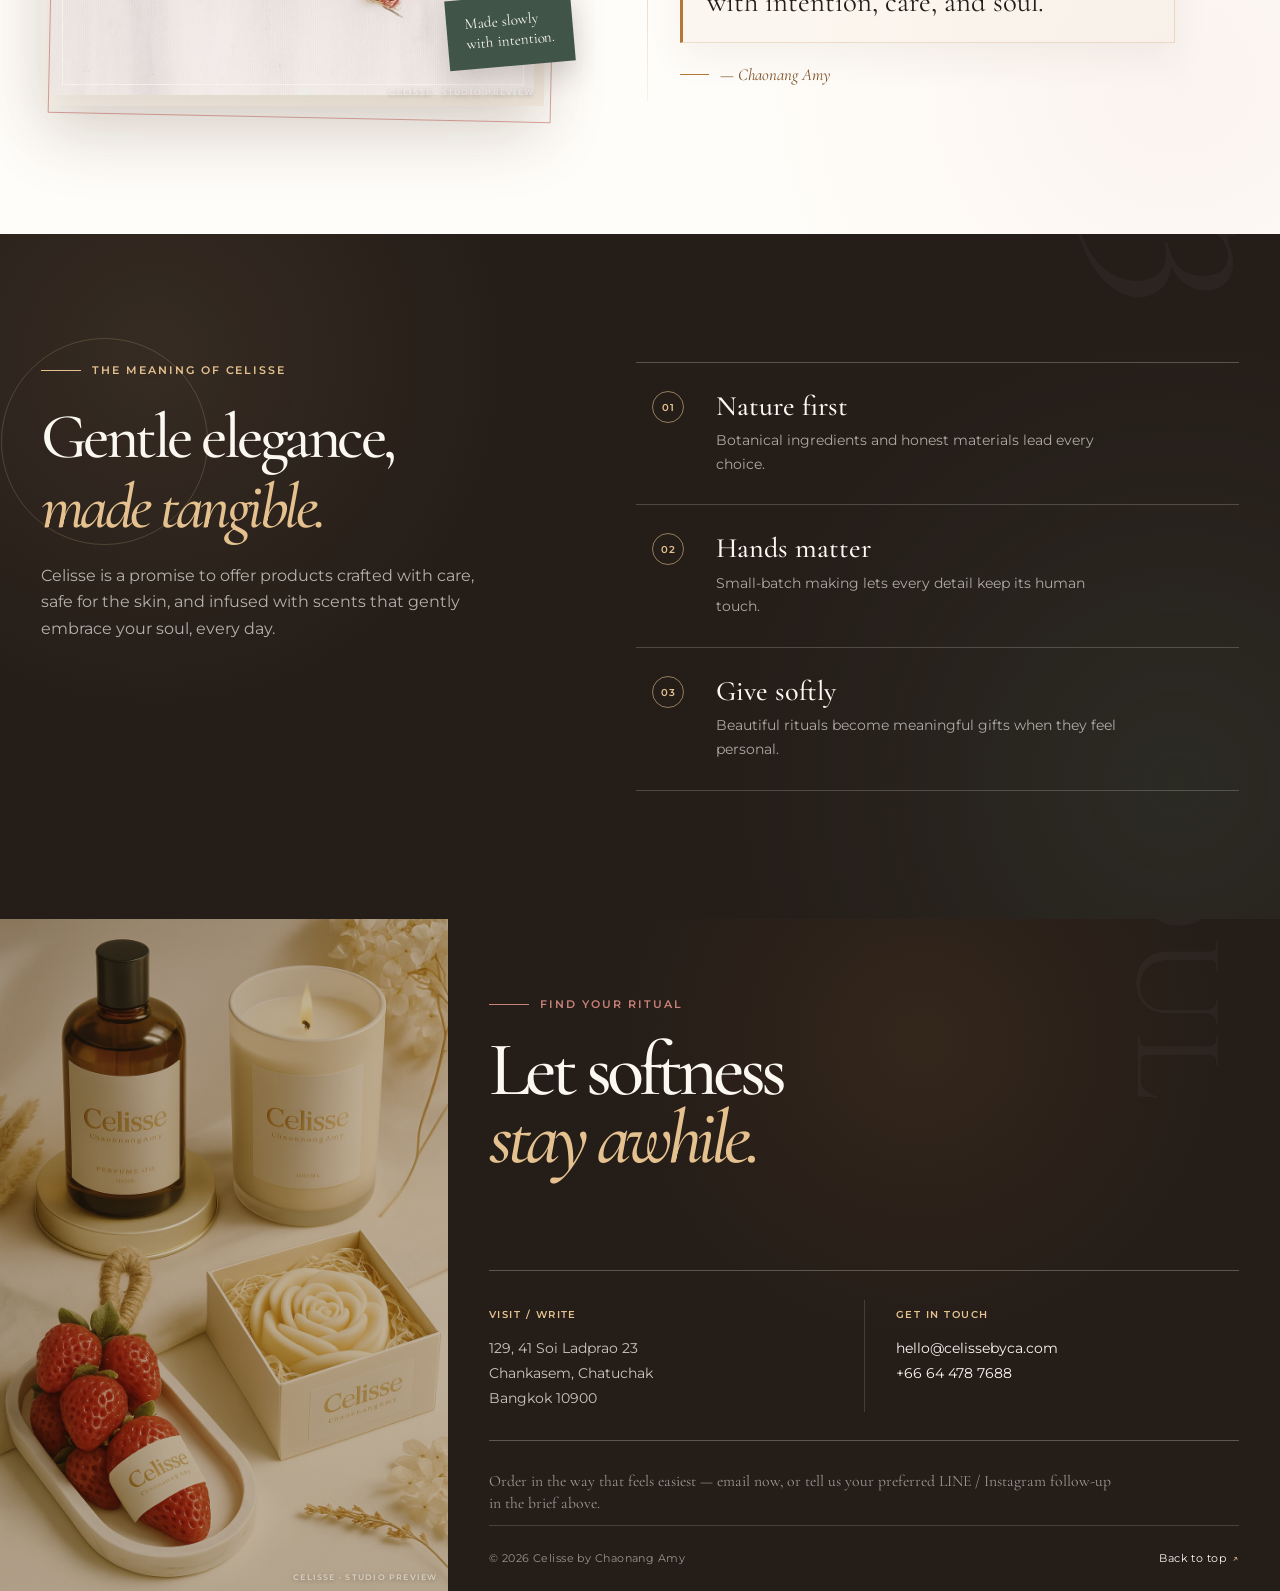
==== commit 2224148f: "Show full earring product imagery" ====
--- a/index.html
+++ b/index.html
@@ -8,7 +8,7 @@
   <link rel="preconnect" href="https://fonts.googleapis.com">
   <link rel="preconnect" href="https://fonts.gstatic.com" crossorigin>
   <link href="https://fonts.googleapis.com/css2?family=Cormorant+Garamond:ital,wght@0,400;0,500;0,600;0,700;1,400;1,500&family=Montserrat:wght@400;500;600;700&display=swap" rel="stylesheet">
-  <link rel="stylesheet" href="assets/css/styles.css?v=20260905-earring-luxury">
+  <link rel="stylesheet" href="assets/css/styles.css?v=20260905-earring-luxury-v2">
 </head>
 <body class="home-page">
   <a class="skip-link" href="#main-content">Skip to content</a>
@@ -25,7 +25,7 @@
 
     <nav class="site-nav" id="site-nav" aria-label="Primary navigation">
       <a href="#collection">Collection</a>
-      <a href="earrings.html?v=88166f4#atelier">Earrings</a>
+      <a href="earrings.html?v=earring-luxury-2#atelier">Earrings</a>
       <a href="#story">Our story</a>
       <a href="#meaning">The meaning</a>
       <a class="nav-cta" href="#contact">Find your ritual <span aria-hidden="true">↗</span></a>
@@ -173,7 +173,7 @@
           <p>Handmade polymer earrings shaped with a sculptural touch and coated in a clear resin finish. Each pair is made in small batches, so colour, texture, and detail may vary beautifully.</p>
           <p class="product-status"><span class="product-status-dot" aria-hidden="true"></span>Details &amp; availability · Contact us</p>
           <div class="family-actions">
-            <a class="text-link" href="earrings.html?v=88166f4#atelier">Explore the atelier <span aria-hidden="true">→</span></a>
+            <a class="text-link" href="earrings.html?v=earring-luxury-2#atelier">Explore the atelier <span aria-hidden="true">→</span></a>
             <button class="text-link text-button" type="button" data-open-quote data-product="Handmade polymer earrings finished with resin">Ask about earrings <span aria-hidden="true">↗</span></button>
           </div>
         </div>
--- a/assets/css/styles.css
+++ b/assets/css/styles.css
@@ -1117,8 +1117,10 @@
 }
 .earrings-page .earring-section-heading h2 { font-size: clamp(3rem, 5.6vw, 6rem); letter-spacing: -0.075em; line-height: 0.9; }
 .earrings-page .earring-section-heading h2 em { color: var(--amber); }
-.earrings-page .earring-tile { border: 1px solid rgba(37, 29, 24, 0.16); box-shadow: 0 1.25rem 2.5rem rgba(37, 29, 24, 0.1); transition: transform var(--duration-base) var(--ease-silk), box-shadow var(--duration-base) var(--ease-silk); }
+.earrings-page .earring-tile { min-height: 15rem; border: 1px solid rgba(37, 29, 24, 0.16); box-shadow: 0 1.25rem 2.5rem rgba(37, 29, 24, 0.1); transition: transform var(--duration-base) var(--ease-silk), box-shadow var(--duration-base) var(--ease-silk); }
 .earrings-page .earring-tile:hover { box-shadow: 0 1.6rem 3.2rem rgba(37, 29, 24, 0.18); transform: translateY(-0.35rem); }
+.earrings-page .earring-tile img { object-fit: contain; padding: 0.65rem; background: linear-gradient(145deg, #f8eee4, #ead8c6); }
+.earrings-page .earring-tile img[src*="retouched"] { background: linear-gradient(145deg, #f9f0e8, #e8d4c0); }
 .earrings-page .earring-tile figcaption { right: 0; bottom: 0; left: 0; padding: 0.65rem 0.75rem; background: linear-gradient(180deg, transparent, rgba(37, 29, 24, 0.65)); }
 .earrings-page .earring-tile figcaption small { letter-spacing: 0.14em; }
 
@@ -1170,7 +1172,9 @@
   .earrings-page .earring-hero-frame { border-radius: 0 0 0 4.5rem; }
   .earrings-page .earring-hero-frame::before { inset: 0.6rem; border-radius: 0 0 0 3.9rem; }
   .earrings-page .earring-hero-frame .media-watermark { bottom: 2.35rem; }
-  .earrings-page .earring-tile .media-watermark { right: 0.45rem; bottom: 2.15rem; padding: 0.3rem 0.35rem; font-size: 0.4rem; }
+  .earrings-page .earring-tile { min-height: 14rem; }
+  .earrings-page .earring-tile img { padding: 0.4rem; }
+  .earrings-page .earring-tile .media-watermark { top: 0.55rem; right: 0.45rem; bottom: auto; padding: 0.3rem 0.35rem; font-size: 0.4rem; }
   .earrings-page .earring-order::after { display: none; }
 }
 
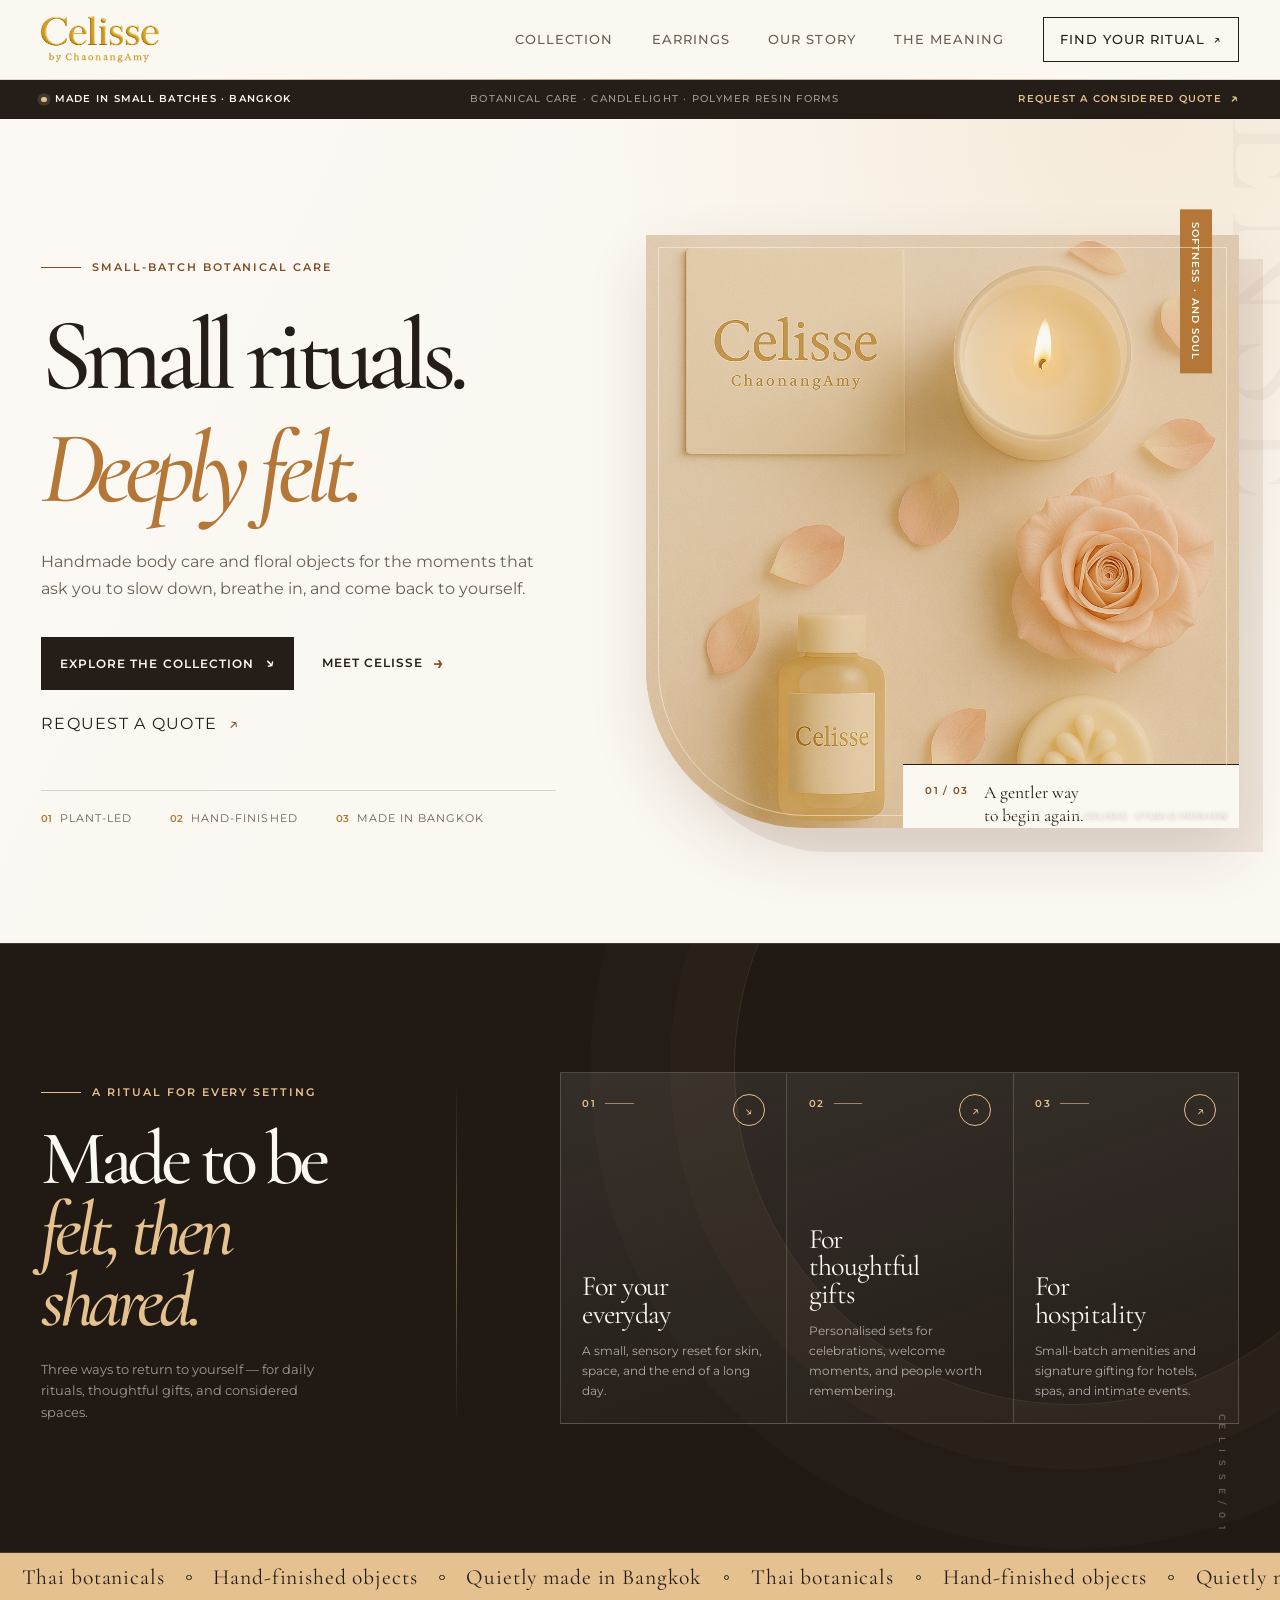
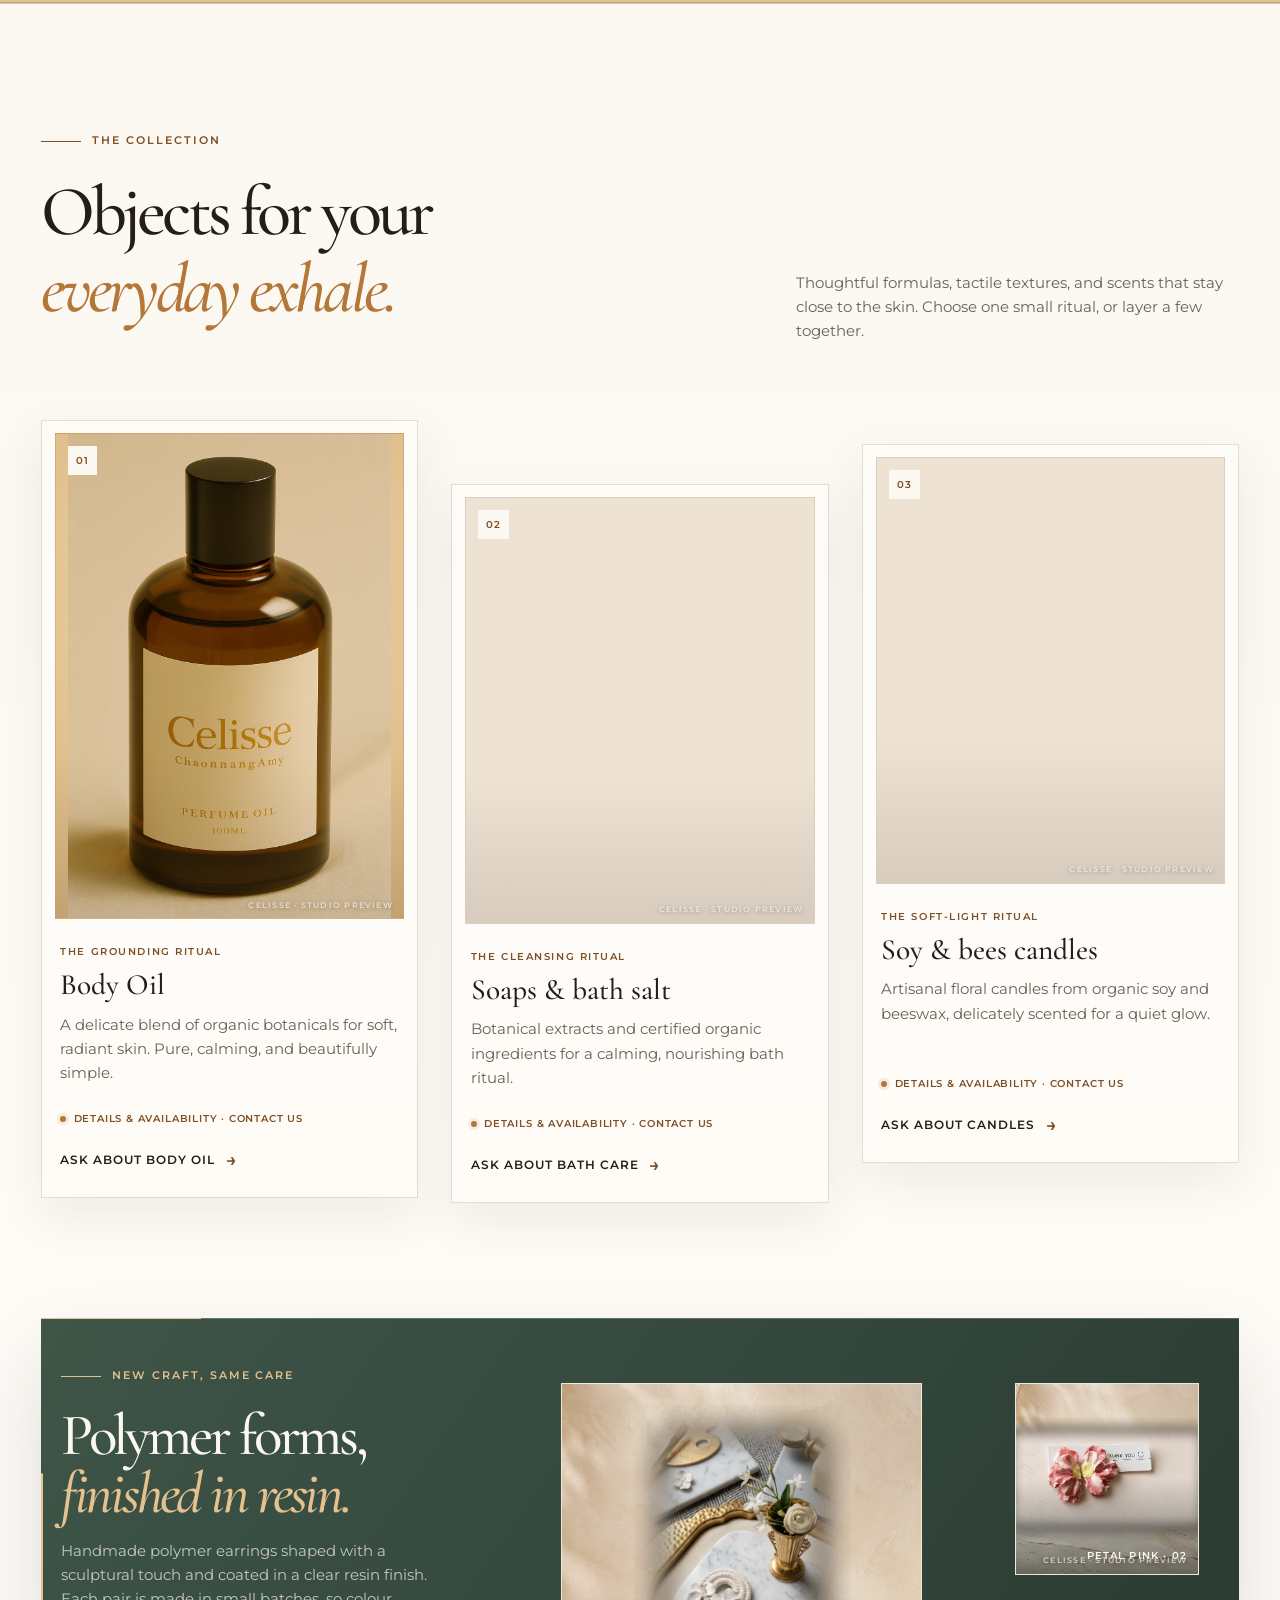
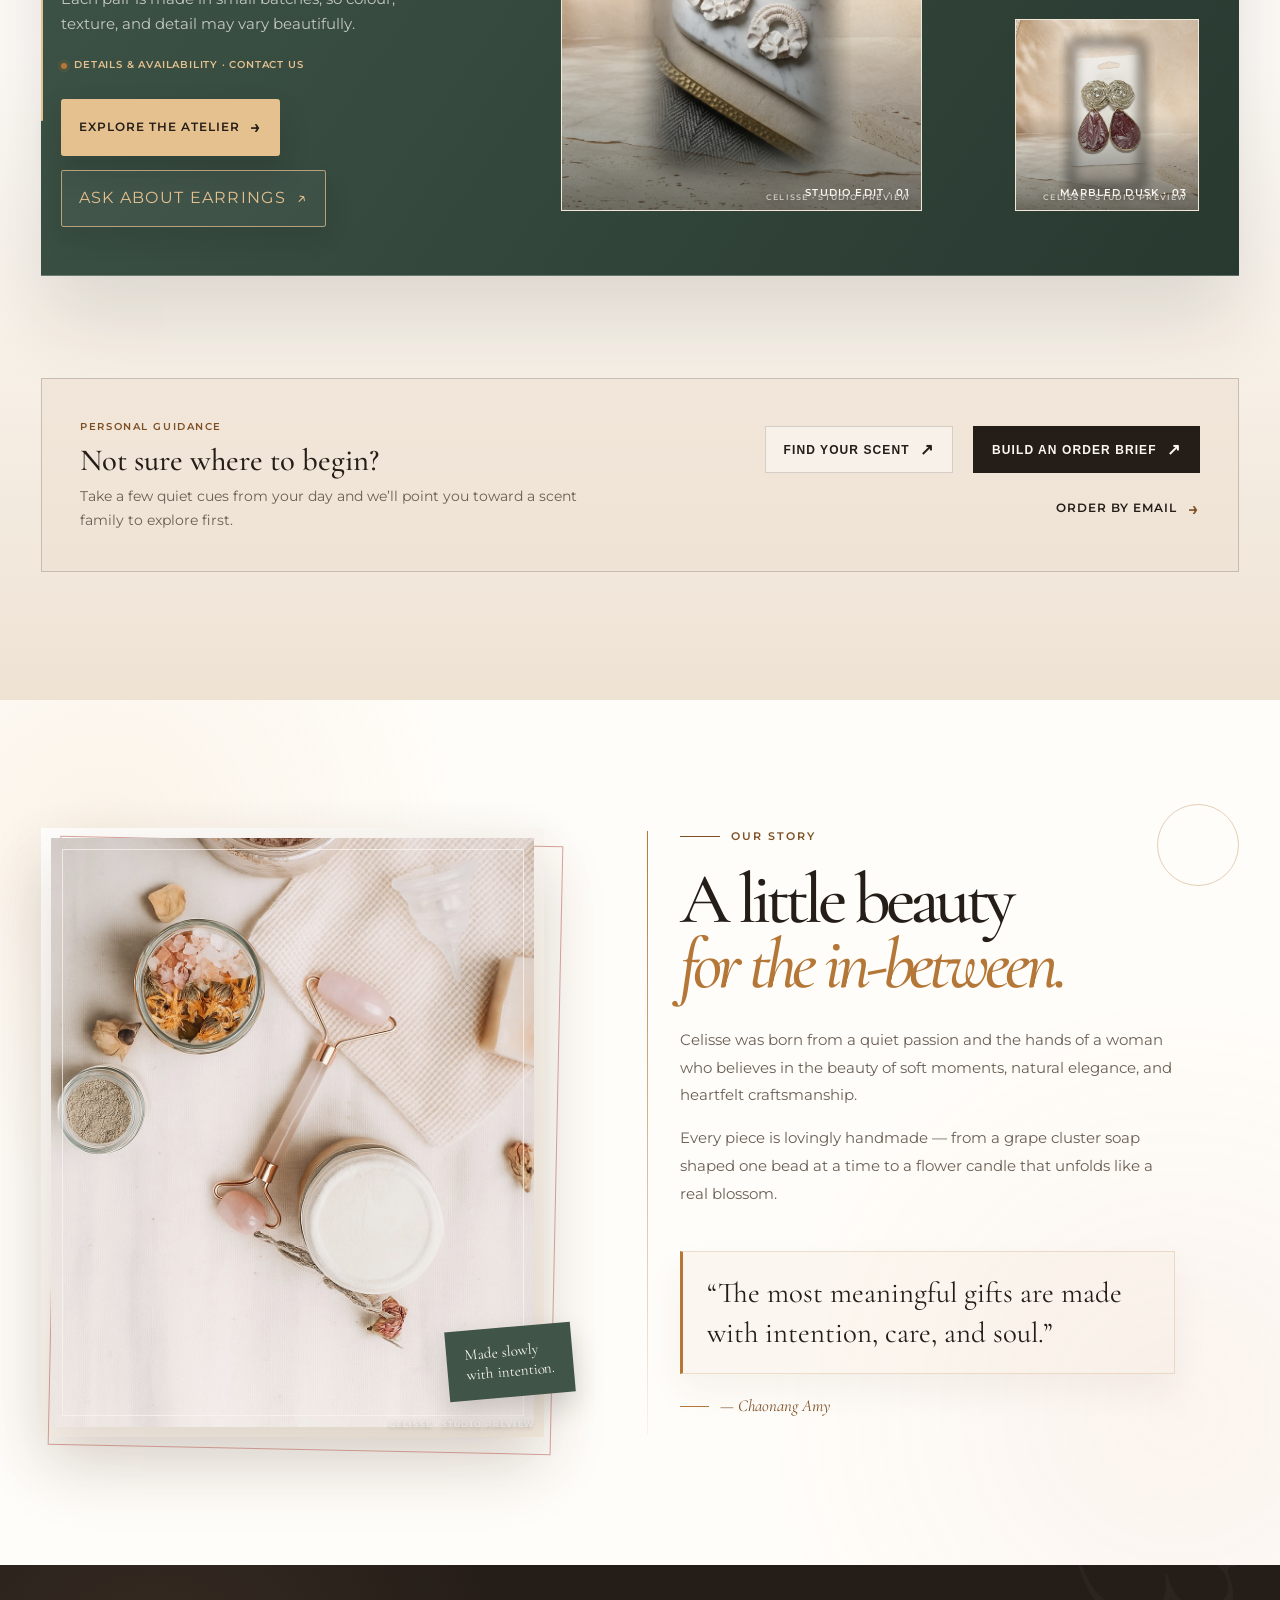
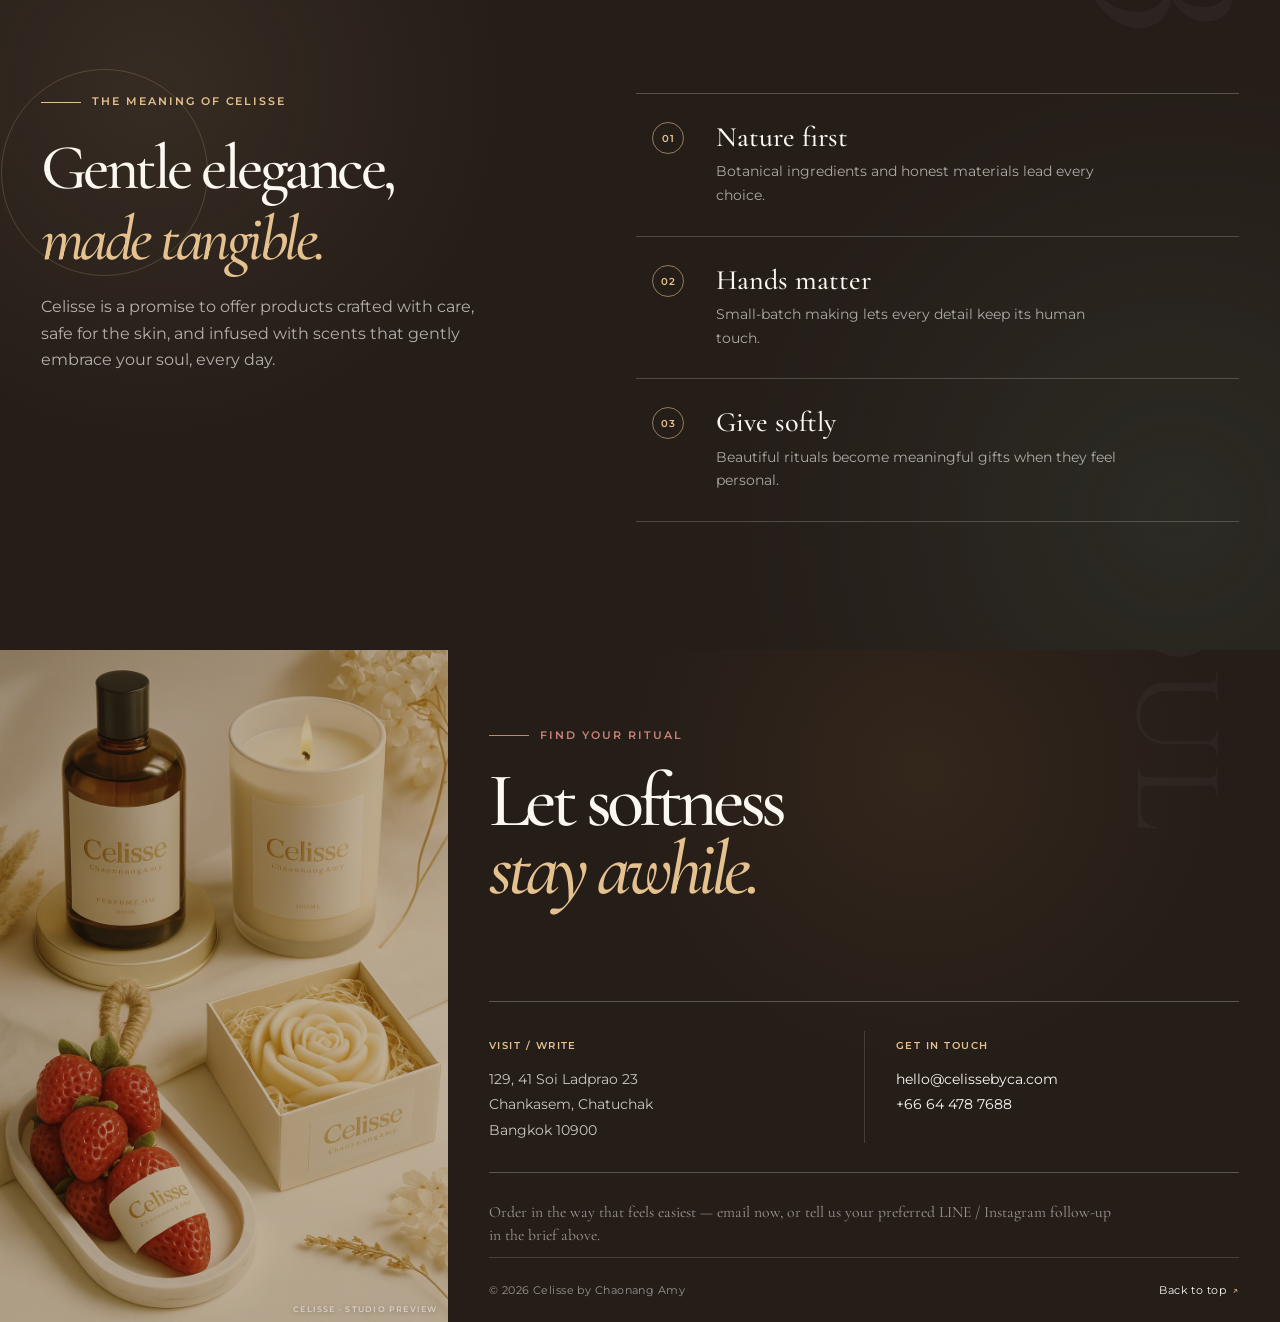
==== commit 9ef57539: "Create generated landscape earring plates" ====
--- a/index.html
+++ b/index.html
@@ -8,7 +8,7 @@
   <link rel="preconnect" href="https://fonts.googleapis.com">
   <link rel="preconnect" href="https://fonts.gstatic.com" crossorigin>
   <link href="https://fonts.googleapis.com/css2?family=Cormorant+Garamond:ital,wght@0,400;0,500;0,600;0,700;1,400;1,500&family=Montserrat:wght@400;500;600;700&display=swap" rel="stylesheet">
-  <link rel="stylesheet" href="assets/css/styles.css?v=20260905-earring-luxury-v2">
+  <link rel="stylesheet" href="assets/css/styles.css?v=20260905-earring-luxury-v4">
 </head>
 <body class="home-page">
   <a class="skip-link" href="#main-content">Skip to content</a>
@@ -25,7 +25,7 @@
 
     <nav class="site-nav" id="site-nav" aria-label="Primary navigation">
       <a href="#collection">Collection</a>
-      <a href="earrings.html?v=earring-luxury-2#atelier">Earrings</a>
+      <a href="earrings.html?v=earring-landscape-v1#atelier">Earrings</a>
       <a href="#story">Our story</a>
       <a href="#meaning">The meaning</a>
       <a class="nav-cta" href="#contact">Find your ritual <span aria-hidden="true">↗</span></a>
@@ -173,21 +173,21 @@
           <p>Handmade polymer earrings shaped with a sculptural touch and coated in a clear resin finish. Each pair is made in small batches, so colour, texture, and detail may vary beautifully.</p>
           <p class="product-status"><span class="product-status-dot" aria-hidden="true"></span>Details &amp; availability · Contact us</p>
           <div class="family-actions">
-            <a class="text-link" href="earrings.html?v=earring-luxury-2#atelier">Explore the atelier <span aria-hidden="true">→</span></a>
+            <a class="text-link" href="earrings.html?v=earring-landscape-v1#atelier">Explore the atelier <span aria-hidden="true">→</span></a>
             <button class="text-link text-button" type="button" data-open-quote data-product="Handmade polymer earrings finished with resin">Ask about earrings <span aria-hidden="true">↗</span></button>
           </div>
         </div>
         <div class="family-gallery" aria-label="Handmade polymer earrings finished with resin gallery">
           <figure class="family-gallery-feature">
-            <img src="assets/images/earrings/S__8593444_0.jpg" alt="White floral handmade earrings styled on a marble tray" loading="lazy" decoding="async">
+            <img src="assets/images/earrings/S__8593444_0-landscape.webp" alt="White floral handmade earrings styled on a marble tray" loading="lazy" decoding="async">
             <figcaption>Studio edit · 01</figcaption>
           </figure>
           <figure>
-            <img src="assets/images/earrings/S__8839172_0-retouched.png" alt="Pink floral resin earrings" loading="lazy" decoding="async">
+            <img src="assets/images/earrings/S__8839172_0-landscape.webp" alt="Pink floral resin earrings" loading="lazy" decoding="async">
             <figcaption>Petal pink · 02</figcaption>
           </figure>
           <figure>
-            <img src="assets/images/earrings/S__8593455_0-retouched.png" alt="Marbled burgundy teardrop resin earrings" loading="lazy" decoding="async">
+            <img src="assets/images/earrings/S__8593455_0-landscape.webp" alt="Marbled burgundy teardrop resin earrings" loading="lazy" decoding="async">
             <figcaption>Marbled dusk · 03</figcaption>
           </figure>
         </div>
--- a/assets/css/styles.css
+++ b/assets/css/styles.css
@@ -1181,3 +1181,37 @@
 @media (prefers-reduced-motion: reduce) {
   .earrings-page .earring-tile, .earrings-page .earring-values-grid article, .earrings-page .earring-hero-frame img { transition: none !important; }
 }
+
+/* Unified horizontal product plates: preserve the full silhouette, never crop the piece. */
+.earrings-page .earring-grid {
+  grid-template-columns: repeat(3, minmax(0, 1fr));
+  grid-auto-rows: auto;
+  gap: clamp(0.8rem, 1.4vw, 1.25rem);
+}
+.earrings-page .earring-tile,
+.earrings-page .earring-tile--wide,
+.earrings-page .earring-tile--large {
+  grid-column: span 1;
+  grid-row: auto;
+  aspect-ratio: 4 / 3;
+  min-height: 0;
+  background: linear-gradient(145deg, #f9f0e8 0%, #ead7c4 100%);
+}
+.earrings-page .earring-tile img {
+  padding: 0;
+  object-fit: cover;
+  object-position: center;
+  background: #eee1d2;
+}
+
+@media (max-width: 850px) {
+  .earrings-page .earring-grid { grid-template-columns: repeat(2, minmax(0, 1fr)); }
+}
+
+@media (max-width: 560px) {
+  .earrings-page .earring-grid { gap: 0.65rem; }
+  .earrings-page .earring-tile,
+  .earrings-page .earring-tile--wide,
+  .earrings-page .earring-tile--large { aspect-ratio: 4 / 3; }
+  .earrings-page .earring-tile img { padding: 0; }
+}
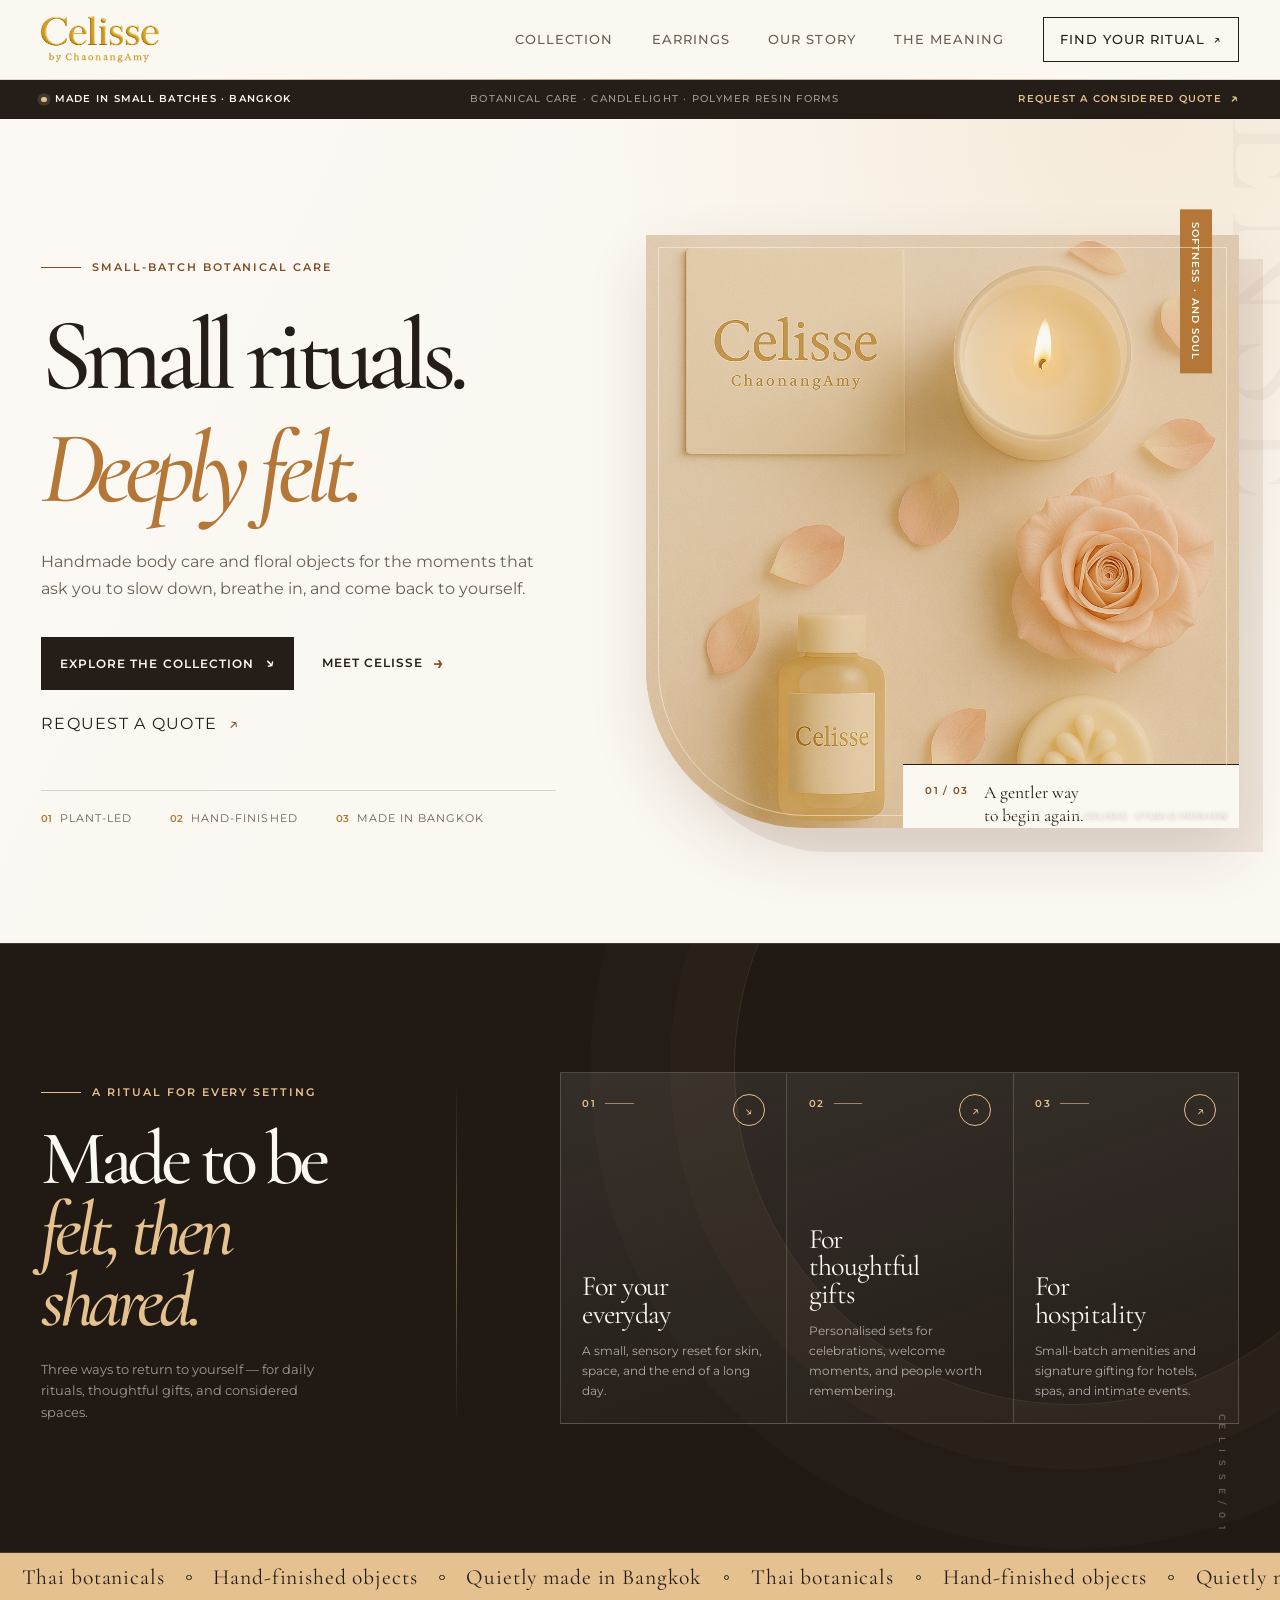
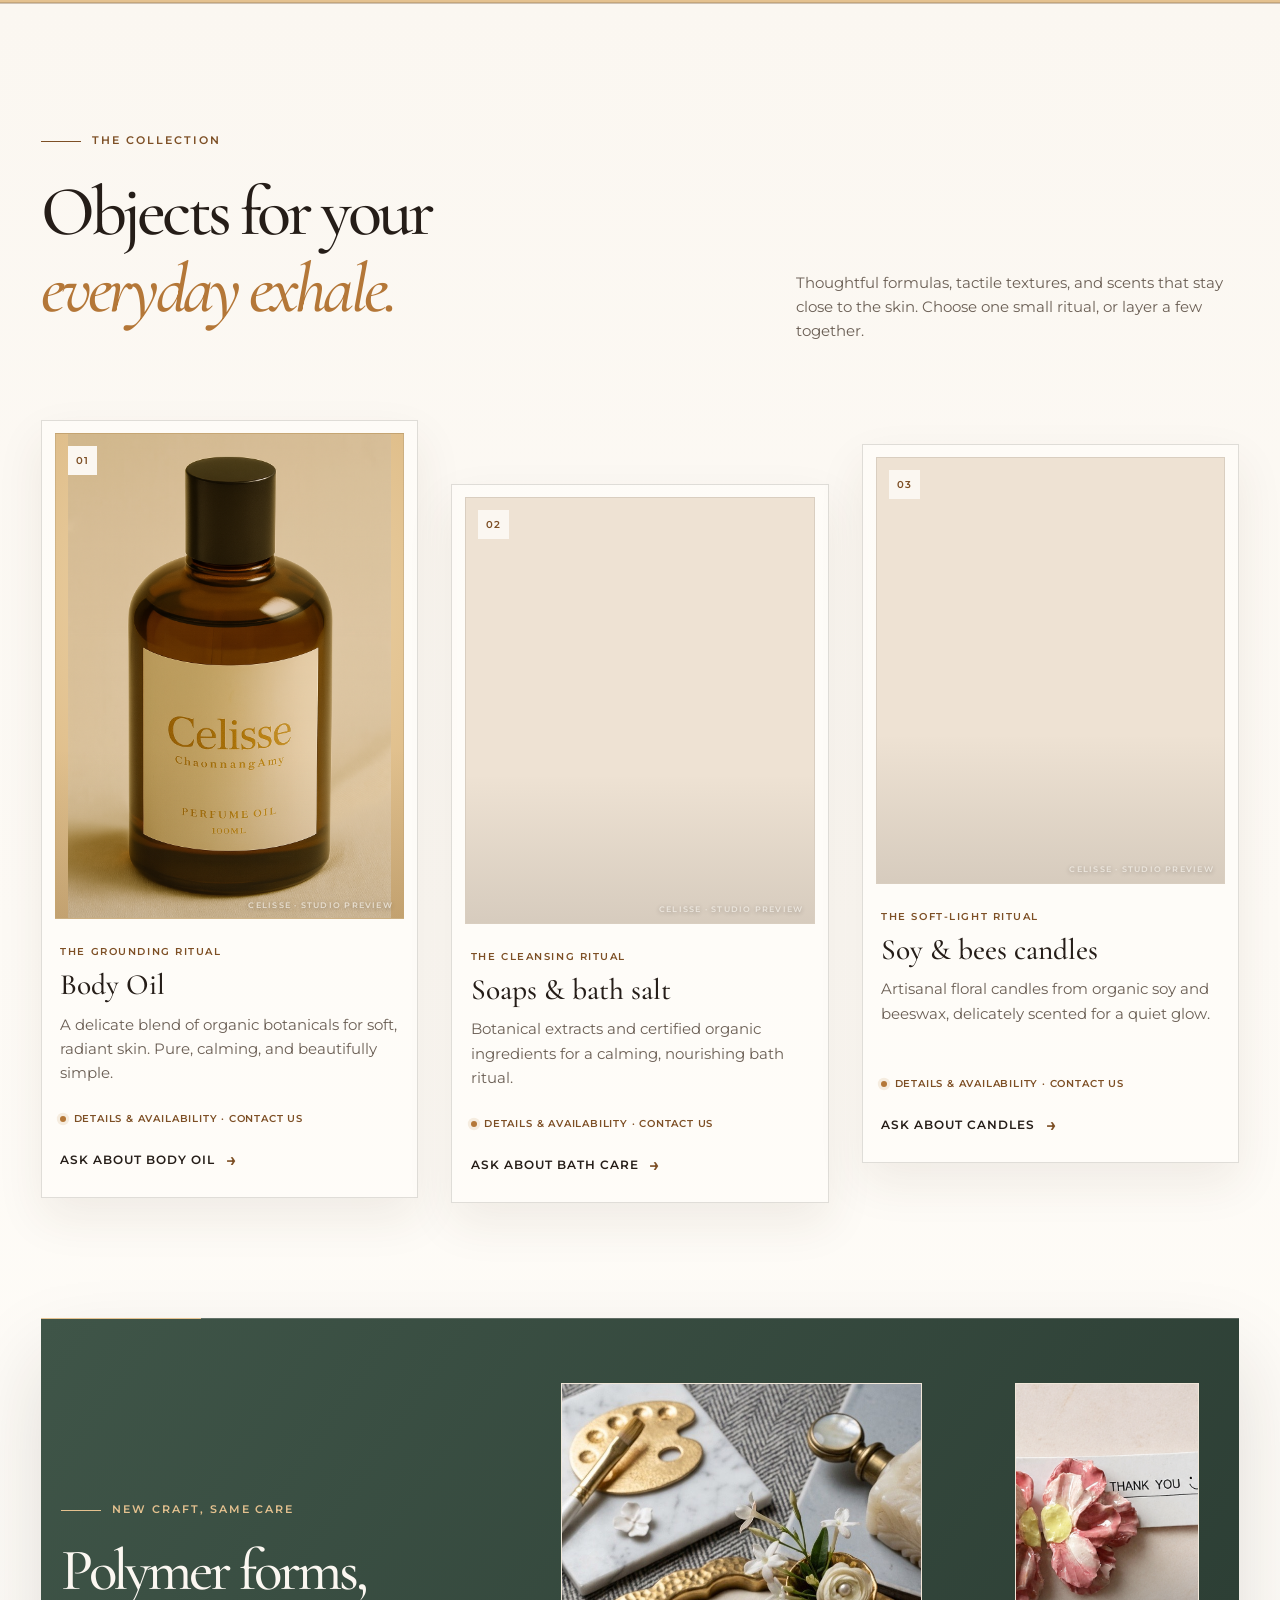
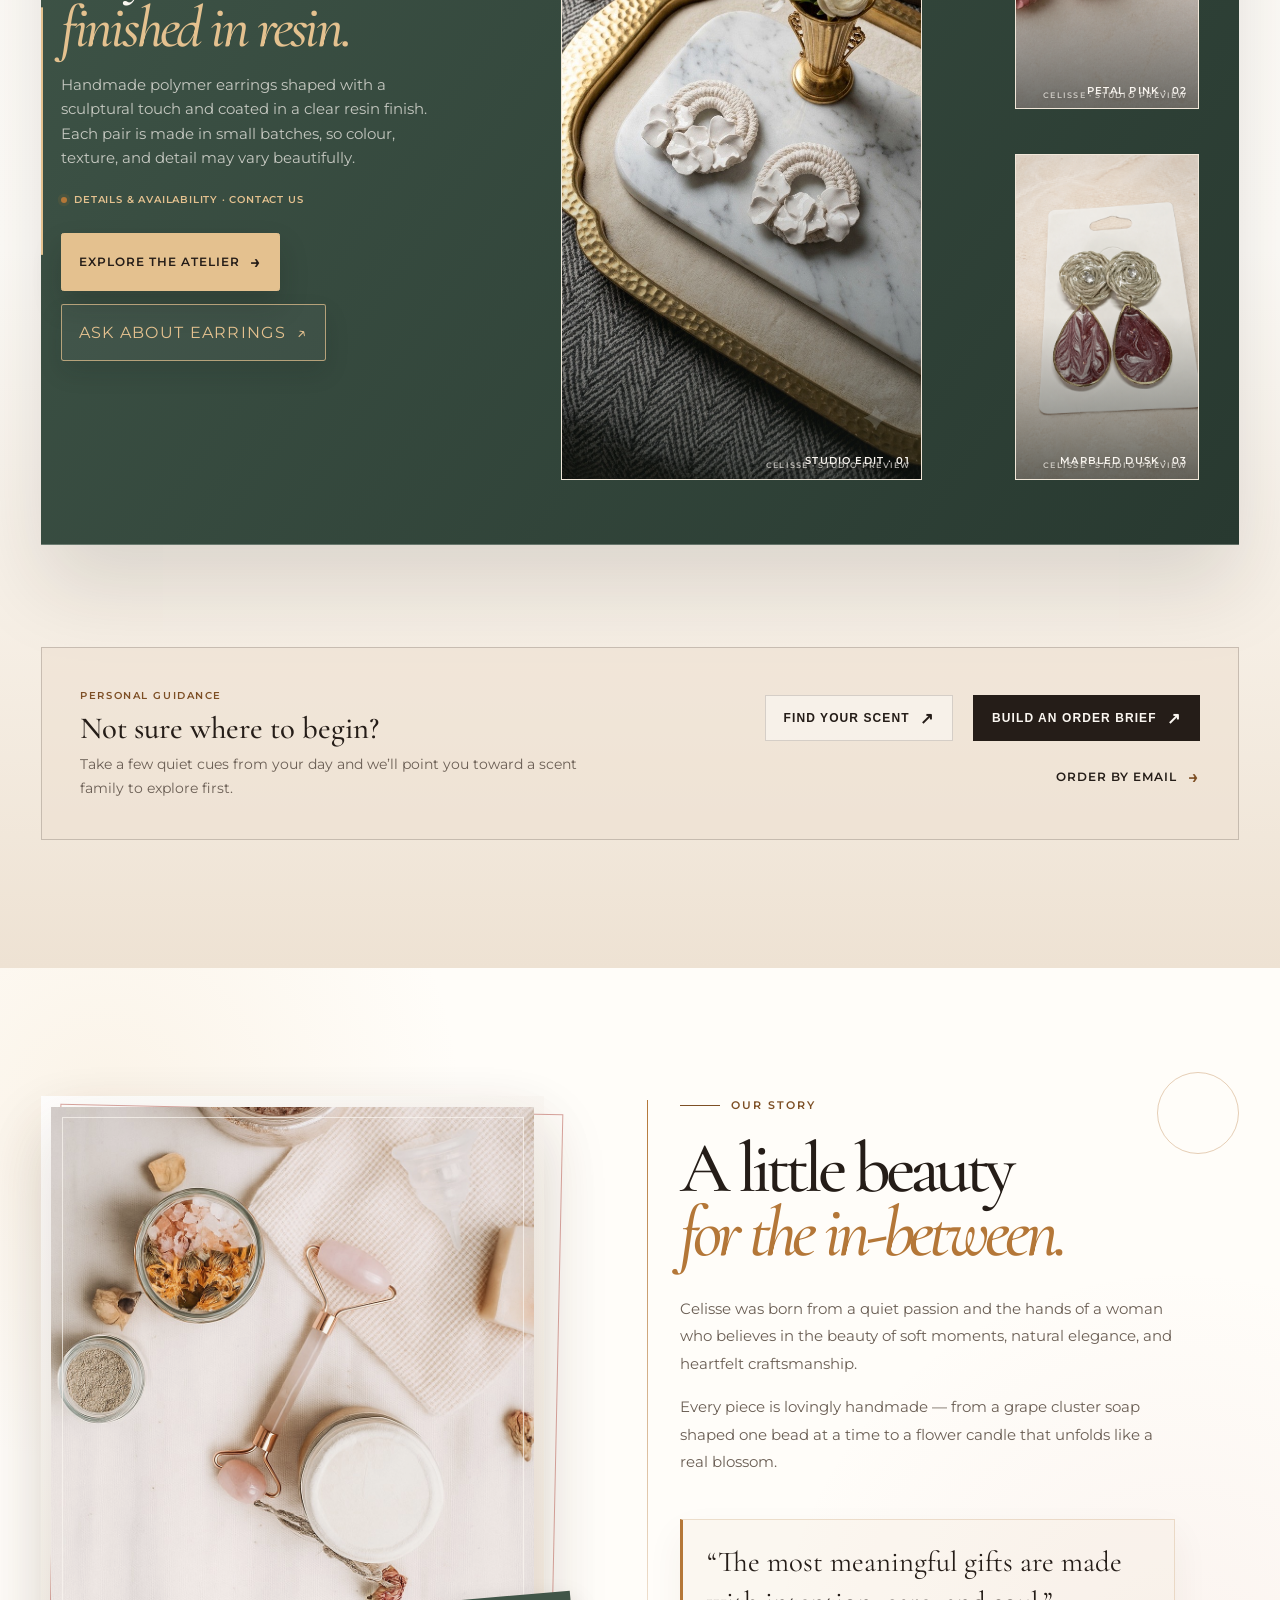
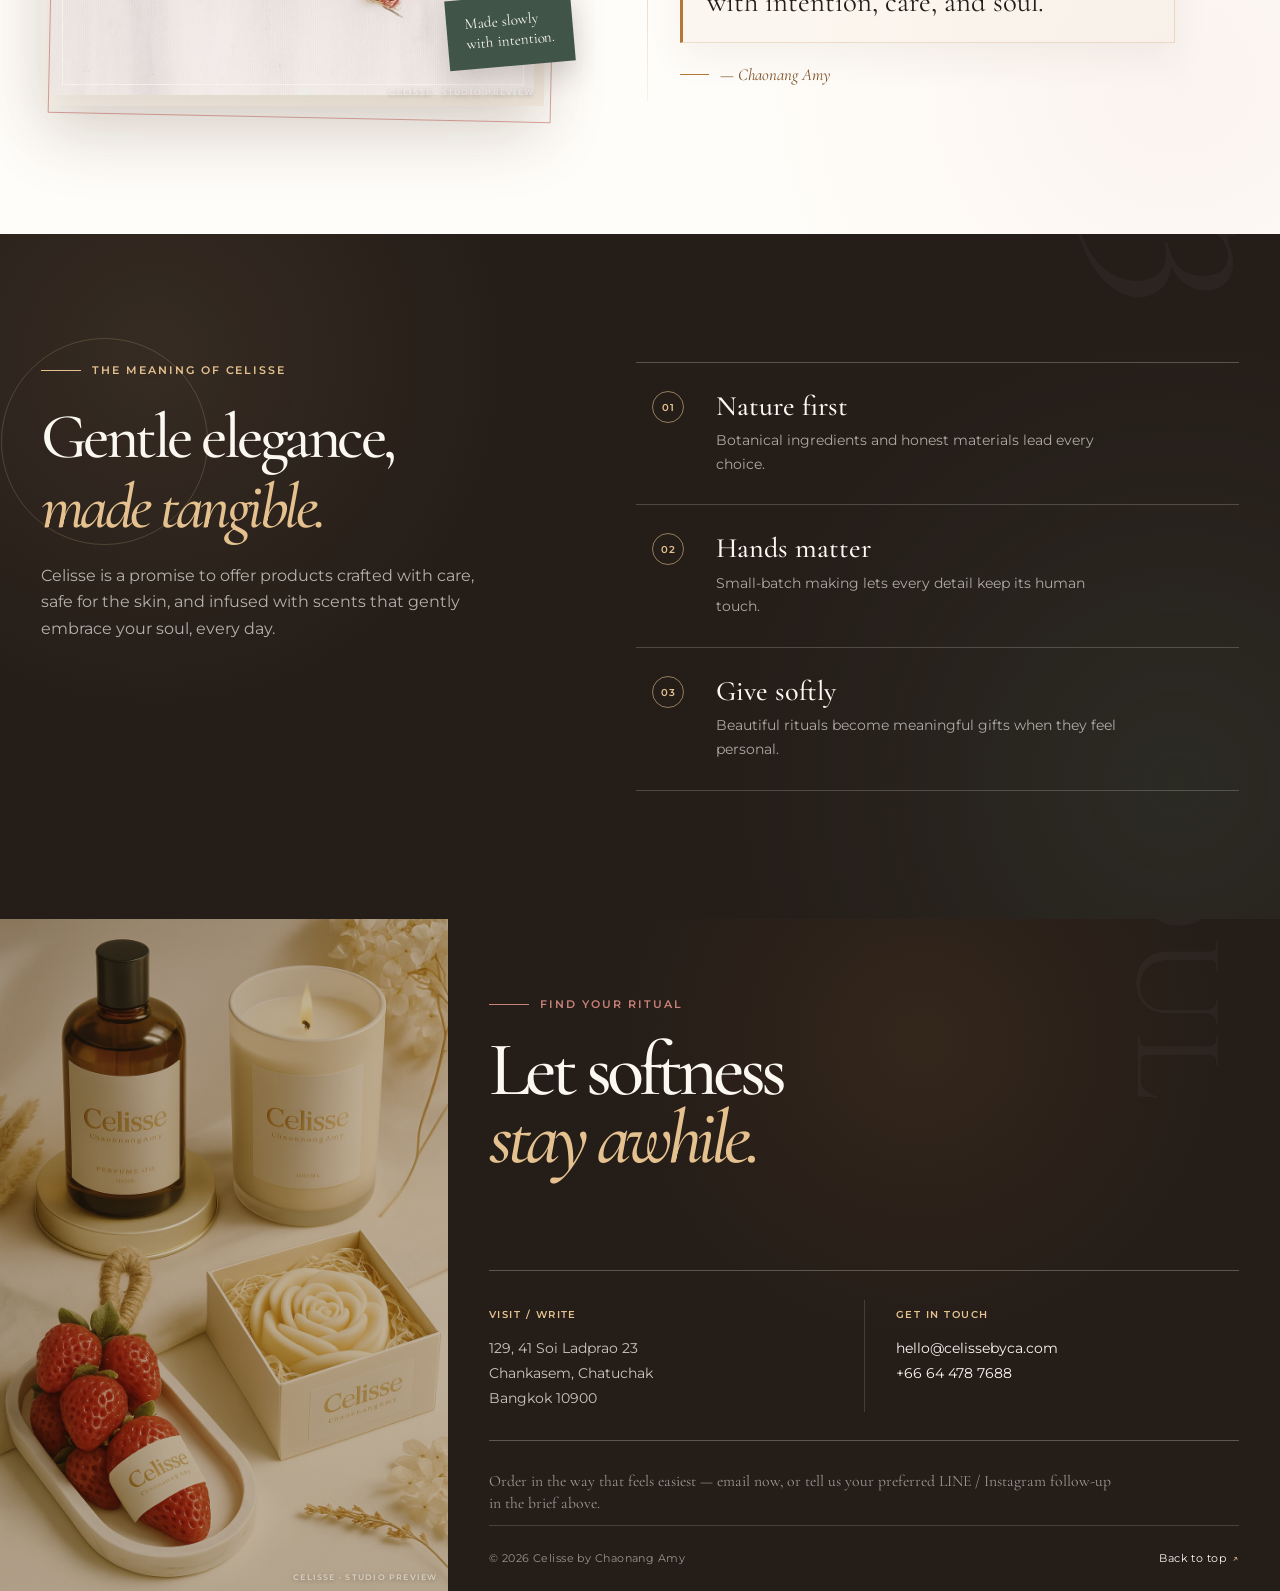
==== commit f0535a6c: "Remove unblended earring background treatment" ====
--- a/index.html
+++ b/index.html
@@ -8,7 +8,7 @@
   <link rel="preconnect" href="https://fonts.googleapis.com">
   <link rel="preconnect" href="https://fonts.gstatic.com" crossorigin>
   <link href="https://fonts.googleapis.com/css2?family=Cormorant+Garamond:ital,wght@0,400;0,500;0,600;0,700;1,400;1,500&family=Montserrat:wght@400;500;600;700&display=swap" rel="stylesheet">
-  <link rel="stylesheet" href="assets/css/styles.css?v=20260905-earring-luxury-v4">
+  <link rel="stylesheet" href="assets/css/styles.css?v=20260905-earring-luxury-v5">
 </head>
 <body class="home-page">
   <a class="skip-link" href="#main-content">Skip to content</a>
@@ -25,7 +25,7 @@
 
     <nav class="site-nav" id="site-nav" aria-label="Primary navigation">
       <a href="#collection">Collection</a>
-      <a href="earrings.html?v=earring-landscape-v1#atelier">Earrings</a>
+      <a href="earrings.html?v=earring-luxury-2#atelier">Earrings</a>
       <a href="#story">Our story</a>
       <a href="#meaning">The meaning</a>
       <a class="nav-cta" href="#contact">Find your ritual <span aria-hidden="true">↗</span></a>
@@ -173,21 +173,21 @@
           <p>Handmade polymer earrings shaped with a sculptural touch and coated in a clear resin finish. Each pair is made in small batches, so colour, texture, and detail may vary beautifully.</p>
           <p class="product-status"><span class="product-status-dot" aria-hidden="true"></span>Details &amp; availability · Contact us</p>
           <div class="family-actions">
-            <a class="text-link" href="earrings.html?v=earring-landscape-v1#atelier">Explore the atelier <span aria-hidden="true">→</span></a>
+            <a class="text-link" href="earrings.html?v=earring-luxury-2#atelier">Explore the atelier <span aria-hidden="true">→</span></a>
             <button class="text-link text-button" type="button" data-open-quote data-product="Handmade polymer earrings finished with resin">Ask about earrings <span aria-hidden="true">↗</span></button>
           </div>
         </div>
         <div class="family-gallery" aria-label="Handmade polymer earrings finished with resin gallery">
           <figure class="family-gallery-feature">
-            <img src="assets/images/earrings/S__8593444_0-landscape.webp" alt="White floral handmade earrings styled on a marble tray" loading="lazy" decoding="async">
+            <img src="assets/images/earrings/S__8593444_0.jpg" alt="White floral handmade earrings styled on a marble tray" loading="lazy" decoding="async">
             <figcaption>Studio edit · 01</figcaption>
           </figure>
           <figure>
-            <img src="assets/images/earrings/S__8839172_0-landscape.webp" alt="Pink floral resin earrings" loading="lazy" decoding="async">
+            <img src="assets/images/earrings/S__8839172_0-retouched.png" alt="Pink floral resin earrings" loading="lazy" decoding="async">
             <figcaption>Petal pink · 02</figcaption>
           </figure>
           <figure>
-            <img src="assets/images/earrings/S__8593455_0-landscape.webp" alt="Marbled burgundy teardrop resin earrings" loading="lazy" decoding="async">
+            <img src="assets/images/earrings/S__8593455_0-retouched.png" alt="Marbled burgundy teardrop resin earrings" loading="lazy" decoding="async">
             <figcaption>Marbled dusk · 03</figcaption>
           </figure>
         </div>
--- a/assets/css/styles.css
+++ b/assets/css/styles.css
@@ -1198,10 +1198,10 @@
   background: linear-gradient(145deg, #f9f0e8 0%, #ead7c4 100%);
 }
 .earrings-page .earring-tile img {
-  padding: 0;
-  object-fit: cover;
+  padding: 0.7rem;
+  object-fit: contain;
   object-position: center;
-  background: #eee1d2;
+  background: linear-gradient(145deg, #f9f0e8 0%, #ead7c4 100%);
 }
 
 @media (max-width: 850px) {
@@ -1213,5 +1213,5 @@
   .earrings-page .earring-tile,
   .earrings-page .earring-tile--wide,
   .earrings-page .earring-tile--large { aspect-ratio: 4 / 3; }
-  .earrings-page .earring-tile img { padding: 0; }
-}
+  .earrings-page .earring-tile img { padding: 0.4rem; }
+}
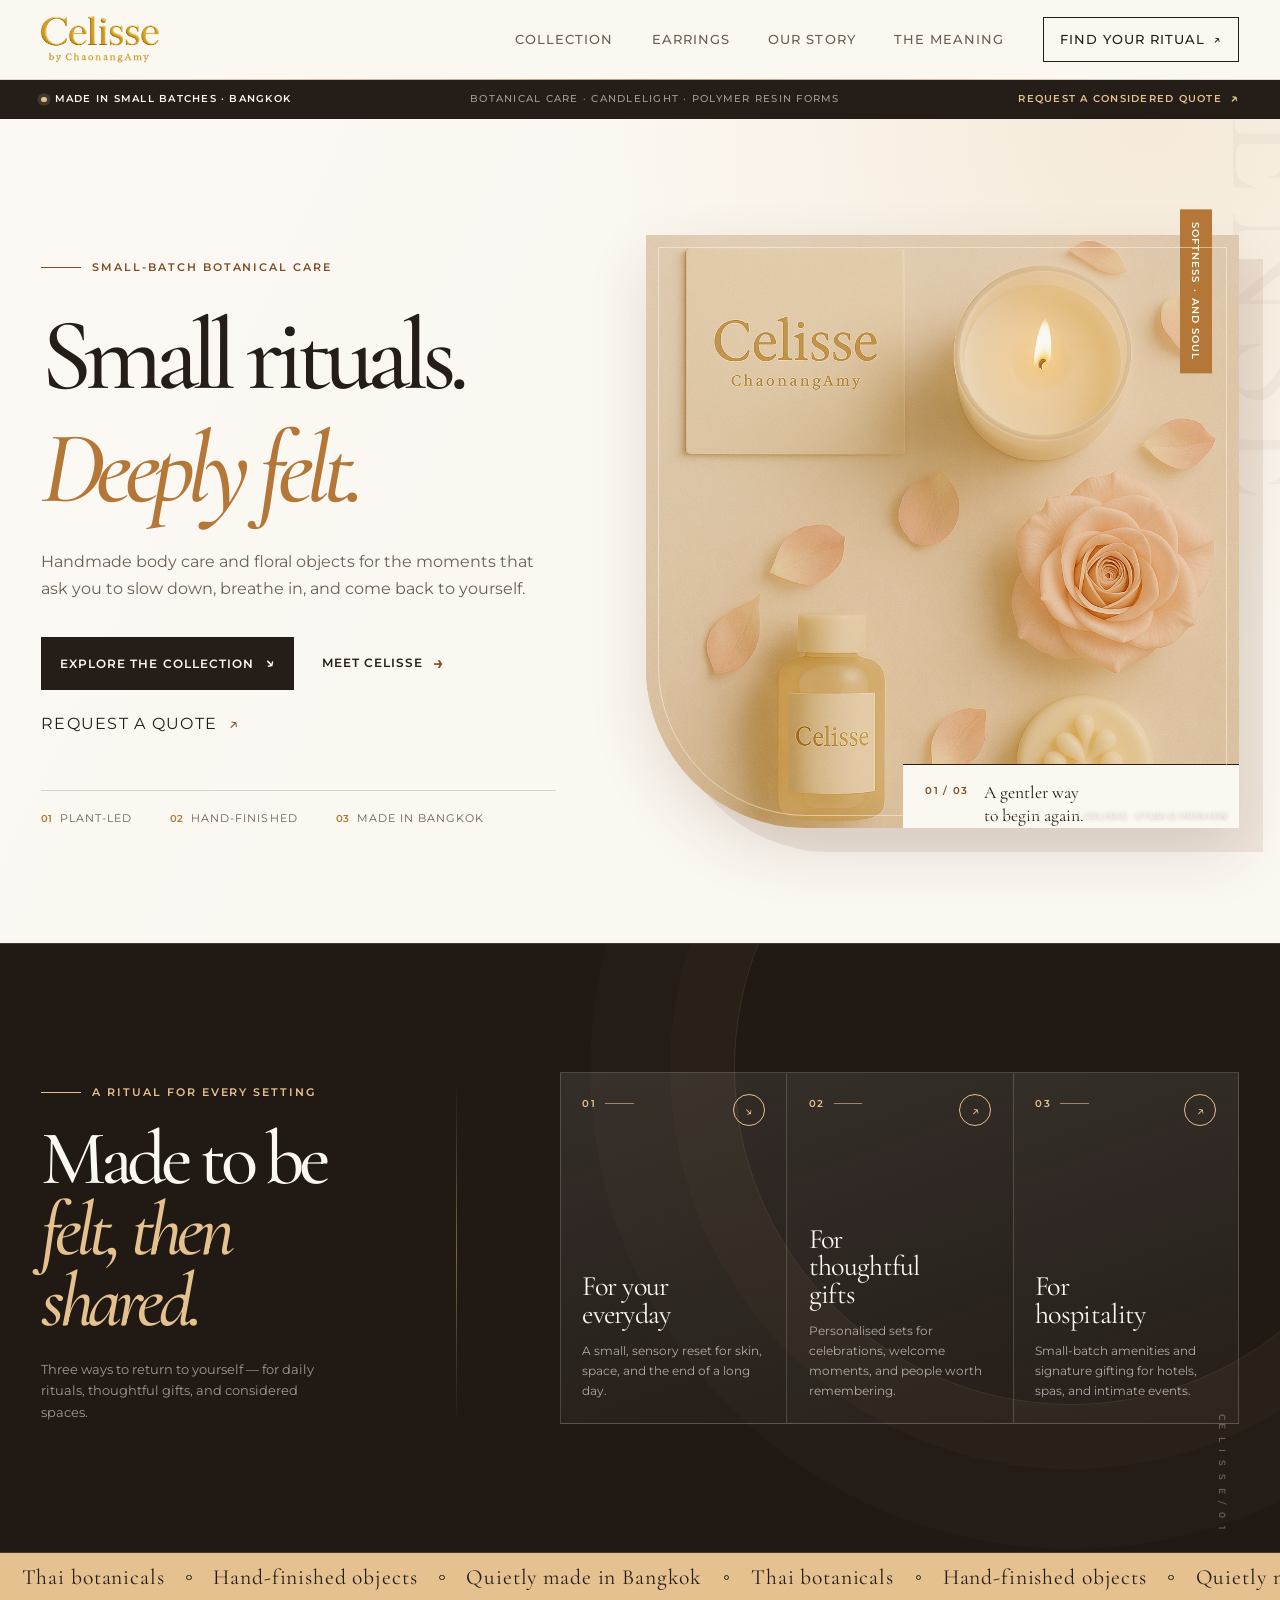
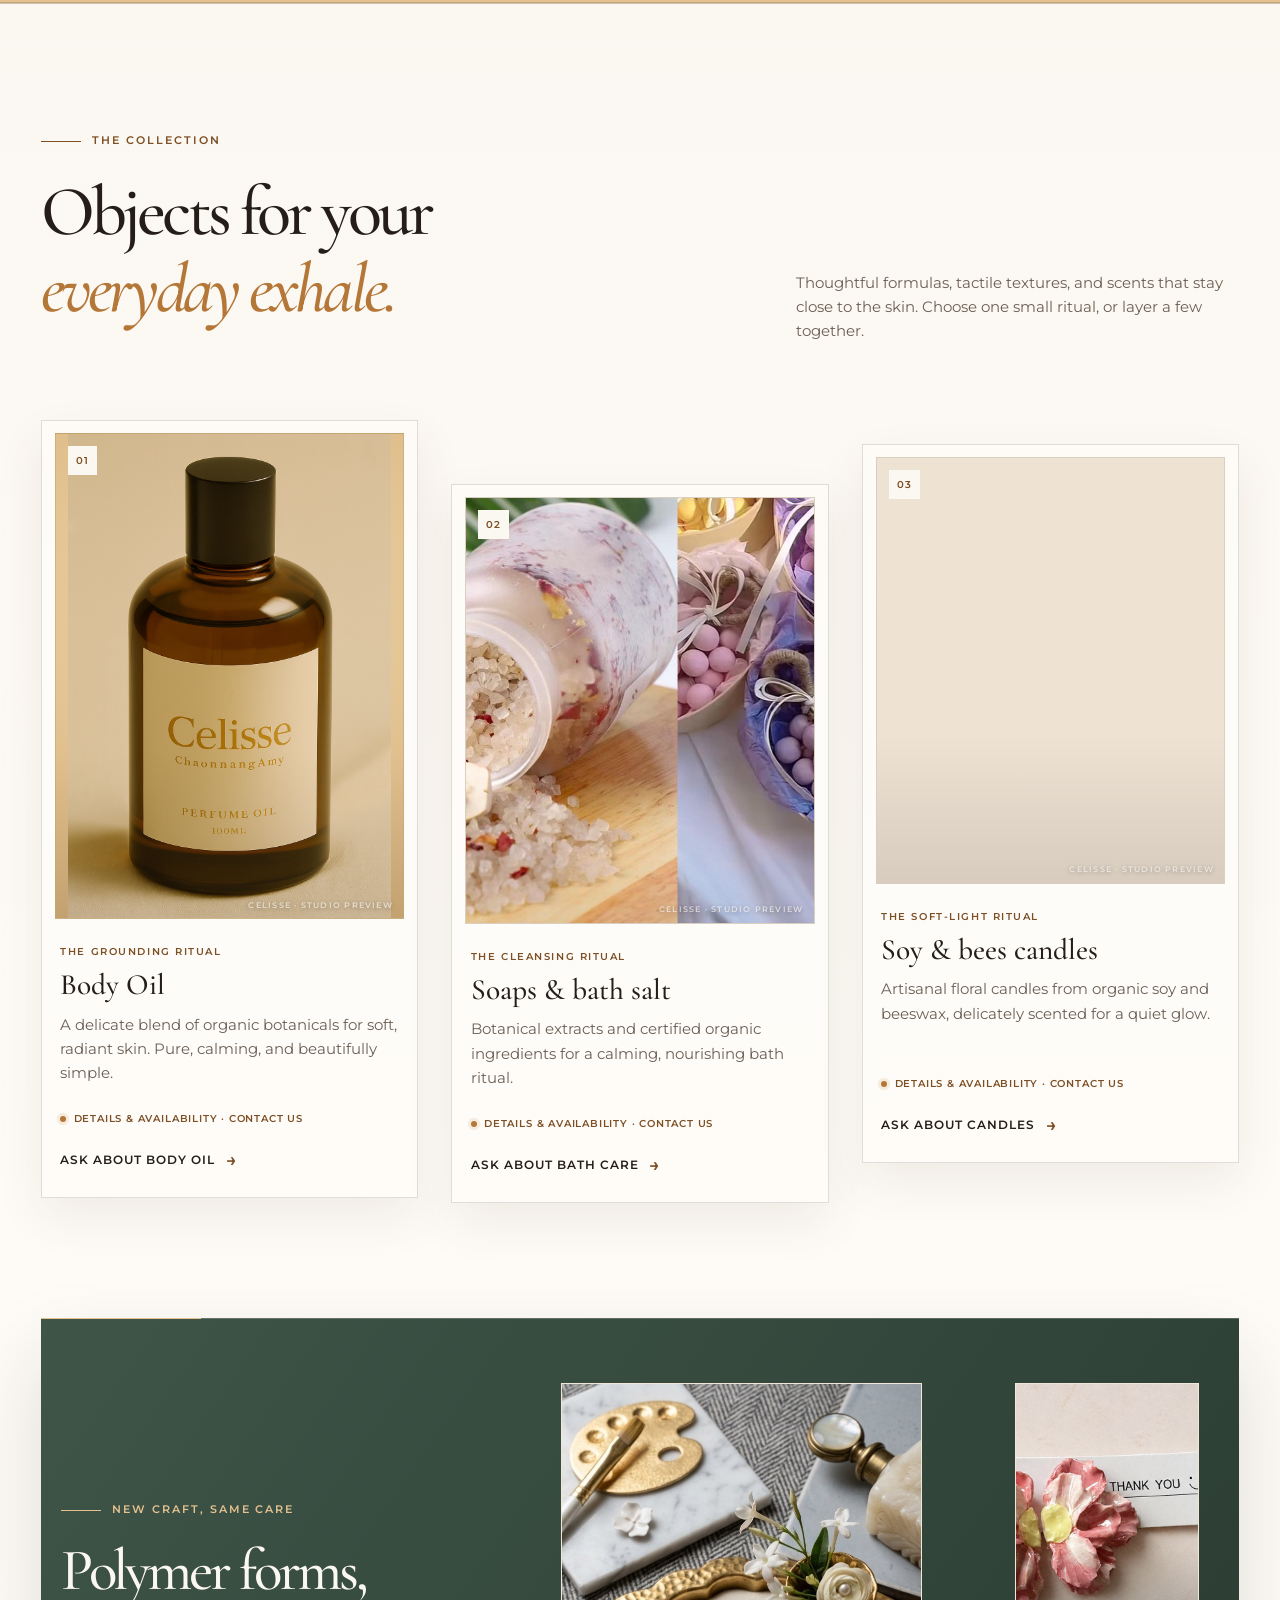
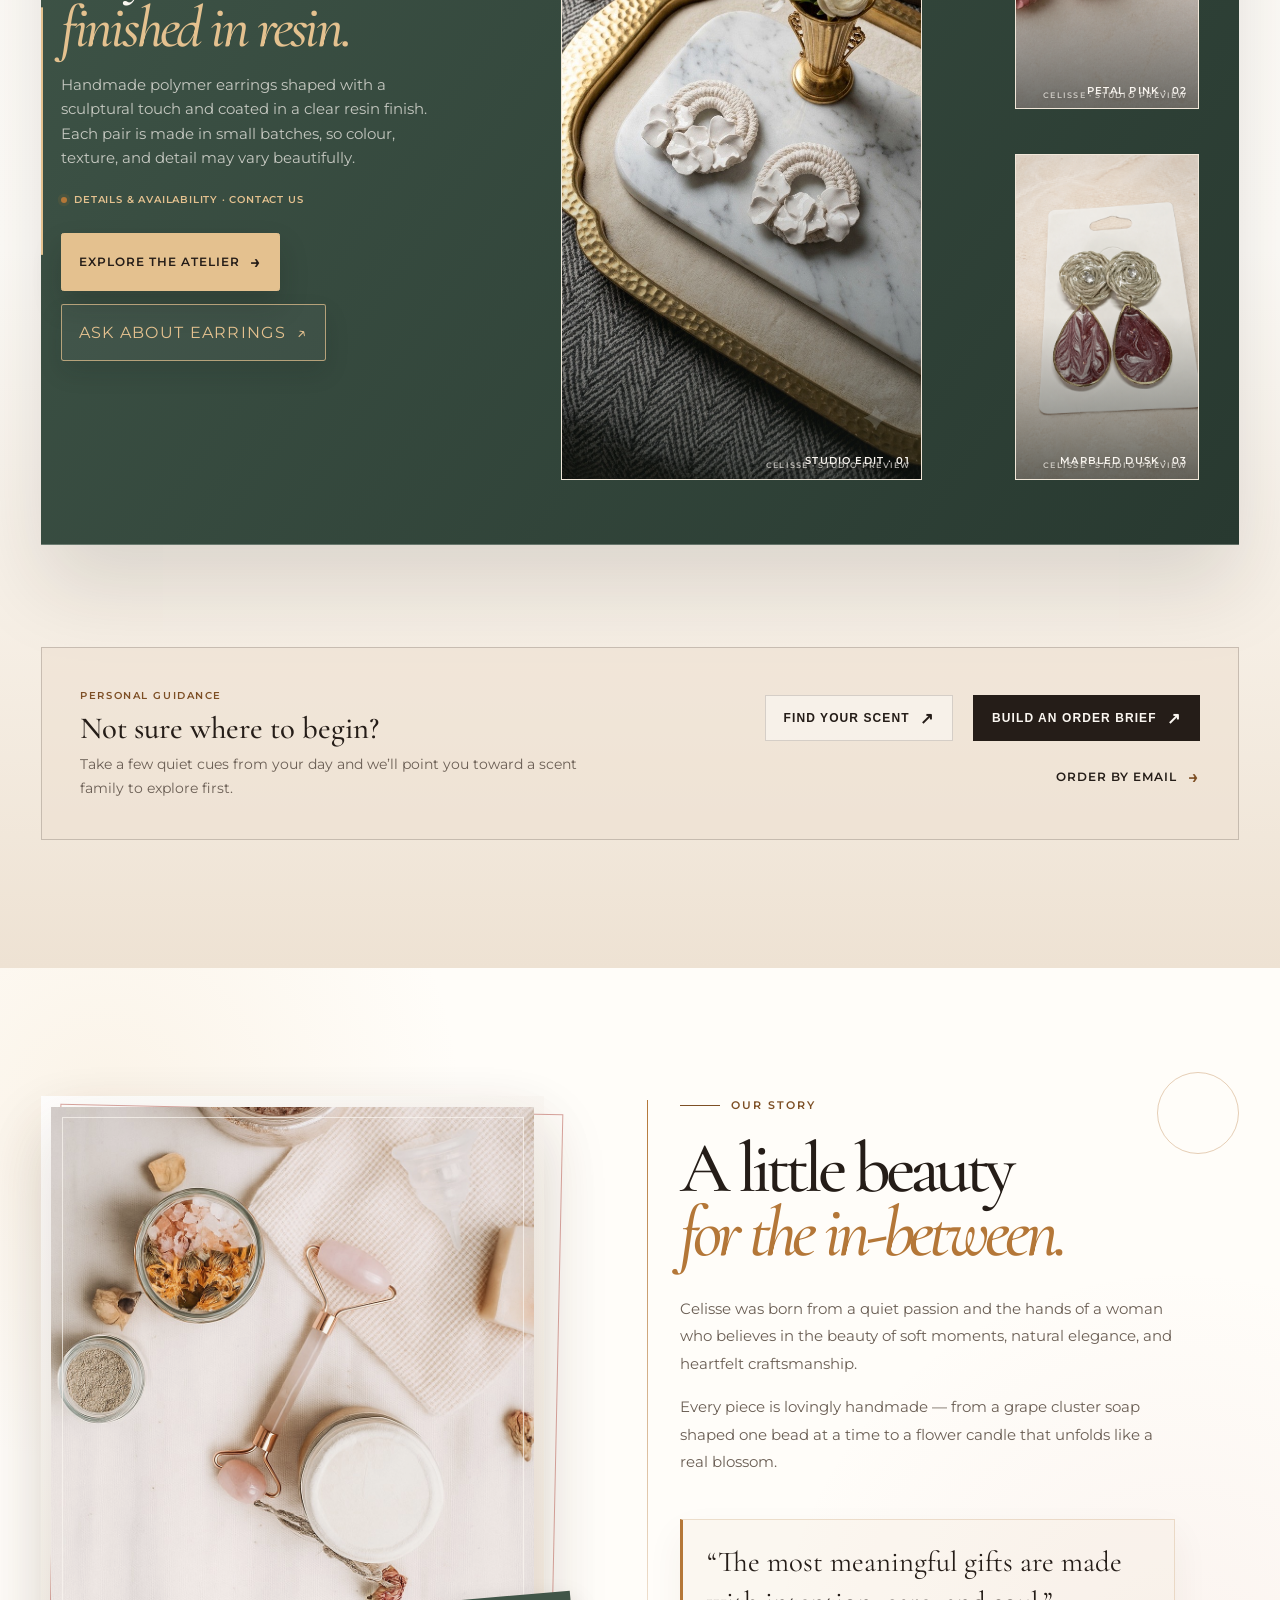
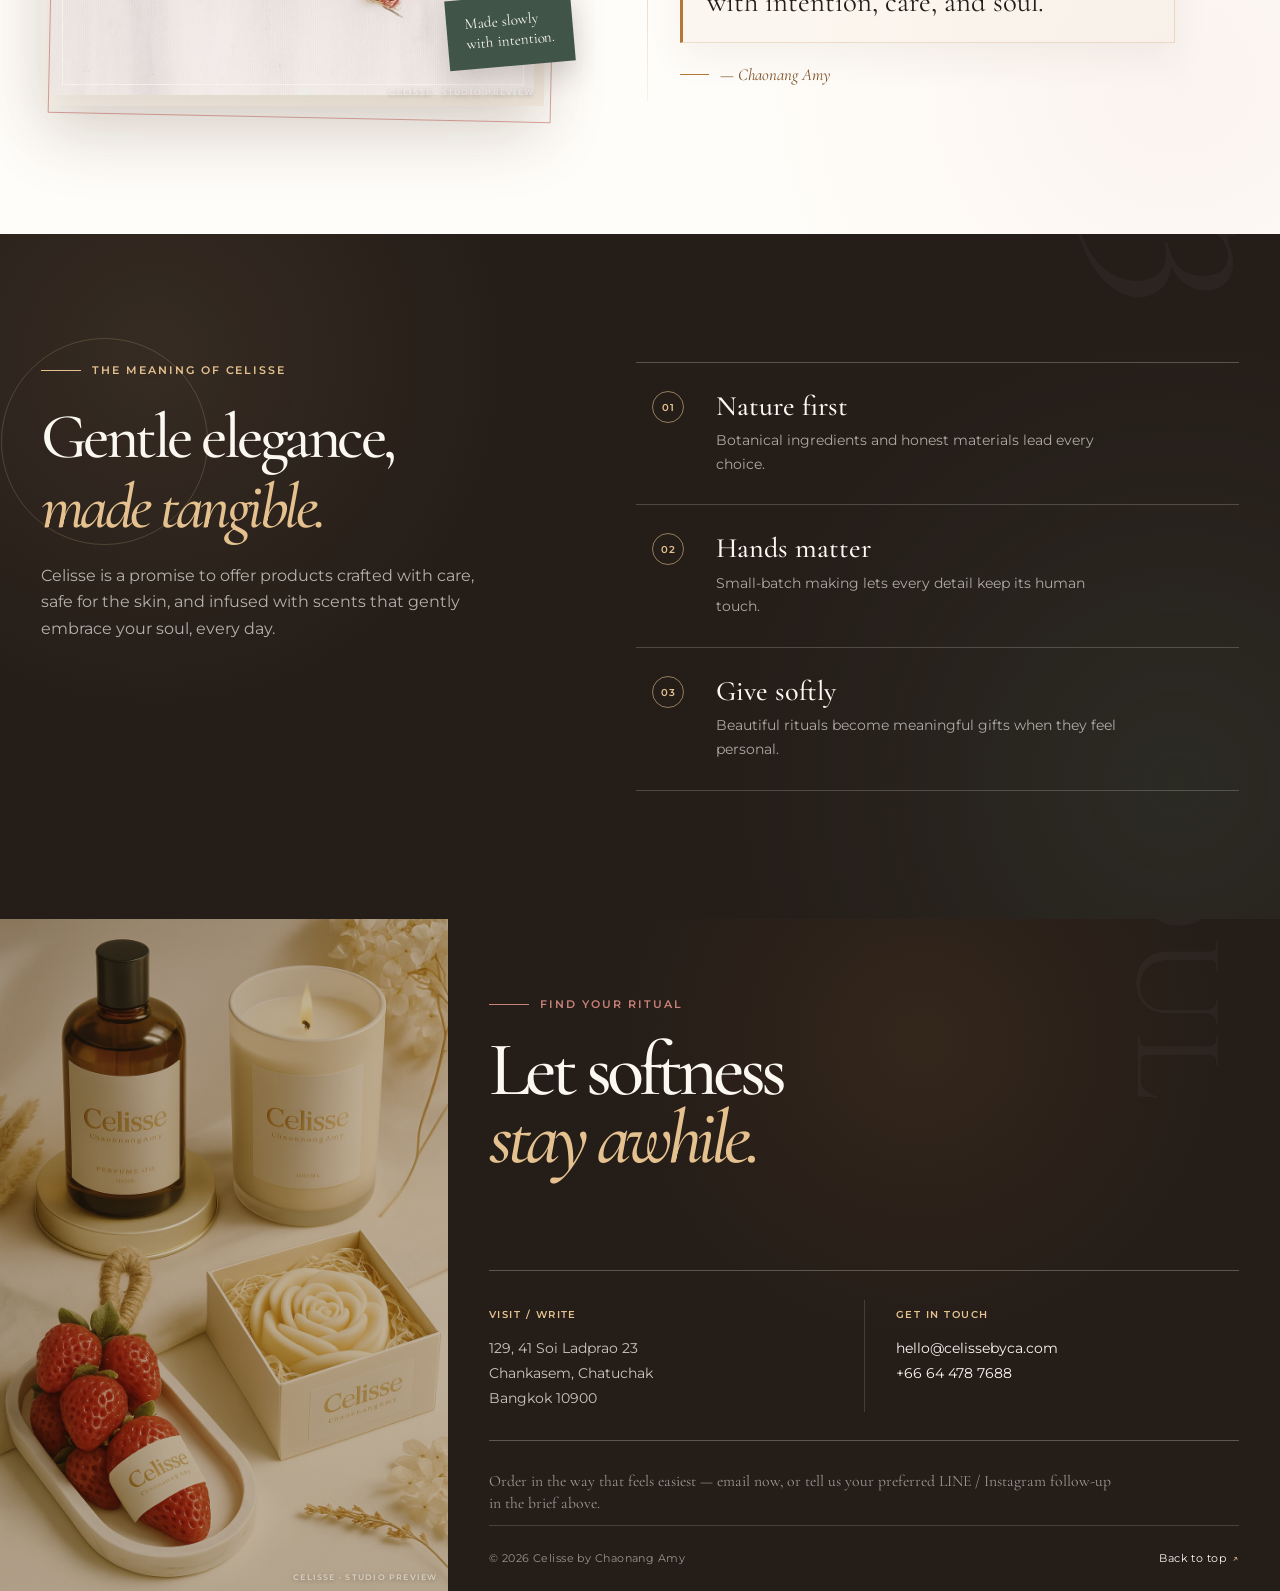
==== commit 7861a27b: "Clean earring navigation URLs" ====
--- a/index.html
+++ b/index.html
@@ -25,7 +25,7 @@
 
     <nav class="site-nav" id="site-nav" aria-label="Primary navigation">
       <a href="#collection">Collection</a>
-      <a href="earrings.html?v=earring-luxury-2#atelier">Earrings</a>
+      <a href="earrings.html#atelier">Earrings</a>
       <a href="#story">Our story</a>
       <a href="#meaning">The meaning</a>
       <a class="nav-cta" href="#contact">Find your ritual <span aria-hidden="true">↗</span></a>
@@ -173,7 +173,7 @@
           <p>Handmade polymer earrings shaped with a sculptural touch and coated in a clear resin finish. Each pair is made in small batches, so colour, texture, and detail may vary beautifully.</p>
           <p class="product-status"><span class="product-status-dot" aria-hidden="true"></span>Details &amp; availability · Contact us</p>
           <div class="family-actions">
-            <a class="text-link" href="earrings.html?v=earring-luxury-2#atelier">Explore the atelier <span aria-hidden="true">→</span></a>
+            <a class="text-link" href="earrings.html#atelier">Explore the atelier <span aria-hidden="true">→</span></a>
             <button class="text-link text-button" type="button" data-open-quote data-product="Handmade polymer earrings finished with resin">Ask about earrings <span aria-hidden="true">↗</span></button>
           </div>
         </div>
--- a/assets/css/styles.css
+++ b/assets/css/styles.css
@@ -1215,3 +1215,173 @@
   .earrings-page .earring-tile--large { aspect-ratio: 4 / 3; }
   .earrings-page .earring-tile img { padding: 0.4rem; }
 }
+
+/* Earring quick view — a quiet, editorial moment for inspecting each one-off pair. */
+.earrings-page .earring-tile { cursor: zoom-in; }
+.earrings-page .earring-tile:focus-visible { outline: 2px solid var(--amber-dark); outline-offset: 0.4rem; }
+.earring-dialog {
+  width: min(70rem, calc(100% - 2rem));
+  max-height: calc(100vh - 2rem);
+  padding: 0;
+  border: 1px solid rgba(180, 119, 56, 0.42);
+  background: var(--paper);
+  color: var(--ink);
+  box-shadow: 0 2.5rem 7rem rgba(37, 29, 24, 0.34);
+  overflow: visible;
+}
+.earring-dialog[open] { animation: dialog-in var(--duration-base) var(--ease-silk) both; }
+.earring-dialog::backdrop { background: rgba(37, 29, 24, 0.72); backdrop-filter: blur(7px); }
+.earring-dialog-inner { position: relative; display: grid; grid-template-columns: minmax(0, 1.08fr) minmax(20rem, 0.92fr); max-height: calc(100vh - 2rem); overflow: auto; }
+.earring-dialog-media { position: relative; display: grid; min-height: min(42rem, calc(100vh - 2rem)); place-items: center; overflow: hidden; background: radial-gradient(circle at 50% 38%, #fffaf2 0%, #f3e4d4 58%, #e2c7a9 100%); }
+.earring-dialog-media::before { position: absolute; inset: 1.1rem; border: 1px solid rgba(125, 79, 37, 0.22); content: ''; pointer-events: none; }
+.earring-dialog-media::after { position: absolute; inset: 0; background: linear-gradient(145deg, rgba(255, 255, 255, 0.26), transparent 48%, rgba(37, 29, 24, 0.08)); content: ''; pointer-events: none; }
+.earring-dialog-media img { width: 100%; height: 100%; padding: clamp(2rem, 5vw, 4.5rem); object-fit: contain; object-position: center; filter: saturate(0.98) contrast(0.98); }
+.earring-dialog-media .media-watermark { right: 1.5rem; bottom: 1.5rem; z-index: 3; }
+.earring-dialog-index { position: absolute; top: 1.65rem; left: 1.65rem; z-index: 3; color: var(--amber-dark); font-size: 0.62rem; font-weight: 700; letter-spacing: 0.16em; }
+.earring-dialog-copy { display: flex; flex-direction: column; justify-content: center; min-width: 0; padding: clamp(2.4rem, 6vw, 5.25rem) clamp(2rem, 5vw, 4.5rem); background: var(--paper); }
+.earring-dialog-copy .eyebrow { margin-bottom: 1.5rem; }
+.earring-dialog-copy h2 { max-width: 9ch; margin-bottom: 0.55rem; font-size: clamp(2.8rem, 5vw, 5rem); letter-spacing: -0.07em; line-height: 0.92; }
+.earring-dialog-subline { margin-bottom: 1.4rem; color: var(--amber-dark); font-size: 0.68rem; font-weight: 700; letter-spacing: 0.17em; text-transform: uppercase; }
+.earring-dialog-copy > p:not(.eyebrow):not(.earring-dialog-subline):not(.earring-dialog-note) { max-width: 31rem; color: var(--ink-soft); font-size: 0.92rem; line-height: 1.75; }
+.earring-dialog-specs { display: grid; gap: 0; margin: 1.65rem 0 2rem; border-top: 1px solid var(--line); }
+.earring-dialog-specs > div { display: grid; grid-template-columns: 7rem 1fr; gap: 1rem; padding: 0.72rem 0; border-bottom: 1px solid var(--line); }
+.earring-dialog-specs dt { color: var(--amber-dark); font-size: 0.62rem; font-weight: 700; letter-spacing: 0.14em; text-transform: uppercase; }
+.earring-dialog-specs dd { margin: 0; color: var(--ink-soft); font-size: 0.78rem; }
+.earring-dialog-copy .button { align-self: flex-start; min-height: 3.15rem; padding-inline: 1.35rem; box-shadow: 0 0.8rem 1.5rem rgba(37, 29, 24, 0.1); }
+.earring-dialog-note { margin: 1rem 0 0; color: var(--ink-soft); font-size: 0.7rem; line-height: 1.55; }
+.earring-dialog-close { position: absolute; top: 0.9rem; right: 0.9rem; z-index: 5; display: grid; place-items: center; width: 2.75rem; height: 2.75rem; border: 1px solid rgba(37, 29, 24, 0.26); border-radius: 50%; background: rgba(251, 247, 241, 0.9); color: var(--ink); font-size: 1.6rem; line-height: 1; cursor: pointer; transition: background var(--duration-fast) var(--ease-silk), color var(--duration-fast) var(--ease-silk), transform var(--duration-fast) var(--ease-silk); }
+.earring-dialog-close:hover { background: var(--ink); color: var(--paper); transform: rotate(8deg); }
+
+@media (max-width: 700px) {
+  .earring-dialog { width: min(42rem, calc(100% - 1rem)); max-height: calc(100vh - 1rem); }
+  .earring-dialog-inner { grid-template-columns: 1fr; max-height: calc(100vh - 1rem); }
+  .earring-dialog-media { min-height: min(52vh, 28rem); }
+  .earring-dialog-media img { padding: 2.5rem 3.2rem; }
+  .earring-dialog-copy { padding: 2.4rem 1.6rem 2.2rem; }
+  .earring-dialog-copy h2 { max-width: none; font-size: clamp(2.8rem, 13vw, 4.2rem); }
+  .earring-dialog-copy .button { width: 100%; }
+}
+
+@media (prefers-reduced-motion: reduce) {
+  .earring-dialog[open] { animation: none; }
+  .earring-dialog-close { transition: none; }
+}
+
+/* Final polish for the two signature bands. */
+.earrings-page .earring-values::after {
+  position: absolute;
+  top: -13rem;
+  right: -8rem;
+  z-index: -1;
+  width: 34rem;
+  height: 34rem;
+  border: 1px solid rgba(228, 193, 143, 0.24);
+  border-radius: 50%;
+  box-shadow: 0 0 0 2.6rem rgba(228, 193, 143, 0.055), 0 0 0 6.2rem rgba(228, 193, 143, 0.032), 0 0 0 10rem rgba(228, 193, 143, 0.018);
+  content: '';
+  pointer-events: none;
+  transform: rotate(-18deg);
+}
+.earrings-page .earring-order {
+  background: radial-gradient(circle at 14% 12%, rgba(228, 193, 143, 0.2), transparent 28%), linear-gradient(118deg, #405548 0%, #3a5144 58%, #30473b 100%);
+}
+.earrings-page .earring-order .eyebrow { color: var(--paper-warm); }
+.earrings-page .earring-order h2 { color: #fffaf4; text-shadow: 0 0.2rem 1.2rem rgba(24, 37, 30, 0.16); }
+.earrings-page .earring-order-copy {
+  position: relative;
+  padding: clamp(1.35rem, 2.6vw, 2.2rem);
+  border: 1px solid rgba(251, 247, 241, 0.24);
+  background: linear-gradient(145deg, rgba(251, 247, 241, 0.11), rgba(251, 247, 241, 0.035));
+  box-shadow: 0 1.5rem 3rem rgba(24, 37, 30, 0.14), inset 0 1px rgba(255, 255, 255, 0.08);
+}
+.earrings-page .earring-order-copy::before {
+  position: absolute;
+  top: 1.5rem;
+  bottom: 1.5rem;
+  left: -1px;
+  width: 2px;
+  background: linear-gradient(180deg, var(--paper-warm), rgba(228, 193, 143, 0.08));
+  content: '';
+}
+.earrings-page .earring-order-copy > p:first-child { color: rgba(255, 250, 244, 0.94); }
+.earrings-page .earring-order .order-note { color: #f0cf9c; }
+.earrings-page .earring-order .button--solid { box-shadow: 0 0.8rem 1.8rem rgba(25, 35, 29, 0.2); }
+.earrings-page .earring-order .button--solid:hover { border-color: #fffaf4; background: #fffaf4; color: #30473b; }
+
+@media (max-width: 560px) {
+  .earrings-page .earring-values::after { top: -10rem; right: -15rem; width: 28rem; height: 28rem; }
+  .earrings-page .earring-order-copy { padding: 1.25rem; }
+}
+
+/* Let the green salon and brown footer meet as one composed color field. */
+.earrings-page .earring-order {
+  background: radial-gradient(circle at 14% 12%, rgba(228, 193, 143, 0.2), transparent 28%), linear-gradient(118deg, #425a4c 0%, #3f5549 58%, #35493f 100%);
+}
+.earrings-page .earring-footer {
+  position: relative;
+  isolation: isolate;
+  overflow: visible;
+  background: linear-gradient(118deg, #2b2520 0%, #29231e 54%, #303d33 138%);
+}
+.earrings-page .earring-footer::before {
+  position: absolute;
+  top: -17rem;
+  right: -9rem;
+  z-index: 0;
+  width: 34rem;
+  height: 34rem;
+  border: 1px solid rgba(228, 193, 143, 0.28);
+  border-radius: 50%;
+  box-shadow: 0 0 0 2.6rem rgba(228, 193, 143, 0.065), 0 0 0 6.2rem rgba(228, 193, 143, 0.04), 0 0 0 10rem rgba(228, 193, 143, 0.022);
+  content: '';
+  pointer-events: none;
+}
+.earrings-page .earring-footer::after {
+  position: absolute;
+  top: -1px;
+  right: 0;
+  left: 0;
+  z-index: 0;
+  height: 4rem;
+  background: linear-gradient(180deg, rgba(64, 85, 72, 0.34), transparent);
+  content: '';
+  pointer-events: none;
+}
+.earrings-page .earring-footer > * { position: relative; z-index: 1; }
+
+@media (max-width: 560px) {
+  .earrings-page .earring-footer::before { top: -12rem; right: -14rem; width: 24rem; height: 24rem; }
+  .earrings-page .earring-footer::after { height: 2.5rem; }
+}
+
+/* Full-bleed footer and one deliberate ring system at the green-to-brown seam. */
+.earrings-page .site-footer { max-width: none; }
+.earrings-page .earring-order::after { display: none; }
+.earrings-page .earring-footer::before {
+  top: -16rem;
+  right: -10rem;
+  width: 32rem;
+  height: 32rem;
+  border-color: rgba(228, 193, 143, 0.26);
+  box-shadow: 0 0 0 3rem rgba(228, 193, 143, 0.055), 0 0 0 7rem rgba(228, 193, 143, 0.028);
+}
+
+@media (max-width: 560px) {
+  .earrings-page .earring-footer::before { top: -11rem; right: -13rem; width: 23rem; height: 23rem; }
+}
+
+/* Give the atelier hero the same visual presence as the homepage hero. */
+@media (min-width: 851px) {
+  .earrings-page .earring-hero {
+    grid-template-columns: minmax(0, 0.82fr) minmax(24rem, 1.18fr);
+    gap: clamp(2rem, 5.5vw, 5.5rem);
+  }
+
+  .earrings-page .earring-hero-art {
+    min-height: clamp(40rem, 72vh, 48rem);
+  }
+
+  .earrings-page .earring-hero-frame {
+    inset: 0 0.25rem 2.2rem -1.35rem;
+  }
+}
